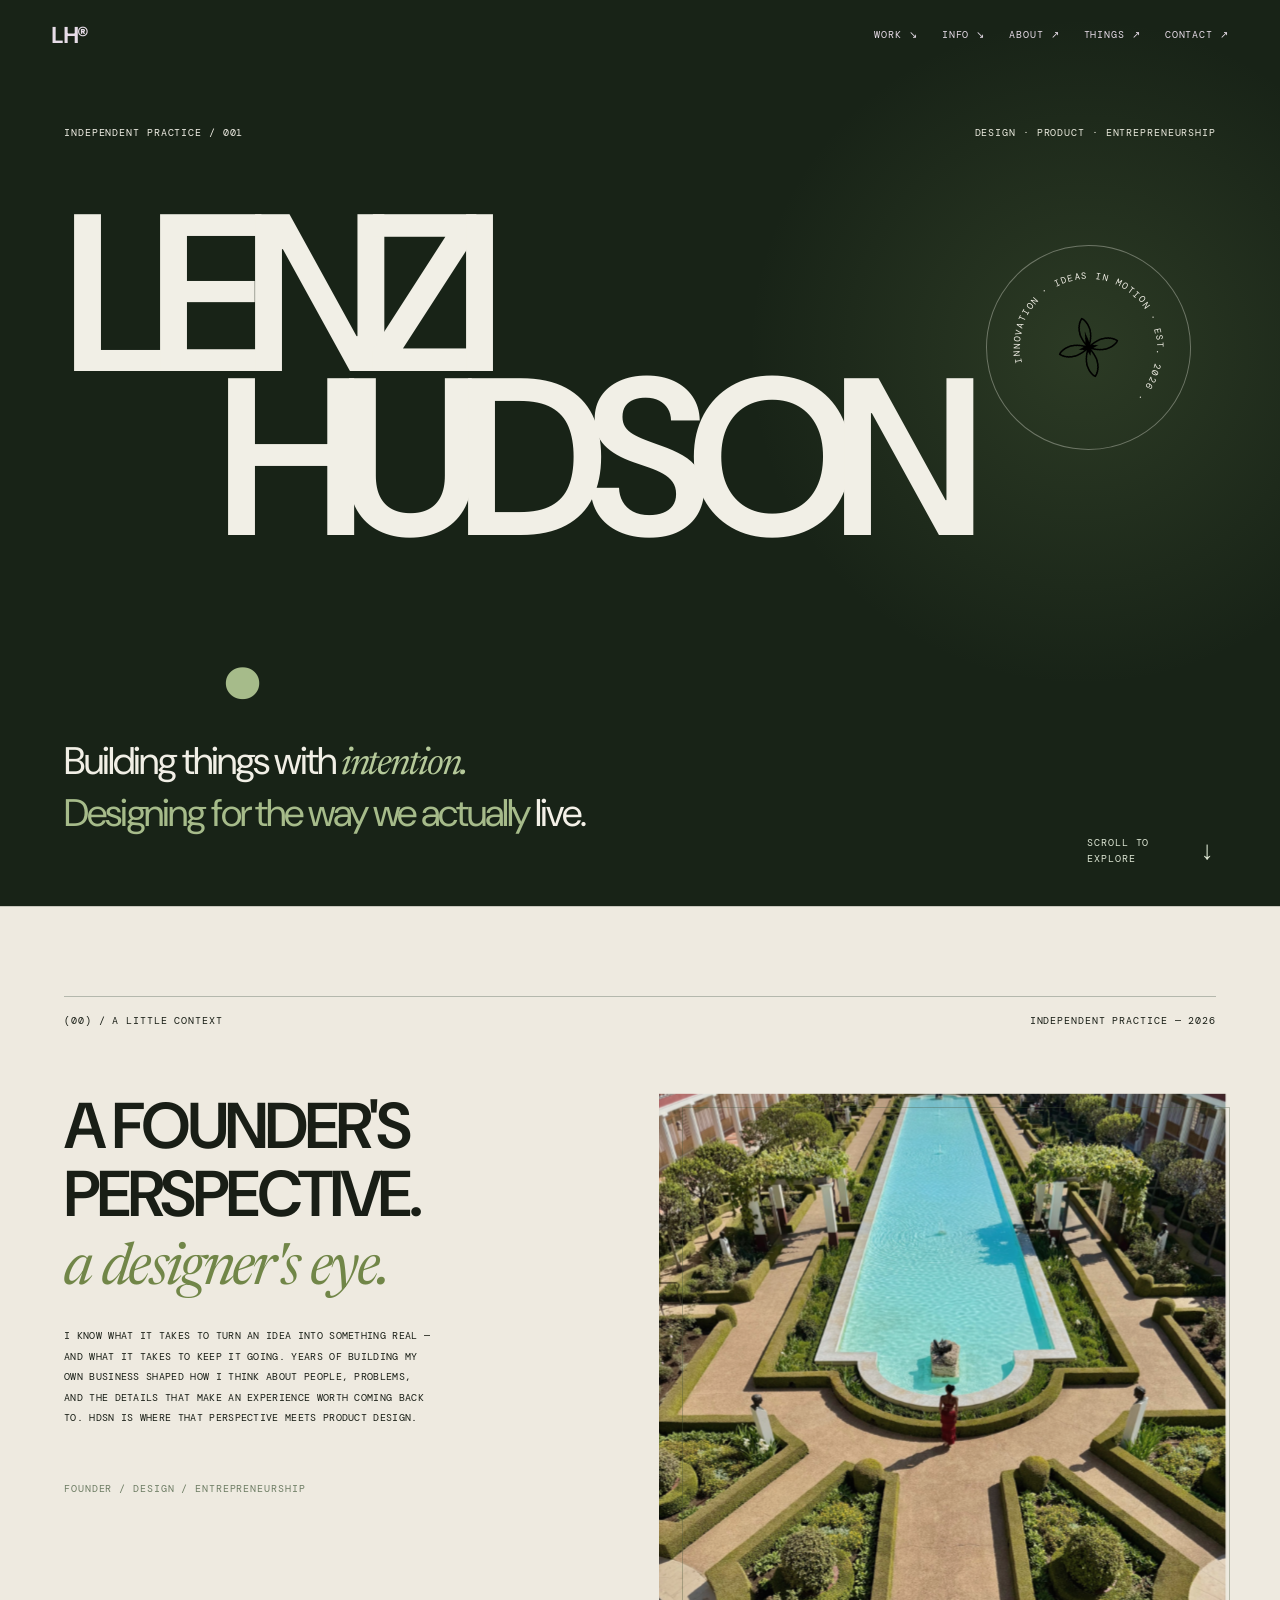
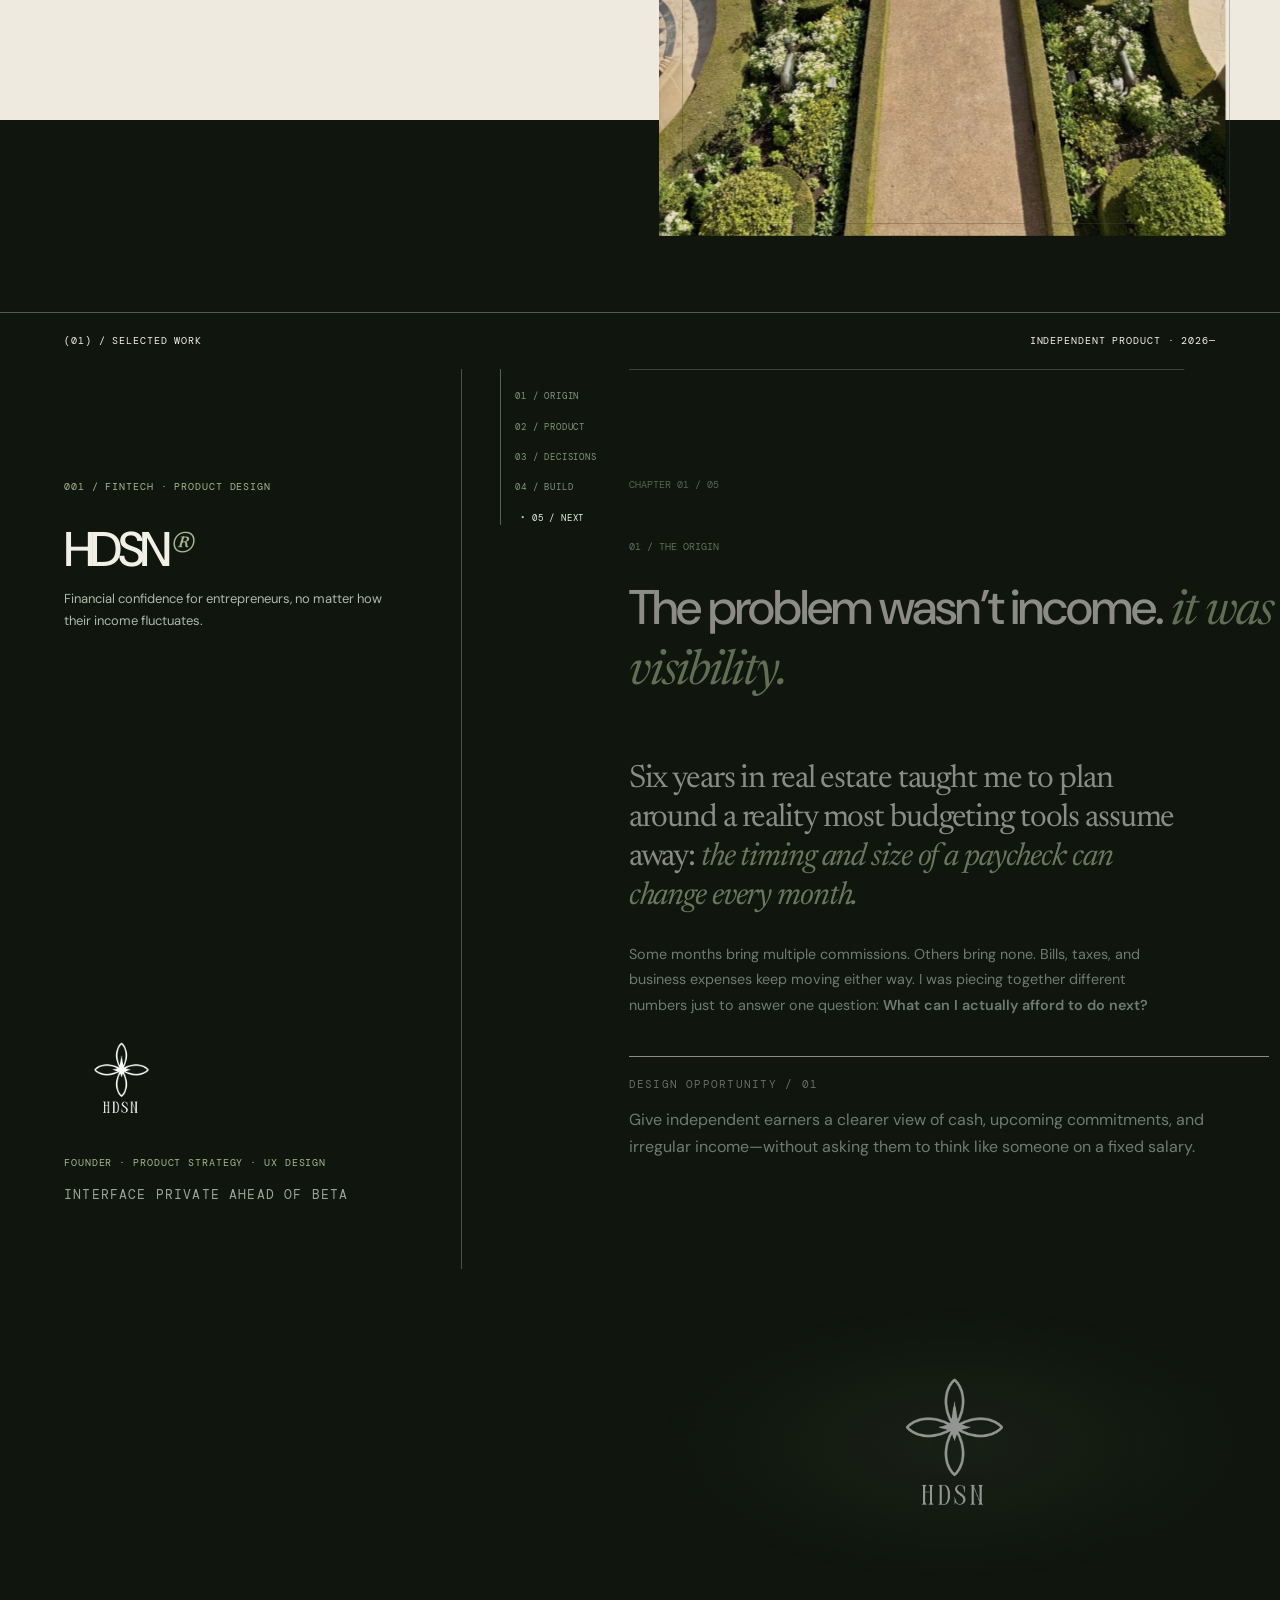
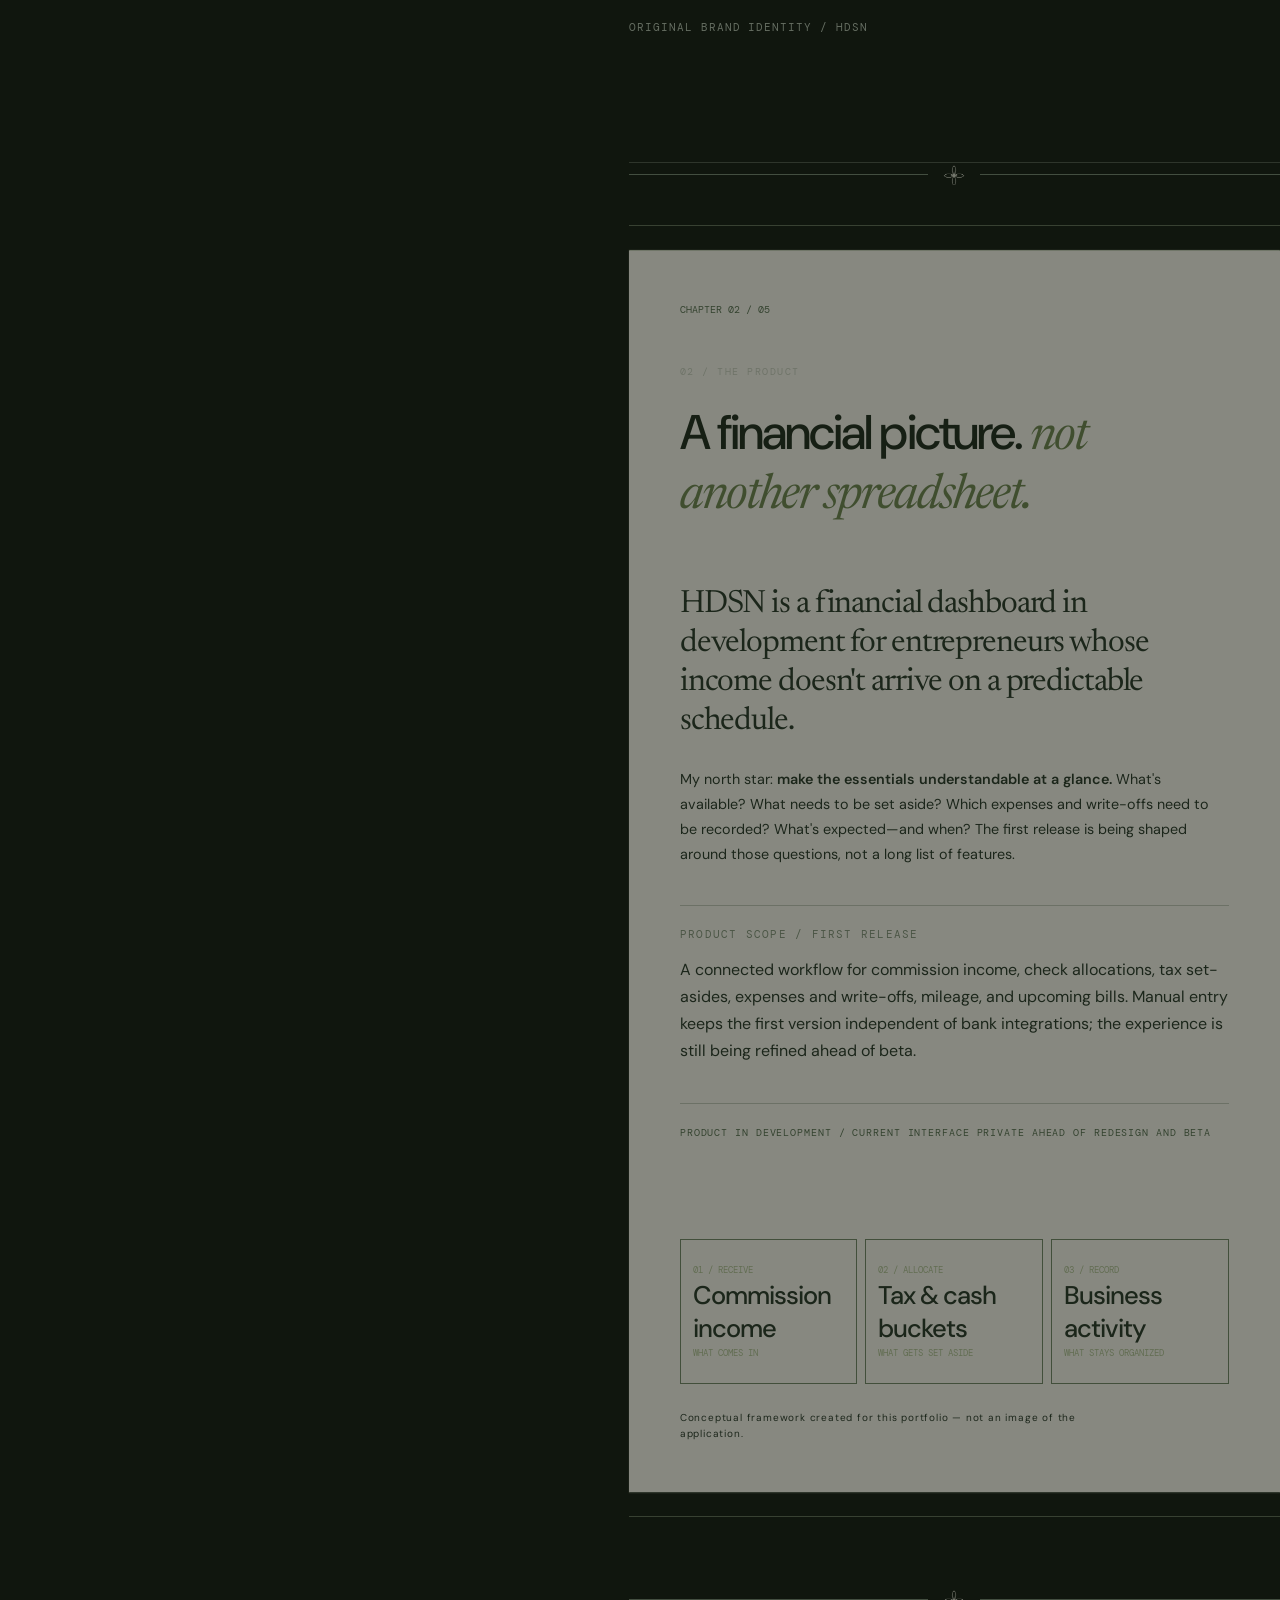
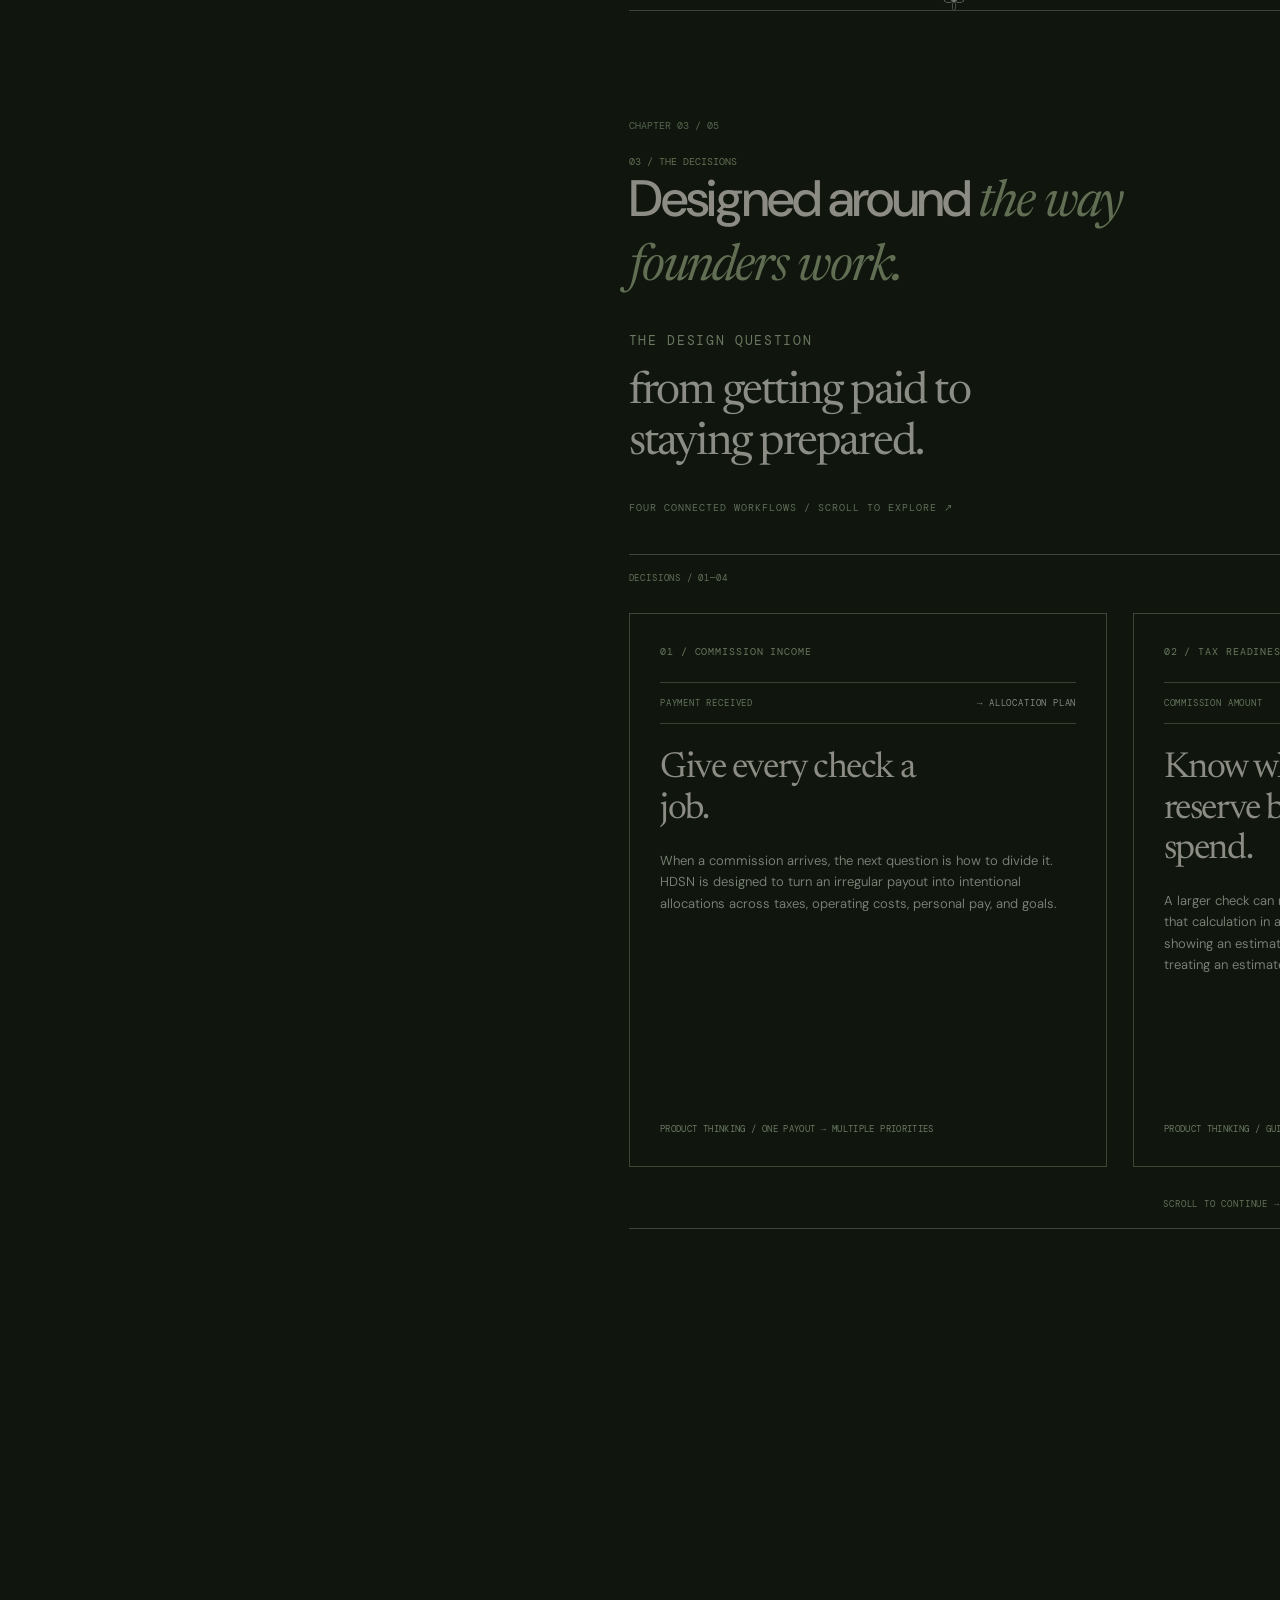
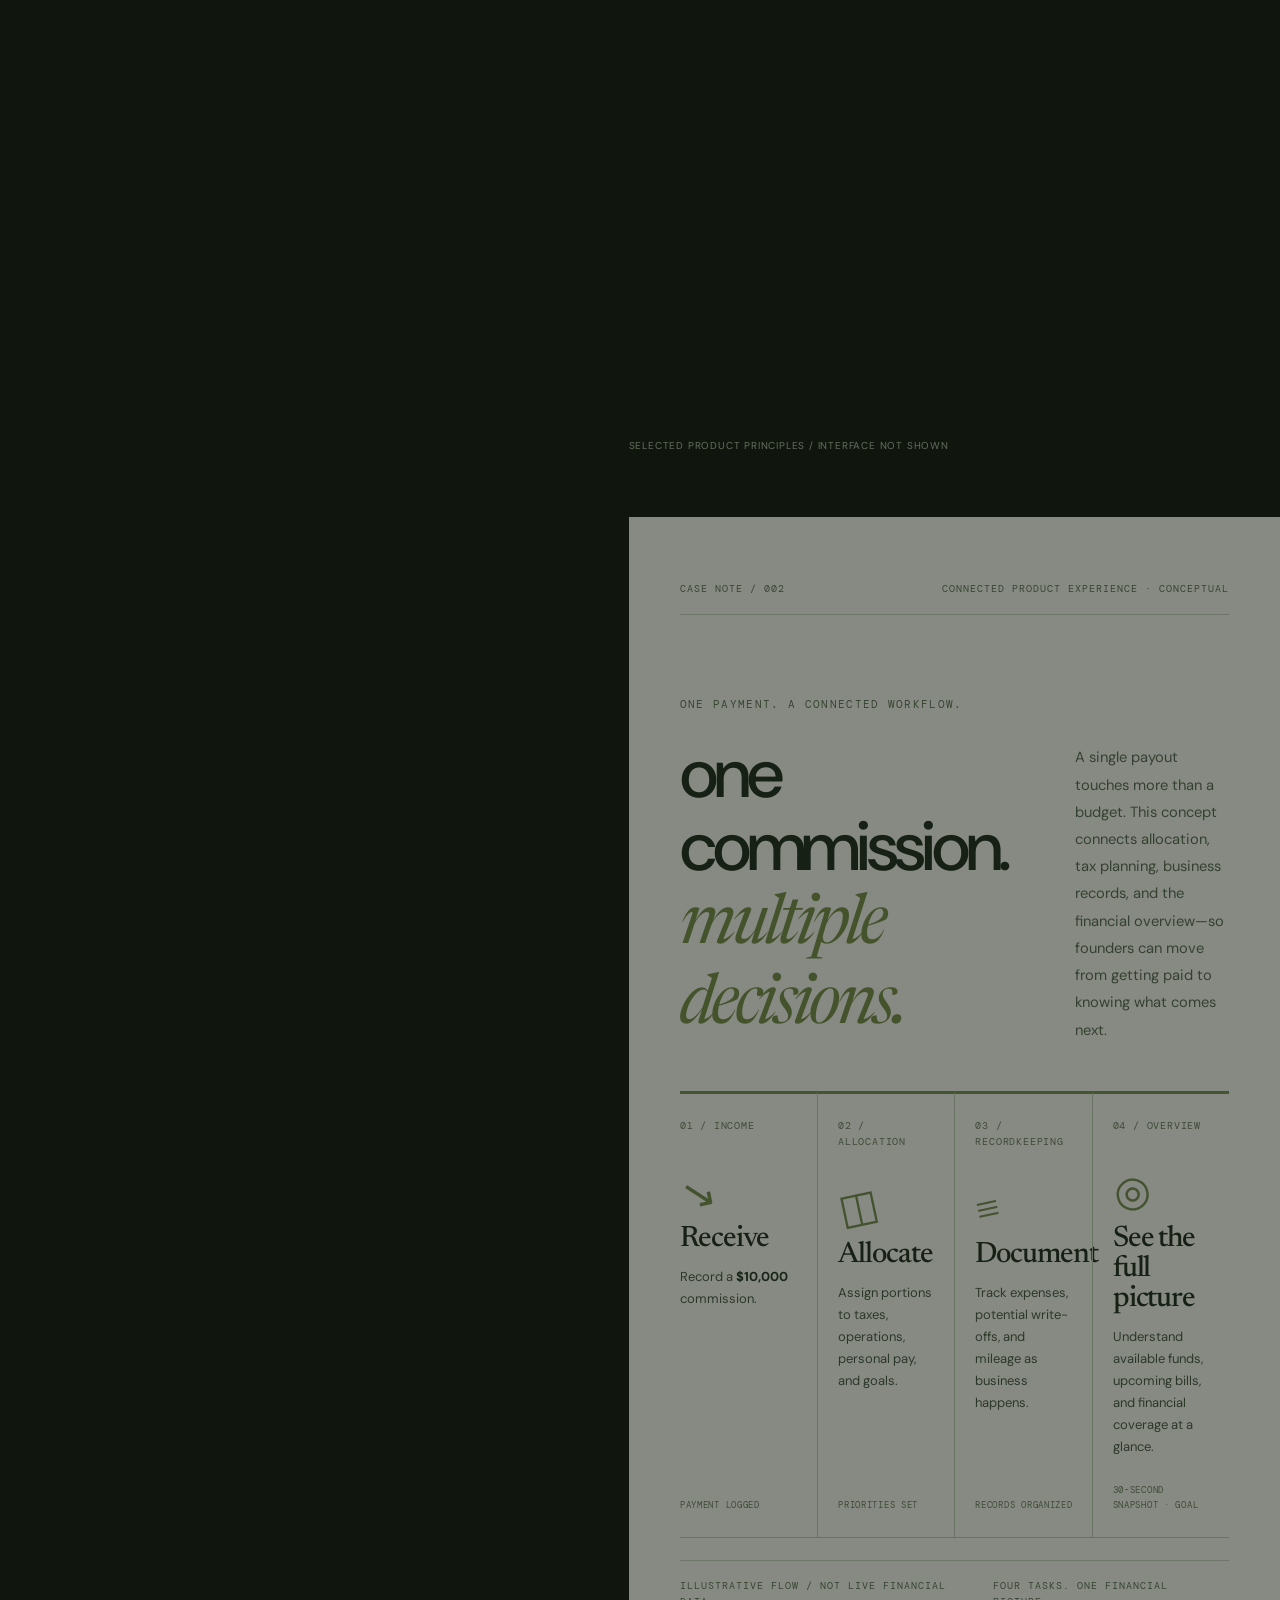
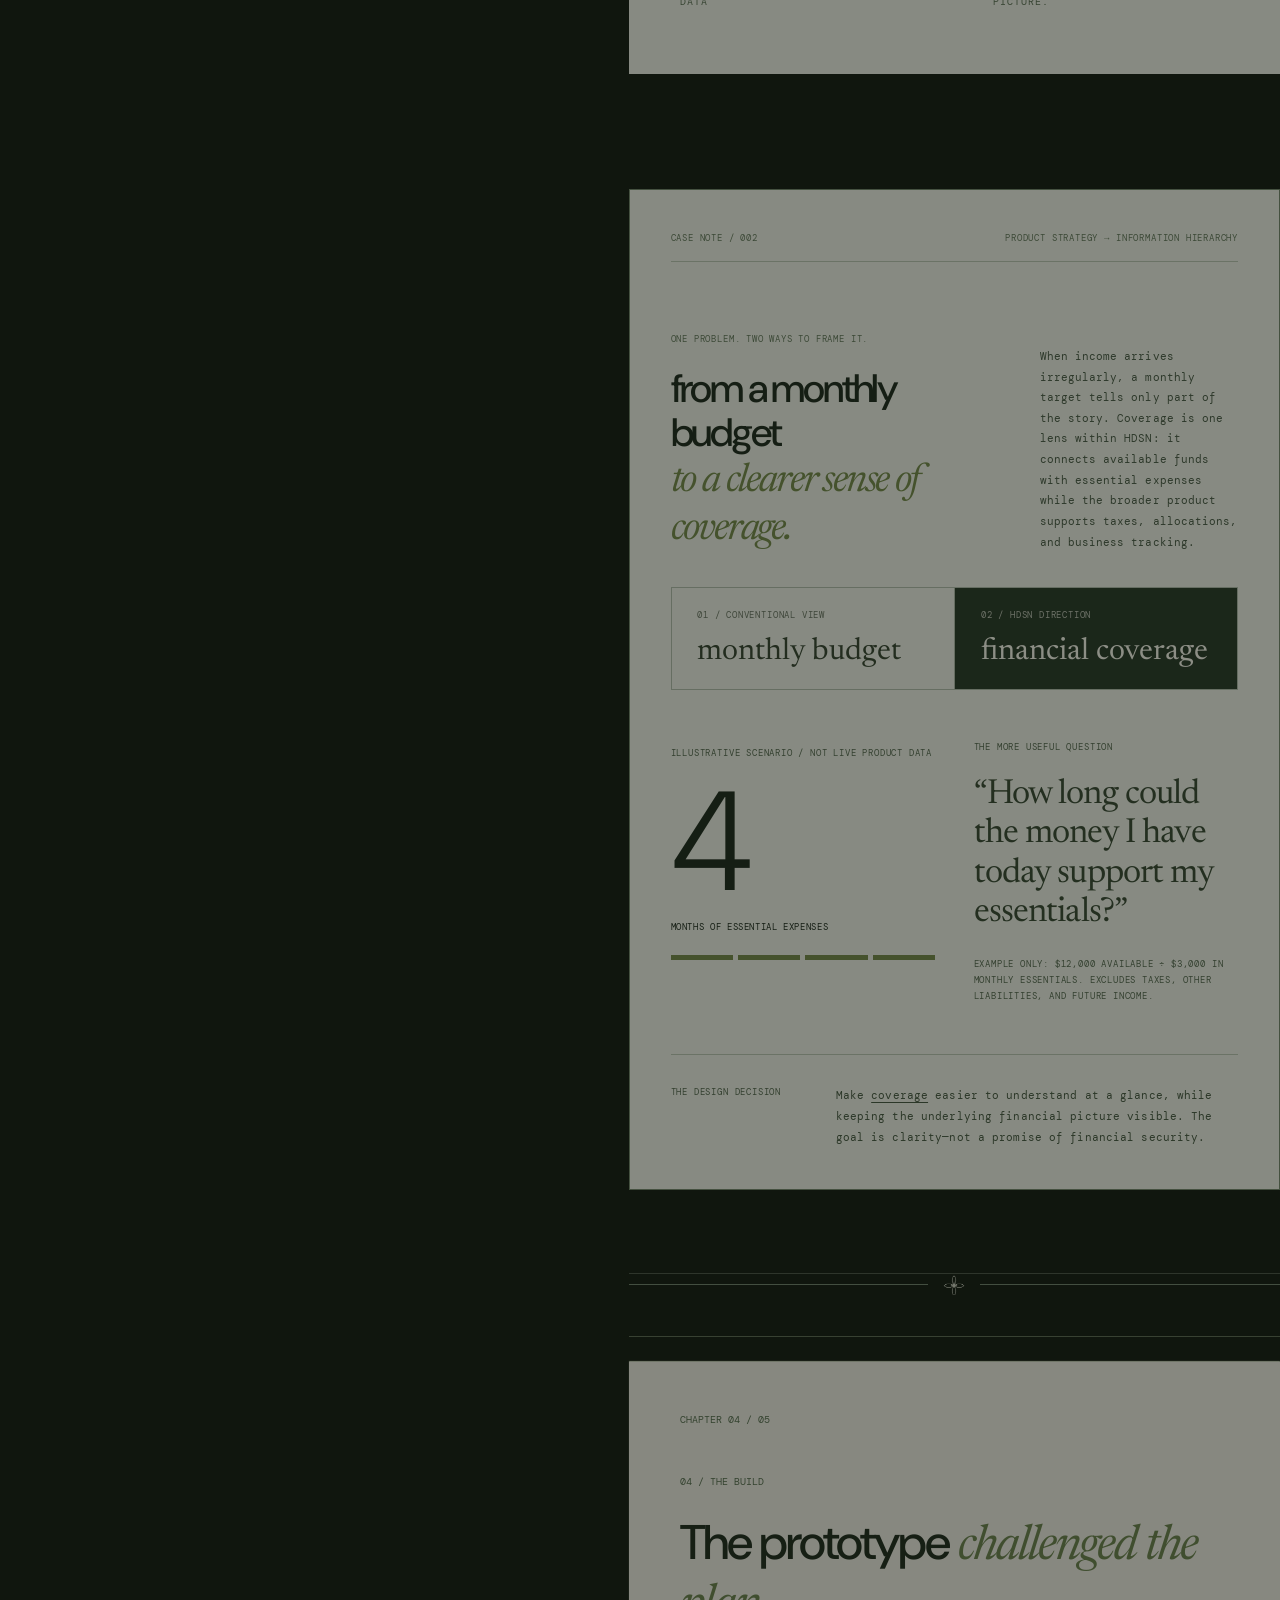
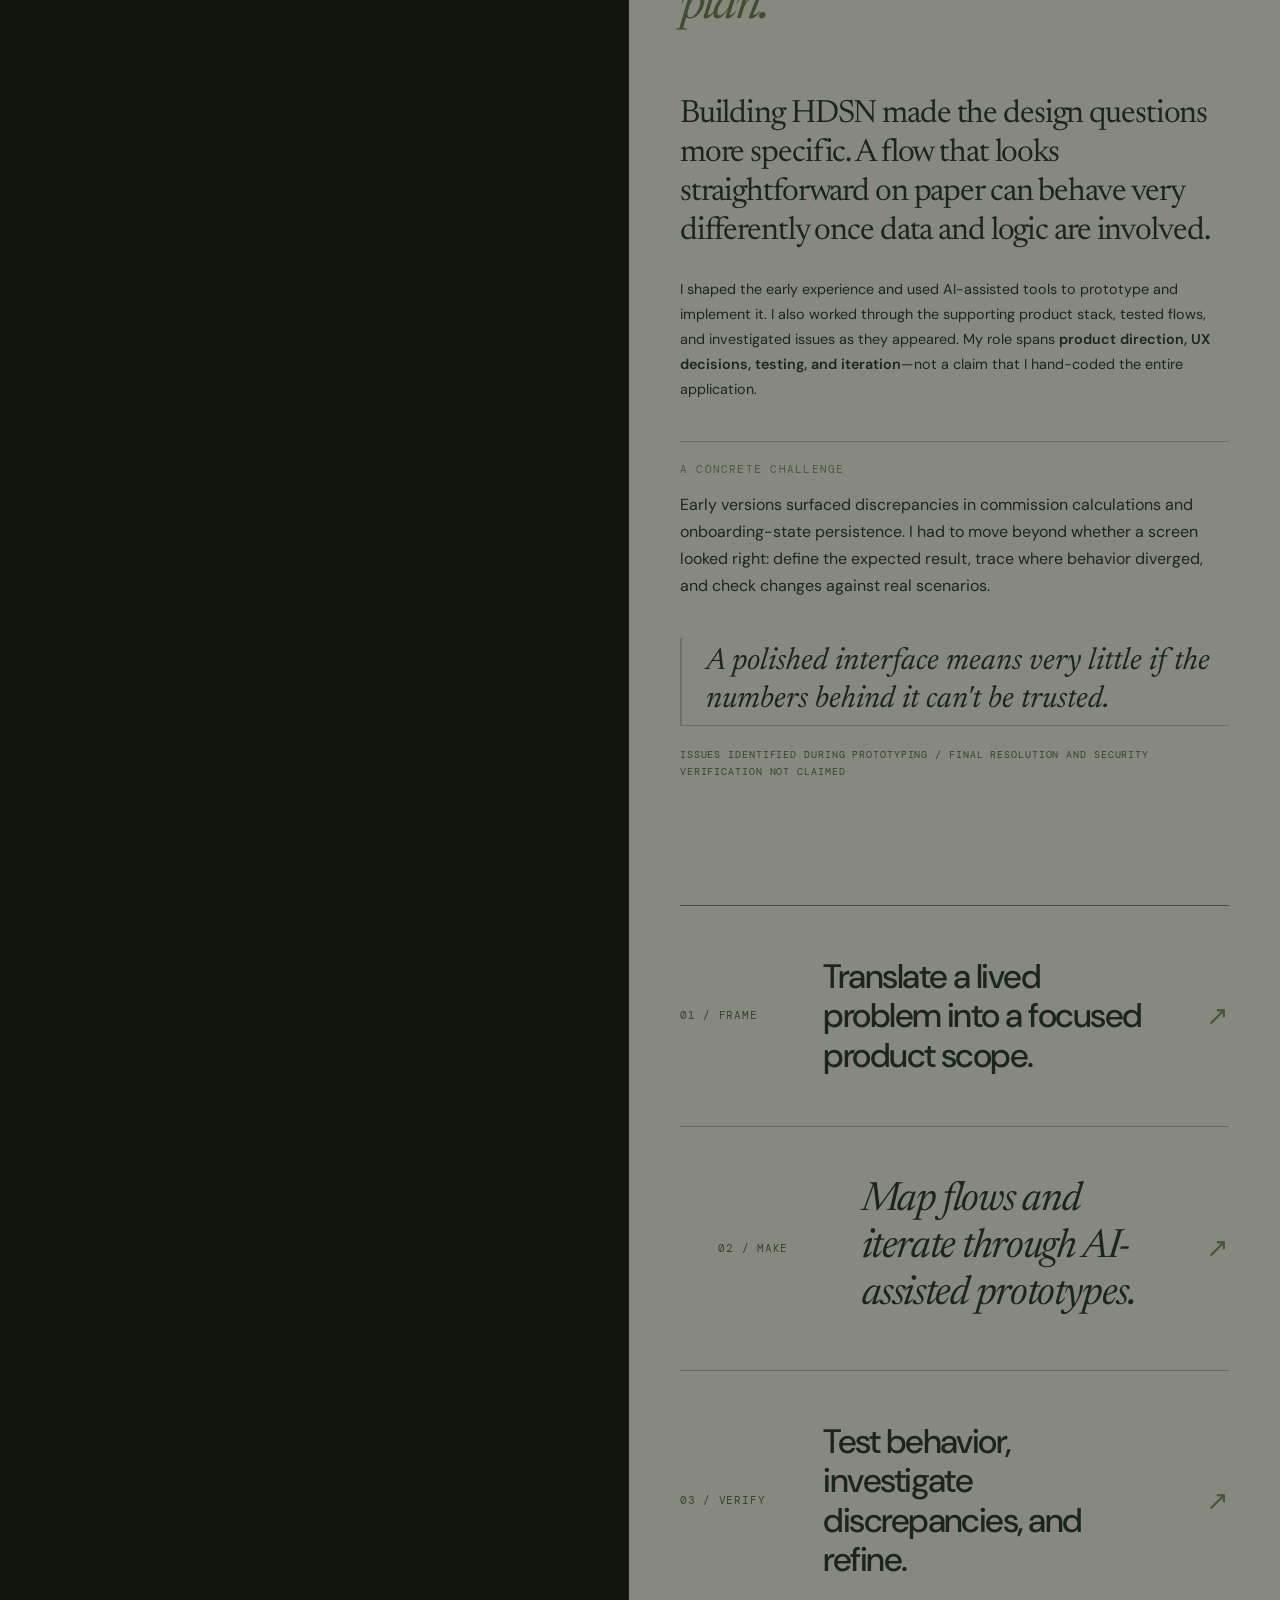
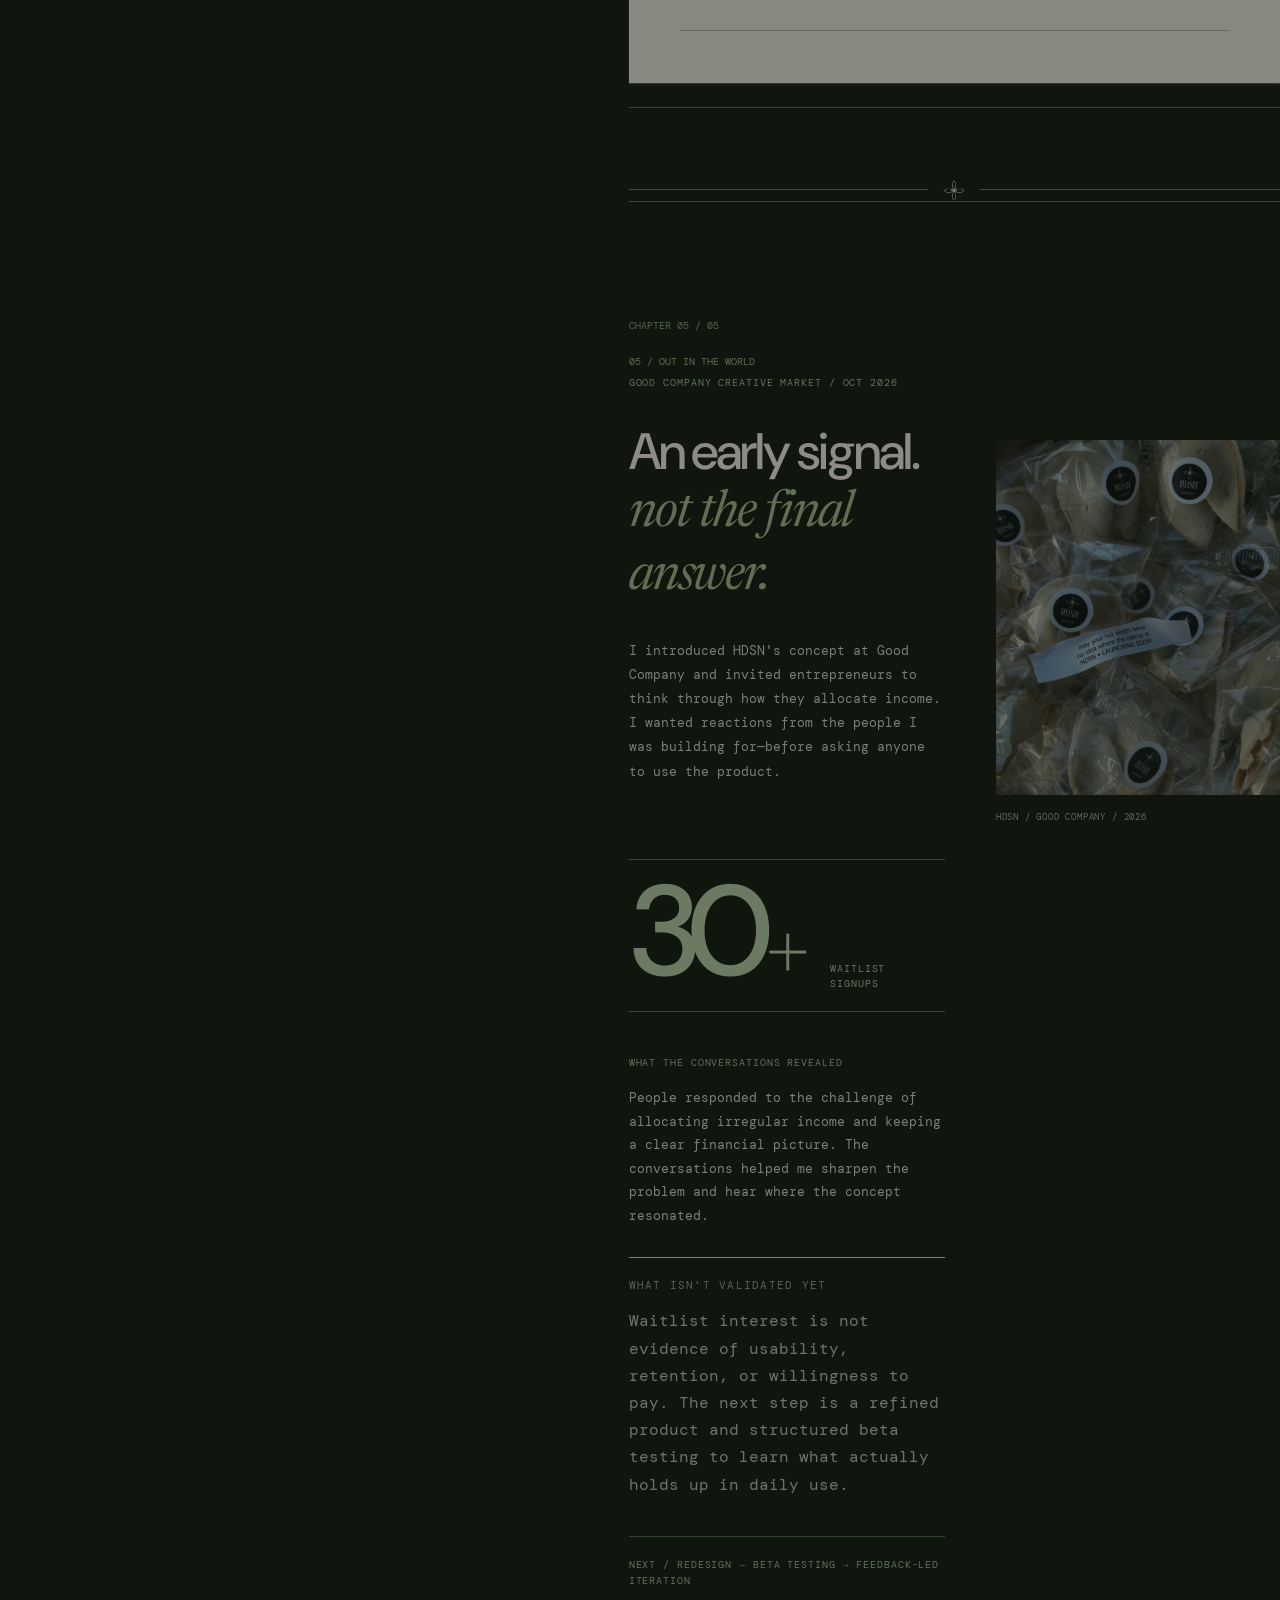
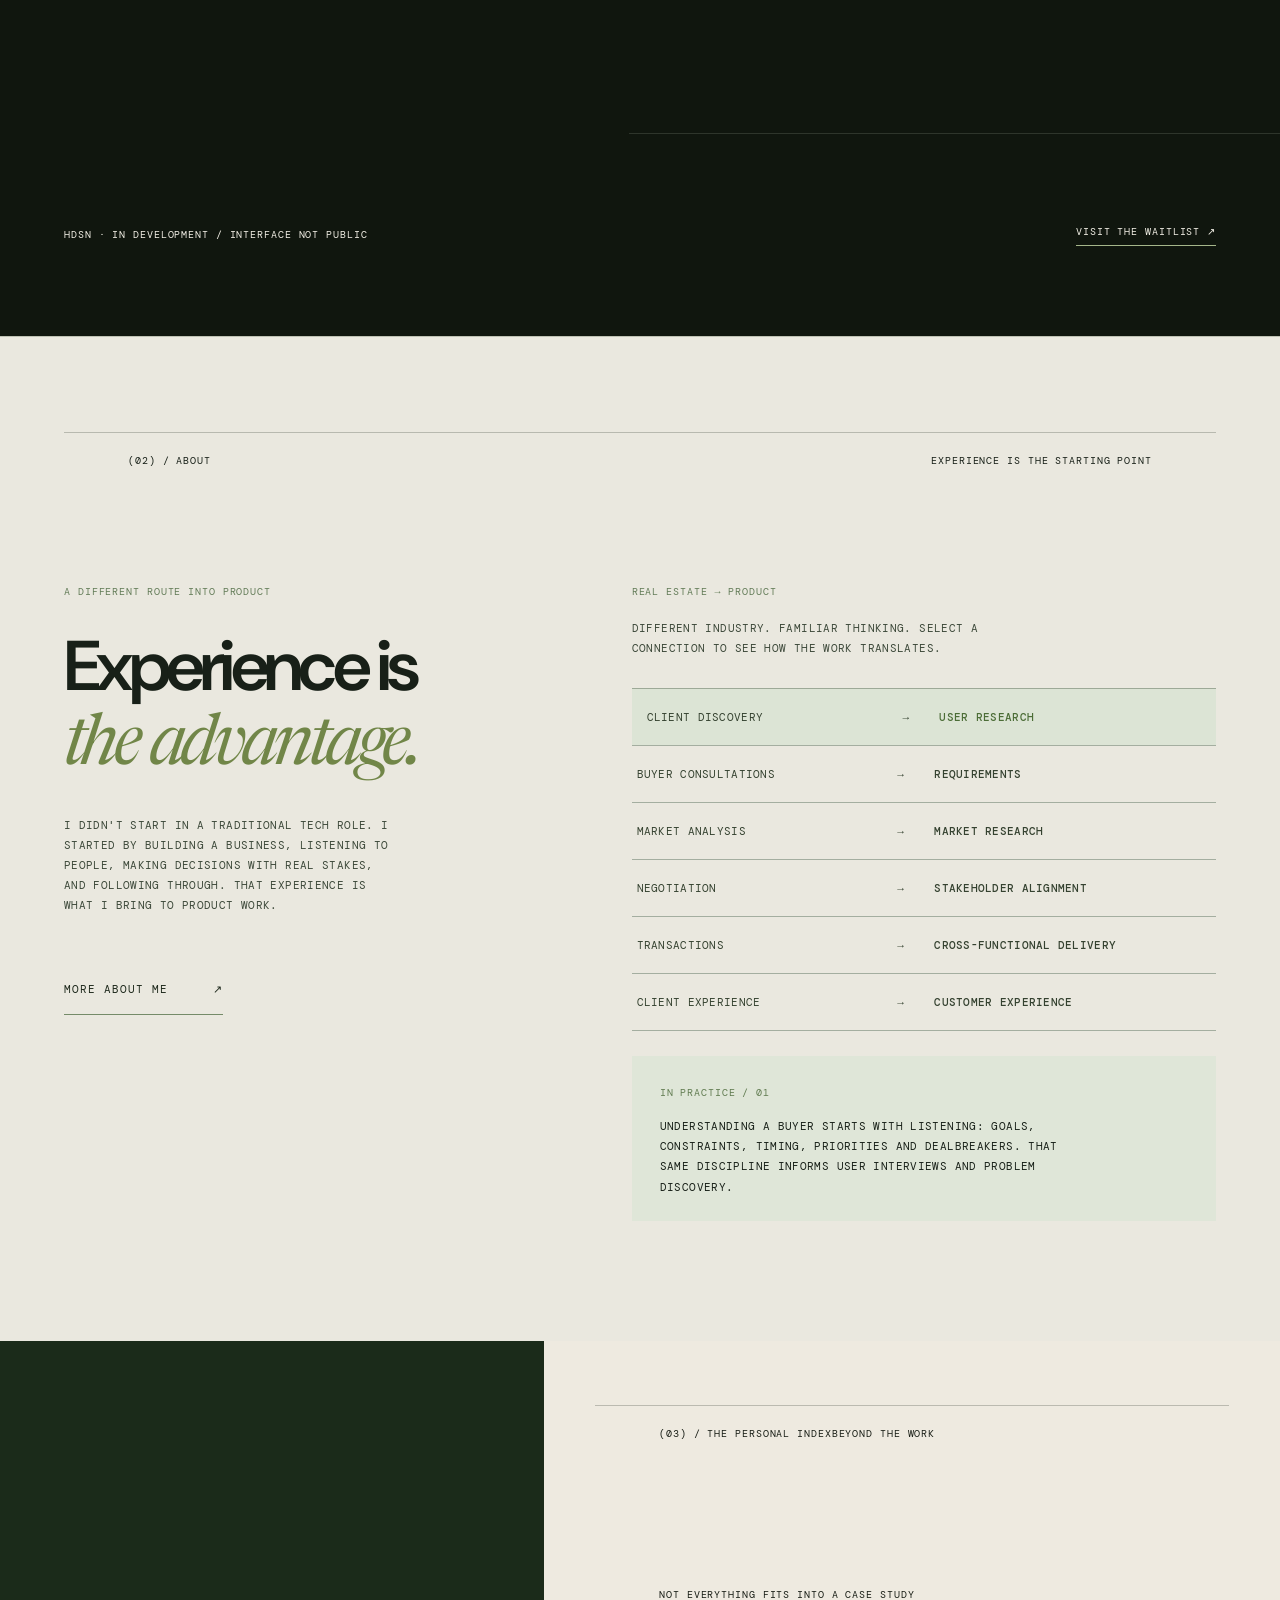
==== index.html @ 519a2700 "Initial portfolio launch" ====
<!DOCTYPE html>

<html lang="en"><head><meta charset="utf-8"/><meta content="width=device-width, initial-scale=1" name="viewport"/><meta content="Lenzi Hudson — founder, product thinker, and multidisciplinary creative. Selected work: HDSN." name="description"/><title>Lenzi Hudson® — Independent Practice</title><link href="https://fonts.googleapis.com" rel="preconnect"/><link crossorigin="" href="https://fonts.gstatic.com" rel="preconnect"/><link href="https://fonts.googleapis.com/css2?family=DM+Mono:wght@400;500&amp;family=DM+Sans:wght@400;500;600;700&amp;family=Newsreader:opsz,wght,ital@6..72,400,0;6..72,400,1;6..72,500,0&amp;display=swap" rel="stylesheet"/><style>
:root{--bg:#eeeae0;--fg:#191e16;--green:#718648;--dark:#10160e;--line:rgba(27,34,22,.24);--muted:#666d60;--sans:'DM Sans',Arial,sans-serif;--serif:'Newsreader',Georgia,serif;--mono:'DM Mono',monospace}*{box-sizing:border-box}html{scroll-behavior:smooth}body{margin:0;background:var(--bg);color:var(--fg);font-family:var(--sans);overflow-x:hidden}a{color:inherit;text-decoration:none}button{font:inherit}::selection{background:var(--green);color:white}.mono{font-family:var(--mono);text-transform:uppercase;letter-spacing:.09em;font-size:10px;line-height:1.6}.top{position:fixed;top:0;left:0;right:0;z-index:80;padding:20px clamp(20px,4vw,70px);display:flex;align-items:center;justify-content:space-between;mix-blend-mode:difference;color:#fff}.brand{font-weight:700;letter-spacing:-.07em;font-size:23px}.top nav{display:flex;gap:24px}.top a:hover{opacity:.55}.progress{position:fixed;top:0;left:0;height:3px;width:0;background:var(--green);z-index:110}.hero{min-height:100svh;display:flex;flex-direction:column;justify-content:space-between;padding:125px clamp(20px,5vw,80px) 34px;position:relative;overflow:hidden}.hero:before{content:'';position:absolute;right:-12vw;top:0;width:55vw;height:55vw;border-radius:50%;background:radial-gradient(circle,rgba(113,134,72,.2),transparent 67%);pointer-events:none}.eyebrow{display:flex;justify-content:space-between;gap:20px}.hero-title{font-size:clamp(88px,17.5vw,310px);font-weight:600;line-height:.73;letter-spacing:-.105em;margin:8vh 0 0;position:relative;z-index:2}.hero-title span{display:block}.hero-title span:nth-child(2){margin-left:12vw}.hero-under{display:flex;justify-content:space-between;align-items:end;gap:20px}.hero-under .statement{font-size:clamp(20px,3vw,43px);letter-spacing:-.055em;max-width:500px;line-height:1.03}.hero-under .statement em{font-family:var(--serif);font-weight:400;color:var(--green)}.roundel{position:absolute;right:7%;top:27%;width:clamp(110px,16vw,230px);aspect-ratio:1;border:1px solid var(--line);border-radius:50%;display:grid;place-items:center;transform:rotate(-13deg)}.roundel .orbit{position:absolute;inset:10px;animation:spin 19s linear infinite}.roundel .orbit text{font-size:10px;letter-spacing:2px;fill:var(--fg);font-family:var(--mono)}.roundel img{width:39%;height:39%;object-fit:contain;filter:invert(1);mix-blend-mode:multiply}@keyframes spin{to{transform:rotate(360deg)}}.scroll{display:flex;align-items:center;gap:14px}.scroll:after{content:'↓';font-size:26px}.rule{border:0;border-top:1px solid var(--line);margin:0}.intro{padding:110px clamp(20px,5vw,80px) 120px;display:grid;grid-template-columns:1fr 2fr;gap:8vw}.intro h2{font-family:var(--serif);font-weight:400;font-size:clamp(40px,6vw,95px);line-height:1.01;letter-spacing:-.045em;margin:0}.intro h2 em{color:var(--green)}.intro p{font-size:clamp(17px,2vw,25px);line-height:1.5;max-width:690px}.section-label{display:flex;justify-content:space-between;align-items:center;padding:20px clamp(20px,5vw,80px);border-top:1px solid var(--line)}.case{background:var(--dark);color:#f2efe5}.case .section-label{border-color:#515b4b}.case-grid{display:grid;grid-template-columns:43% 57%;min-height:100vh}.case-sticky{position:sticky;top:0;height:100svh;padding:110px 5vw 50px;display:flex;flex-direction:column;justify-content:space-between;border-right:1px solid #4a5346}.case-sticky h2{font-size:clamp(64px,8vw,140px);font-weight:500;letter-spacing:-.095em;line-height:.82;margin:0}.case-sticky h2 em{font-family:var(--serif);font-weight:400;color:#a5b68a}.case-sticky .sub{max-width:330px;color:#aeb8a8;line-height:1.6}.case-sticky img{max-width:125px;max-height:135px;object-fit:contain;object-position:left}.chapter{min-height:87svh;padding:clamp(70px,9vw,145px) clamp(24px,6vw,95px);border-bottom:1px solid #485144;display:flex;flex-direction:column;justify-content:center;gap:26px}.chapter h3{font-size:clamp(38px,5vw,83px);line-height:.99;letter-spacing:-.065em;font-weight:500;margin:0}.chapter h3 em{font-family:var(--serif);font-weight:400;color:#a5b68a}.chapter p{max-width:550px;font-size:clamp(16px,1.5vw,20px);line-height:1.55;color:#c7cec3;margin:0}.chapter .tag{color:#a5b68a}.brand-art{display:grid;place-items:center;background:#060906;padding:50px 20px;min-height:350px;border:1px solid #3e473b}.brand-art img{width:min(58%,250px);height:auto}.caption{color:#aab4a5;font-size:11px;line-height:1.6}.diagram{display:grid;grid-template-columns:repeat(3,minmax(0,1fr));gap:8px;margin-top:10px}.diagram div{border:1px solid #6c8061;padding:24px 12px;min-height:145px;display:flex;flex-direction:column;justify-content:space-between}.diagram strong{font-size:clamp(16px,2vw,26px);font-weight:500;letter-spacing:-.04em}.diagram small{font-family:var(--mono);font-size:9px;color:#a5b68a;text-transform:uppercase}.diagram-note{font-size:12px!important}.process{display:flex;flex-direction:column;border-top:1px solid #65705e}.process div{display:grid;grid-template-columns:40px 1fr;gap:10px;padding:18px 0;border-bottom:1px solid #65705e;font-size:16px}.process span{color:#a5b68a}.photo{width:100%;height:auto;display:block;aspect-ratio:4/3;object-fit:cover}.photo-credit{font-family:var(--mono);font-size:10px;color:#aab4a5}.case-end{padding:90px 5vw;display:flex;align-items:center;justify-content:space-between;gap:20px}.case-end a{border-bottom:1px solid #a5b68a;padding-bottom:5px}.divider-mark{display:flex;align-items:center;justify-content:center;gap:24px;padding:85px 5vw}.divider-mark:before,.divider-mark:after{content:'';height:1px;background:var(--line);flex:1}.divider-mark img{width:53px;height:53px;object-fit:contain;filter:invert(1);mix-blend-mode:multiply}.film{height:85svh;min-height:520px;position:relative;background:#1d321b;color:white;display:flex;align-items:end;padding:clamp(20px,5vw,80px);overflow:hidden}.film video{position:absolute;inset:0;width:100%;height:100%;object-fit:cover;opacity:.8}.film:after{content:'';position:absolute;inset:0;background:linear-gradient(transparent 20%,rgba(0,0,0,.65))}.film-content{position:relative;z-index:1;width:100%;display:flex;justify-content:space-between;align-items:end;gap:30px}.film h2{font-size:clamp(54px,9vw,155px);line-height:.83;letter-spacing:-.09em;font-weight:500;margin:0}.film h2 em{font-family:var(--serif);font-weight:400}.film p{max-width:240px}.outside{padding-bottom:120px}.outside-head{padding:90px 5vw 55px}.outside-head h2{font-size:clamp(60px,10vw,165px);letter-spacing:-.09em;line-height:.85;font-weight:500;margin:20px 0}.outside-head h2 em{font-family:var(--serif);font-weight:400;color:var(--green)}.archive-row{display:grid;grid-template-columns:80px 1fr 1fr 40px;gap:24px;align-items:center;padding:34px 5vw;border-top:1px solid var(--line)}.archive-row:last-child{border-bottom:1px solid var(--line)}.archive-row h3{font-size:clamp(26px,4.5vw,67px);letter-spacing:-.065em;font-weight:500;margin:0}.archive-row p{color:var(--muted);font-size:13px}.archive-row .arrow{font-size:30px;text-align:right}.about{background:#dce4cf;padding:100px 5vw 120px}.about-grid{display:grid;grid-template-columns:1fr 1.4fr;gap:8vw}.about h2{font-size:clamp(60px,9vw,140px);line-height:.9;letter-spacing:-.08em;font-weight:500;margin:25px 0}.about h2 em{font-family:var(--serif);font-weight:400}.about p{font-size:clamp(17px,2vw,25px);line-height:1.45}.timeline{margin-top:55px}.timeline div{border-top:1px solid #a3b29b;padding:22px 0;display:grid;grid-template-columns:120px 1fr;gap:25px}.contact{background:var(--dark);color:#eeeae0;padding:100px 5vw 40px}.contact h2{font-size:clamp(75px,14vw,230px);letter-spacing:-.1em;line-height:.8;font-weight:500;margin:70px 0}.contact h2 em{font-family:var(--serif);font-weight:400;color:#a5b68a}.contact p{max-width:500px}.contact .foot{margin-top:120px;border-top:1px solid #4c5748;padding-top:25px;display:flex;justify-content:space-between;gap:20px}.reveal{opacity:0;transform:translateY(35px);transition:opacity .75s ease,transform .75s ease}.reveal.in{opacity:1;transform:none}.cursor{position:fixed;left:0;top:0;width:27px;height:27px;pointer-events:none;z-index:150;transform:translate(-50%,-50%);mix-blend-mode:difference;opacity:0}.cursor img{width:100%;height:100%;object-fit:contain;filter:grayscale(1) brightness(0) invert(1)}@media(pointer:fine){body,body a,body button{cursor:none}}@media(pointer:coarse){.cursor{display:none}}@media(max-width:850px){.top nav{gap:12px}.top nav a{font-size:9px}.hero-title{font-size:19vw}.hero-title span:nth-child(2){margin-left:4vw}.roundel{top:24%;right:8%;width:110px}.intro{grid-template-columns:1fr;padding-top:80px}.case-grid{display:block}.case-sticky{height:auto;position:relative;border-right:0;border-bottom:1px solid #485144;gap:30px;padding:80px 6vw 50px}.case-sticky h2{font-size:clamp(75px,15vw,125px)}.chapter{min-height:auto;padding:90px 6vw}.film{height:70svh}.film-content{display:block}.archive-row{grid-template-columns:40px 1fr 24px;gap:12px}.archive-row p{grid-column:2;grid-row:2}.archive-row .arrow{grid-column:3;grid-row:1}.about-grid{grid-template-columns:1fr}.hero-under .statement{font-size:24px}}@media(max-width:520px){.hero{padding-top:105px}.eyebrow span:last-child{display:none}.hero-title{font-size:19.5vw}.hero-under{align-items:end}.hero-under .statement{font-size:20px}.roundel{top:24%;right:10%;width:95px}.diagram{grid-template-columns:1fr}.diagram div{min-height:100px}.film h2{font-size:17vw}.archive-row h3{font-size:35px}.top nav a:nth-child(2){display:none}}@media(prefers-reduced-motion:reduce){html{scroll-behavior:auto}.reveal{opacity:1;transform:none;transition:none}.roundel .orbit{animation:none}}

:root{--bg:#eeeae0;--fg:#191e16;--green:#718648;--dark:#10160e}
.hero{background:#182317;color:#f1efe6}
.hero:before{background:radial-gradient(circle,rgba(124,153,91,.20),transparent 67%)}
.hero .roundel{border-color:rgba(241,239,230,.35)}
.hero .roundel .orbit text{fill:#f1efe6}
.hero .roundel img{filter:none;mix-blend-mode:normal}
.hero .hero-title span:nth-child(2) span{color:#a6bb8a!important}
.hero .statement em{color:#b5c99a}
.hero .scroll{color:#dbe4d2}
.brand-art-refined{background:radial-gradient(ellipse at center,rgba(147,169,118,.13),transparent 66%);border:0;min-height:300px;padding:38px}
.brand-art-refined img{width:min(56%,205px);filter:none}
.case-sticky img{max-width:115px}
.event-photo{margin:14px 0 0 0;max-width:510px;align-self:center;width:87%;position:relative}
.event-photo:before{content:'';position:absolute;inset:-13px 13px 13px -13px;border:1px solid #65705e;pointer-events:none}
.event-photo .photo{aspect-ratio:4/5;object-fit:cover;object-position:50% 54%;max-height:480px}
.event-photo figcaption{font-size:9px;color:#aab4a5;margin-top:12px}
.photo-credit{display:none}
.film{height:70svh;min-height:420px;max-height:780px;padding:0;background:#142216;align-items:center}
.film video{opacity:.9;filter:saturate(.8) contrast(1.04)}
.film:after{background:linear-gradient(90deg,rgba(10,21,12,.50),rgba(10,21,12,.05) 70%)}
.film-content{padding:0 clamp(24px,6vw,100px);align-items:end}
.film h2{font-family:var(--sans);font-size:clamp(56px,8.5vw,142px);max-width:950px;line-height:.88}
.film h2 em{display:block;font-size:.72em}
.film p{font-size:10px;white-space:nowrap}
.divider-mark-refined{padding:55px 5vw;gap:26px}
.divider-mark-refined img{width:36px;height:36px;filter:invert(1);mix-blend-mode:multiply}
.case+.divider-mark{background:#eeeae0}
.outside{background:#eeeae0}
.outside-head h2{font-size:clamp(65px,10vw,150px)}
.archive-row{transition:background .4s,padding .4s}
.archive-row:hover{background:#e4e8da;padding-left:6vw}
.archive-row h3{font-family:var(--serif);font-weight:400;letter-spacing:-.045em}
.archive-row p{max-width:280px}
.timeline>div{transition:transform .65s,opacity .65s}
@media(max-width:850px){.film-content{align-items:start;flex-direction:column}.film p{margin-top:20px}.event-photo{width:92%}}
@media(prefers-reduced-motion:reduce){.archive-row,.timeline>div{transition:none}}

/* V4 / editorial flow, intentionally leaving approved homepage unchanged */
html{scroll-behavior:smooth}
.case-grid{grid-template-columns:minmax(0, .78fr) 90px minmax(0, 1.1fr);gap:clamp(20px,3vw,60px)}
.case-rail{position:sticky;top:24vh;align-self:start;display:flex;flex-direction:column;gap:16px;padding-top:20px;border-left:1px solid #54664c;padding-left:14px;z-index:2}
.case-rail a{color:#82957c;text-decoration:none;font-size:9px;letter-spacing:.09em;white-space:nowrap;transition:color .35s,transform .35s}
.case-rail a:hover,.case-rail a.active{color:#e7f0dd;transform:translateX(5px)}
.case-rail a.active:before{content:'• ';color:#b9d68c}
.case-chapters{min-width:0}
.case-chapters .chapter{scroll-margin-top:12vh;min-height:88vh;padding:12vh 0 14vh;position:relative}
.chapter-index{display:block;color:#8ea783;font-size:10px;letter-spacing:.14em;margin-bottom:20px}
.case-chapters .chapter h3{font-size:clamp(38px,4.3vw,76px);line-height:1.06;letter-spacing:-.055em}
.case-chapters .chapter>p{max-width:57ch}
.chapter-rule{display:flex;align-items:center;gap:15px;opacity:.45}
.chapter-rule:before,.chapter-rule:after{content:'';height:1px;background:#84937e;flex:1}
.chapter-rule img{width:22px;height:22px;object-fit:contain;filter:none}
.event-photo-v4{max-width:375px;width:74%;margin:40px 4% 24px auto;transform:rotate(1.3deg)}
.event-photo-v4 .photo{max-height:420px;aspect-ratio:3/4}
.event-photo-v4:before{inset:-10px 10px 10px -10px}
.film{height:82svh;min-height:500px;overflow:hidden}
.film video{transform:scale(1.14);transition:transform 1.3s ease-out}
.film.in-view video{transform:scale(1.01)}
.film-content{position:relative;z-index:2;justify-content:space-between;width:100%;align-items:flex-end}
.film h2{font-size:clamp(46px,8.5vw,128px);letter-spacing:-.06em;max-width:80%}
.film p{padding-bottom:12px}
.outside{padding-top:110px}
.archive-details{display:block;padding:0;border-top:1px solid #aab3a5}
.archive-details:last-of-type{border-bottom:1px solid #aab3a5}
.archive-details summary{list-style:none;display:grid;grid-template-columns:70px minmax(0,1fr) minmax(140px,.45fr) 30px;gap:20px;align-items:center;padding:29px 5vw;cursor:pointer}
.archive-details summary::-webkit-details-marker{display:none}
.archive-details summary:focus-visible{outline:2px solid #718648;outline-offset:-2px}
.archive-details summary h3{font-size:clamp(36px,5vw,74px);margin:0;line-height:1.05}
.archive-details summary p{margin:0;font-size:13px}
.archive-details summary .arrow{font-size:25px;transition:transform .3s}
.archive-details[open] summary .arrow{transform:rotate(45deg)}
.archive-details .archive-inside{padding:5px 7vw 36px 12vw;max-width:760px}
.archive-inside strong{font-family:var(--serif);font-size:clamp(24px,3vw,38px);font-weight:400}
.archive-inside p{margin:12px 0 0;max-width:56ch;line-height:1.6}
.timeline-v4>div{transform:translateX(24px);opacity:.4}
.timeline-v4>div.in{transform:translateX(0);opacity:1}
@media(max-width:1100px){.case-grid{grid-template-columns:minmax(0,.75fr) minmax(0,1.2fr)}.case-rail{display:none}}
@media(max-width:700px){.case-grid{display:block}.case-sticky{position:relative;top:auto;min-height:0;padding-bottom:30px}.case-chapters .chapter{min-height:auto;padding:70px 0}.event-photo-v4{width:82%;margin-right:7%}.archive-details summary{grid-template-columns:32px 1fr 26px;gap:10px}.archive-details summary p{display:none}.archive-details .archive-inside{padding:0 8vw 30px 12vw}.film{height:68svh;min-height:430px}.film h2{font-size:clamp(52px,13vw,90px)}}
@media(prefers-reduced-motion:reduce){html{scroll-behavior:auto}.film video,.timeline-v4>div{transition:none;transform:none;opacity:1}}

/* Revision 5: continuous horizontal editorial decisions and integrated event spread */
#hdsn-chapter-3{min-height:unset;display:block;padding-bottom:7vh}
#hdsn-chapter-3 h3{max-width:800px;font-size:clamp(45px,5.8vw,96px);line-height:1.02}
#hdsn-chapter-3>p:not(.diagram-note){max-width:640px;margin:25px 0 32px}
.decision-stage{position:relative;margin-top:32px;overflow:hidden;border-top:1px solid #607058;border-bottom:1px solid #607058}
.decision-stage-head,.decision-stage-foot{display:flex;align-items:center;justify-content:space-between;padding:16px 0;color:#a9bc97}
.decision-stage-foot{justify-content:flex-end}
.decision-track{display:flex;gap:18px;overflow-x:auto;scroll-snap-type:x mandatory;scrollbar-width:thin;scrollbar-color:#8c9f7e transparent;overscroll-behavior-x:contain;padding:20px 0 28px}
.decision-card{flex:0 0 min(82%,440px);scroll-snap-align:start;min-height:355px;background:#233020;border:1px solid #617158;padding:clamp(25px,3vw,42px);display:flex;flex-direction:column;align-items:start;transition:background .35s}
.decision-card:hover{background:#2b3a27}
.decision-card .mono{color:#b2c69e;font-size:10px}
.decision-card h4{font-family:var(--serif);font-size:clamp(38px,4vw,63px);font-weight:400;letter-spacing:-.045em;line-height:1.02;margin:48px 0 28px;max-width:380px}
.decision-card p{font-size:clamp(14px,1.3vw,17px);line-height:1.55;color:#c4cfc0;margin-top:auto}
#hdsn-chapter-3 .diagram-note{font-size:10px!important;color:#a8b8a1;margin-top:24px}
#hdsn-chapter-5{min-height:unset;padding-top:10vh;padding-bottom:12vh;display:block}
#hdsn-chapter-5 h3{font-size:clamp(48px,5.5vw,88px);max-width:720px;line-height:1.03;margin:28px 0 35px}
.good-company-layout{display:grid;grid-template-columns:minmax(0,1fr) minmax(0,.9fr);gap:clamp(25px,4vw,65px);align-items:center}
.good-company-copy{display:flex;flex-direction:column;gap:35px}
.good-company-copy p{font-size:clamp(17px,1.55vw,21px);max-width:46ch;line-height:1.55}
.good-company-copy p:last-child{font-size:clamp(14px,1.2vw,17px);color:#a9b6a3;border-top:1px solid #5a6b55;padding-top:22px}
.good-company-layout .event-photo-v4{width:100%;max-width:390px;margin:0 0 0 auto;transform:rotate(.5deg)}
.good-company-layout .event-photo-v4 .photo{max-height:390px;aspect-ratio:1/1;object-position:center}
.good-company-layout .event-photo-v4 figcaption{margin-top:17px}
@media(min-width:1101px){#hdsn-chapter-3 .decision-track{margin-right:-1vw}}
@media(max-width:700px){#hdsn-chapter-3,#hdsn-chapter-5{padding:70px 0}#hdsn-chapter-3 h3,#hdsn-chapter-5 h3{font-size:clamp(44px,11vw,72px)}.decision-card{flex-basis:85%;min-height:320px}.decision-card h4{font-size:43px}.good-company-layout{display:flex;flex-direction:column;align-items:stretch}.good-company-layout .event-photo-v4{max-width:340px;width:85%;margin:8px auto 0}.good-company-copy{gap:24px}}

/* REVISION 6: refined editorial hierarchy, approved homepage left untouched */
.intro h2{font-size:clamp(48px,6.3vw,108px)!important;line-height:1.04!important;letter-spacing:-.055em!important;max-width:1100px}
.intro p{font-size:clamp(15px,1.3vw,20px)!important;line-height:1.75!important;max-width:720px!important;font-weight:350}
.case-chapters .chapter h3{font-size:clamp(35px,3.8vw,60px)!important;line-height:1.12!important;letter-spacing:-.04em!important;max-width:710px}
#hdsn-chapter-3 h3,#hdsn-chapter-5 h3{font-size:clamp(36px,4vw,64px)!important;max-width:700px!important}
.case-chapters .chapter h3 em{font-family:var(--serif);font-weight:400;color:#a4b98c;text-transform:lowercase}
.case-chapters .chapter>p:not(.diagram-note),.good-company-copy p{font-size:clamp(14px,1.12vw,17px)!important;line-height:1.75!important;letter-spacing:.002em;font-weight:350;max-width:58ch}
.case-chapters .chapter>p.diagram-note{font-size:10px!important;letter-spacing:.08em}
.case-chapters .chapter .tag,.chapter-index{font-size:10px;letter-spacing:.15em}
.case-sticky h2{font-size:clamp(34px,3.8vw,60px)!important}
.case-sticky p{font-size:clamp(13px,1vw,16px)!important;line-height:1.7!important}
.decision-card{min-height:290px;padding:30px;flex-basis:min(78%,360px);background:transparent;border:1px solid #617158}
.decision-card h4{font-size:clamp(30px,2.7vw,42px)!important;line-height:1.12!important;margin:35px 0 24px;letter-spacing:-.04em}
.decision-card p{font-size:13px!important;line-height:1.65!important;font-weight:350}
.decision-stage-head,.decision-stage-foot{font-size:9px}
.good-company-layout{grid-template-columns:minmax(0,1fr) minmax(0,.72fr);gap:clamp(25px,4vw,65px)}
.good-company-copy p:last-child{font-size:13px!important;line-height:1.7!important}
.good-company-layout .event-photo-v4{max-width:310px;width:100%;transform:none;opacity:.76;filter:saturate(.72) contrast(.9);transition:opacity .6s,filter .6s}
.good-company-layout .event-photo-v4:hover{opacity:.95;filter:saturate(.9) contrast(.96)}
.good-company-layout .event-photo-v4:before{display:none!important}
.good-company-layout .event-photo-v4 .photo{aspect-ratio:4/5;max-height:370px;display:block}
.good-company-layout .event-photo-v4 figcaption{font-size:8px;letter-spacing:.12em;color:#a1ad9b}
.symbol-divider{background:var(--bg);display:flex;align-items:center;justify-content:center;gap:clamp(15px,2.5vw,40px);padding:38px clamp(20px,5vw,75px)!important;min-height:105px}
.symbol-divider:before,.symbol-divider:after{content:'';height:1px;flex:1;background:rgba(48,62,41,.35)}
.symbol-divider img{width:34px!important;height:34px!important;object-fit:contain;filter:none!important;mix-blend-mode:normal!important;opacity:.92}
.case .symbol-divider,.case+.symbol-divider{background:#10190f}
.case+.symbol-divider:before,.case+.symbol-divider:after{background:rgba(218,229,205,.32)}
.case+.symbol-divider img{content:url('assets/hdsn-symbol-light.png')}
.chapter-rule img{content:url('assets/hdsn-symbol-light.png');width:22px;height:22px}
.things-scene{display:grid;grid-template-columns:minmax(0,.85fr) minmax(0,1.15fr);background:#eeeae0;min-height:78vh;align-items:stretch}
.things-scene .film-aside{height:auto;min-height:690px;max-height:none;position:relative;display:block;padding:0;overflow:hidden;background:#1b2b1a}
.things-scene .film-aside video{position:absolute;inset:0;width:100%;height:100%;object-fit:cover;object-position:center;transform:none!important;opacity:.92;filter:saturate(.83) contrast(.97)}
.things-scene .film-aside:after{content:'';position:absolute;inset:0;background:linear-gradient(to top,rgba(10,20,10,.53),transparent 42%);pointer-events:none}
.things-scene .film-aside .film-content{position:absolute;bottom:0;left:0;right:0;top:auto;z-index:2;display:block;padding:25px 30px}
.things-scene .film-aside .film-content p{color:#eeeae0;font-size:9px;letter-spacing:.16em;margin:0}
.things-scene .outside-aside{padding:clamp(45px,5vw,80px) clamp(28px,4vw,70px)!important;min-width:0}
.things-scene .outside-head{margin:35px 0 40px!important}
.things-scene .outside-head h2{font-family:var(--sans);font-size:clamp(42px,4vw,76px)!important;letter-spacing:-.055em;line-height:1.05}
.things-scene .outside-head h2 em{font-family:var(--serif);font-weight:400;color:#718648;text-transform:lowercase}
.things-scene .outside-head p{font-size:13px!important;line-height:1.65;max-width:40ch}
.things-scene .archive-details summary{grid-template-columns:28px 1fr 24px;gap:12px;padding:20px 0}
.things-scene .archive-details summary h3{font-family:var(--sans);font-size:clamp(22px,2.15vw,34px)!important;font-weight:450;letter-spacing:-.035em}
.things-scene .archive-details summary p{display:none}
.things-scene .archive-details .archive-inside{padding:0 15px 22px 40px}
.things-scene .archive-inside strong{font-size:22px}
.things-scene .archive-inside p{font-size:13px;line-height:1.65}
.about h2,.contact h2{font-size:clamp(40px,5.5vw,82px)!important;line-height:1.05!important}
.about p,.contact p{font-size:clamp(14px,1.15vw,17px)!important;line-height:1.75!important}
@media(max-width:900px){.things-scene{grid-template-columns:1fr 1.1fr}.things-scene .film-aside{min-height:650px}.things-scene .outside-aside{padding:45px 26px!important}}
@media(max-width:650px){.things-scene{display:flex;flex-direction:column}.things-scene .film-aside{height:380px;min-height:380px}.things-scene .film-aside video{object-position:center 45%}.things-scene .outside-aside{padding:42px 25px 65px!important}.intro h2{font-size:clamp(40px,9vw,64px)!important}.case-chapters .chapter h3,#hdsn-chapter-3 h3,#hdsn-chapter-5 h3{font-size:clamp(36px,9vw,52px)!important}.good-company-layout .event-photo-v4{max-width:280px;width:78%;margin:15px auto}.decision-card{flex-basis:85%;min-height:280px}}

/* V7: editorial intro and contact, approved hero and case study preserved */
.intro{display:block;padding:clamp(65px,7vw,110px) clamp(20px,5vw,80px) clamp(80px,9vw,140px);background:#eeeae0}
.intro-top{display:flex;justify-content:space-between;gap:20px;border-top:1px solid #b4b8ad;padding-top:16px;margin-bottom:clamp(36px,5vw,75px)}
.intro-editorial{display:grid;grid-template-columns:minmax(0,1.1fr) minmax(0,.9fr);gap:clamp(25px,5vw,90px);align-items:center}
.intro-copy{display:flex;flex-direction:column;align-items:flex-start}
.intro h2{font-family:var(--sans);font-size:clamp(33px,4.5vw,72px);font-weight:600;line-height:.98;letter-spacing:-.075em;margin:0;max-width:850px}
.intro h2 span{display:block;white-space:nowrap}
.intro h2 em{display:block;font-family:var(--serif);font-weight:400;font-size:.87em;line-height:1.08;letter-spacing:-.045em;color:#718648;text-transform:lowercase;margin-top:14px;white-space:nowrap}
.intro p{font-family:var(--sans);font-size:clamp(14px,1.18vw,17px);font-weight:400;line-height:1.75;letter-spacing:-.005em;max-width:47ch;margin:38px 0 0}
.intro-note{margin-top:52px;color:#6e7d64}
.intro-portrait{margin:0;position:relative;justify-self:end;width:min(100%,480px)}
.intro-portrait:after{content:'';position:absolute;inset:10px -10px -10px 10px;border:1px solid rgba(69,82,58,.32);pointer-events:none}
.intro-portrait img{width:100%;height:clamp(390px,48vw,650px);display:block;object-fit:cover;object-position:center 48%;filter:saturate(.78) contrast(.95)}
.intro-portrait figcaption{font-size:9px;color:#63715a;margin-top:22px}
.contact{background:#111a11;color:#eeeae0;padding:clamp(55px,6vw,100px) clamp(20px,5vw,80px) 34px;min-height:88svh}
.contact-top{display:flex;justify-content:space-between;border-bottom:1px solid #56614f;padding-bottom:16px}
.contact-editorial{display:grid;grid-template-columns:minmax(0,1.2fr) minmax(250px,.7fr);gap:clamp(35px,7vw,120px);align-items:center;padding:clamp(70px,8vw,130px) 0 85px}
.contact-message>.mono{color:#a2b692}
.contact h2{font-family:var(--sans);font-size:clamp(56px,8.3vw,130px);font-weight:700;line-height:.9;letter-spacing:-.085em;margin:28px 0 28px}
.contact h2 em{font-family:var(--serif);font-size:.95em;letter-spacing:-.05em;color:#a5b68a}
.contact-message p{font-size:clamp(14px,1.15vw,17px);line-height:1.75;color:#c1cdbd;max-width:38ch}
.contact-side{display:grid;gap:40px;justify-items:center}
.social-index{width:100%;max-width:290px;color:#a9b7a2}
.social-index>span{display:block;margin-bottom:15px}
.social-index>div{border-top:1px solid #52624d;padding:13px 0;display:flex;justify-content:space-between;gap:10px;color:#f0f0e8}
.social-pending{color:#8e9d87;font-size:8px}
.now-playing{width:100%;max-width:290px}
.now-playing>.mono{color:#b1c3a6;margin-bottom:16px}
.record-art{aspect-ratio:1/1;max-width:210px;margin:auto;border:1px solid #687761;background:repeating-radial-gradient(circle at 50% 50%,#273728 0px,#273728 3px,#152115 4px,#152115 6px);display:grid;place-items:center;box-shadow:inset 0 0 50px #050a05}
.record-art img{display:block;width:100%;height:100%;object-fit:cover}.record-center{display:grid;place-items:center;border-radius:50%;width:58px;height:58px;background:#899e75;color:#111a11;font-family:var(--serif);font-size:22px}
.record-meta{margin-top:18px;display:flex;flex-direction:column;gap:5px}
.record-meta span{font-family:var(--serif);font-size:21px}
.record-meta small{font-family:var(--mono);font-size:9px;letter-spacing:.08em;color:#9aa991}
.contact .foot{margin-top:0}
@media(max-width:900px){.intro-editorial{grid-template-columns:1fr 1fr;gap:30px}.intro h2{font-size:clamp(30px,4.3vw,54px)}.intro h2 em{white-space:normal}.contact-editorial{gap:35px}}
@media(max-width:700px){.intro-editorial{display:flex;flex-direction:column;align-items:stretch}.intro h2{font-size:clamp(36px,8vw,58px)}.intro h2 span{white-space:normal}.intro-portrait{width:80%;margin:30px 0 0 auto}.intro-portrait img{height:440px}.intro-note{margin-top:25px}.contact-editorial{grid-template-columns:1fr}.contact-side{display:grid;grid-template-columns:1fr 1fr;align-items:start;gap:22px}.contact h2{font-size:clamp(64px,12vw,95px)}.record-art{max-width:150px}}
@media(max-width:450px){.intro-portrait{width:90%}.contact-side{grid-template-columns:1fr}.contact-side>*{justify-self:start}}

/* Revision 8: concise brand-mark case notes, expressive image overlap, centered social links */
.intro{position:relative;z-index:2;padding-bottom:0;overflow:visible}
.intro-editorial{align-items:start}
.intro h2{font-size:clamp(29px,3.7vw,58px);letter-spacing:-.065em;line-height:1.05}
.intro h2 em{font-size:.83em;margin-top:12px}
.intro p{font-size:clamp(14px,1.1vw,16px);line-height:1.85;max-width:47ch;margin-top:34px}
.intro-portrait{width:min(112%,610px);max-width:none;justify-self:end;transform:translateY(90px);margin-bottom:-90px;z-index:4}
.intro-portrait img{height:clamp(500px,56vw,750px);object-position:center 45%;filter:saturate(.84) contrast(.98)}
.intro-portrait:after{inset:14px -14px -14px 14px}
.case{position:relative;z-index:1;padding-top:clamp(120px,15vw,220px)}
.hdsn-points{padding:0;margin:24px 0 36px;list-style:none;display:flex;flex-direction:column;gap:17px;max-width:640px}
.hdsn-points li{position:relative;padding-left:30px;font-size:clamp(14px,1.14vw,17px);line-height:1.75;font-weight:400;letter-spacing:0;color:#cbd4c7}
.hdsn-points li:before{content:'';position:absolute;left:0;top:.42em;width:15px;height:15px;background:url('assets/hdsn-symbol-light.png') center/contain no-repeat;opacity:.78}
#hdsn-chapter-3 .hdsn-points{margin-bottom:28px}
#hdsn-chapter-5 .hdsn-points{margin:0;gap:20px}
.good-company-copy{justify-content:center}
.good-company-copy .hdsn-points li:last-child{border-top:1px solid #566651;padding-top:22px}
.good-company-copy .hdsn-points li:last-child:before{top:calc(22px + .42em)}
.contact-editorial{grid-template-columns:minmax(0,1.15fr) minmax(190px,.6fr) minmax(190px,.65fr);gap:clamp(20px,3.5vw,70px);align-items:center}
.contact-editorial>.social-index{width:100%;max-width:300px;align-self:center;justify-self:center}
.contact-editorial>.contact-side{display:block;justify-self:center;width:100%;max-width:290px}
.contact .social-index>div{gap:8px}
@media(max-width:1050px){.contact-editorial{grid-template-columns:1fr 1fr}.contact-message{grid-column:1/-1}.contact-editorial>.social-index{justify-self:start}.contact-editorial>.contact-side{justify-self:end}}
@media(max-width:700px){.intro{padding-bottom:0}.intro h2{font-size:clamp(33px,7.3vw,52px)}.intro-portrait{width:92%;margin:15px 0 -70px auto;transform:translateY(70px)}.intro-portrait img{height:clamp(440px,110vw,620px)}.case{padding-top:145px}.hdsn-points li{font-size:14px;line-height:1.7}.contact-editorial{grid-template-columns:1fr}.contact-message{grid-column:auto}.contact-editorial>.social-index,.contact-editorial>.contact-side{justify-self:start}.contact-editorial>.contact-side{max-width:260px}}
@media(prefers-reduced-motion:reduce){.intro-portrait{transition:none}}

/* V9 — editorial rhythm: varied layouts, less repetition, intentional hierarchy */
.hero .statement{max-width:650px}
.intro .intro-copy p{font-size:clamp(14px,1.12vw,17px);line-height:1.8;max-width:49ch}
.intro-portrait figcaption{display:none}
.case-chapters .chapter .editorial-copy{max-width:640px;margin:34px 0 40px}
.case-chapters .chapter .editorial-copy p,.good-company-story p{font-family:var(--sans);font-size:clamp(14px,1.12vw,17px);font-weight:400;line-height:1.75;color:#c2cdbf;letter-spacing:0;margin:0 0 22px}
.case-chapters .chapter .editorial-copy .lead,.good-company-story .lead{font-family:var(--serif);font-size:clamp(24px,2.5vw,39px);line-height:1.22;letter-spacing:-.035em;color:#f0f0e7;margin:0 0 26px;font-weight:400}
.editorial-copy .lead em{color:#b3c89c;font-weight:400}
.editorial-footnote{font-family:var(--mono)!important;font-size:10px!important;letter-spacing:.09em!important;color:#93a88d!important;border-top:1px solid #4b5f49;padding-top:20px}
#hdsn-chapter-1 .brand-art{margin-top:28px}
.decision-intro{max-width:660px;margin:34px 0 38px}
.decision-eyebrow{font-size:clamp(10px,1vw,13px);color:#b6c9a5;letter-spacing:.13em;margin-bottom:15px}
.decision-intro>p{font-family:var(--serif);font-size:clamp(26px,3.5vw,51px);line-height:1.15;letter-spacing:-.04em;color:#f0f0e8;margin:0 0 25px;max-width:16ch;text-transform:lowercase}
.decision-instruction{font-size:10px;color:#9eb395;letter-spacing:.1em}
#hdsn-chapter-3 h3{margin-bottom:0}
.build-pullquote{border-left:2px solid #a9c19a;margin:36px 0 0;padding:5px 0 5px 24px;font-family:var(--serif);font-size:clamp(22px,2.4vw,36px);font-style:italic;font-weight:400;line-height:1.25;color:#d6e1d0}
.good-company-story{max-width:520px}
.good-company-stats{display:flex;align-items:end;gap:18px;border-block:1px solid #546851;margin:28px 0;padding:18px 0 16px}
.good-company-stats strong{font-family:var(--serif);font-size:clamp(65px,7vw,110px);font-weight:400;letter-spacing:-.08em;line-height:.85;color:#b6c79f}
.good-company-stats span{max-width:135px;font-size:10px;line-height:1.6;color:#afc0a5;padding-bottom:5px}
.good-company-story .good-company-next{border-top:1px solid #52644f;padding-top:19px;font-size:clamp(13px,1vw,15px);color:#aebbaa}
.good-company-next .mono{display:block;font-size:10px;color:#b6cba7;margin-bottom:10px}
#hdsn-chapter-5 .good-company-layout{align-items:center}
#hdsn-chapter-5 .good-company-layout .event-photo-v4{opacity:.77;filter:saturate(.7);transition:opacity .4s,filter .4s}
#hdsn-chapter-5 .good-company-layout .event-photo-v4:hover{opacity:.95;filter:saturate(.9)}
@media(max-width:700px){.case-chapters .chapter .editorial-copy{margin:25px 0 35px}.decision-intro>p{max-width:19ch}.good-company-stats strong{font-size:80px}}

/* V10: a more authored visual rhythm */
.hero .statement{max-width:510px}
.intro-copy p{font-family:var(--mono);font-size:clamp(12px,1.02vw,15px);line-height:1.8;letter-spacing:-.025em;max-width:54ch}
.about{background:#eae8df;color:#182018;padding:95px clamp(24px,5vw,90px) 120px}
.about-v10-grid{display:grid;grid-template-columns:minmax(0,.9fr) minmax(0,1.1fr);gap:clamp(45px,7vw,120px);padding-top:clamp(65px,7vw,115px)}
.about-v10-left{position:sticky;top:18vh;align-self:start}
.about-v10-left h2{font-family:var(--sans);font-size:clamp(45px,5vw,78px);font-weight:600;line-height:.98;letter-spacing:-.065em;margin:30px 0}
.about-v10-left h2 em{font-family:var(--serif);font-weight:400;color:#718648}
.about-v10-left>p,.map-intro{font-family:var(--mono);font-size:clamp(12px,1vw,15px);line-height:1.8;max-width:48ch;color:#3d493a}
.kicker{font-size:10px;letter-spacing:.09em;color:#637c58}
.about-link{display:inline-flex;gap:45px;justify-content:space-between;align-items:center;border-bottom:1px solid #758b69;text-decoration:none;color:#1d281b;padding:15px 0;margin-top:40px;font-size:11px;transition:gap .25s}
.about-link:hover{gap:65px}
.map-intro{margin:18px 0 30px}
.skill-map{border-top:1px solid #9da997}
.skill-pair{width:100%;background:none;border:0;border-bottom:1px solid #a4aea0;padding:21px 5px;display:grid;grid-template-columns:minmax(0,1fr) 28px minmax(0,1.1fr);gap:9px;text-align:left;align-items:center;cursor:pointer;color:#354230;font-family:var(--mono);font-size:clamp(9px,.86vw,12px);letter-spacing:.025em;transition:background .3s,padding .3s}
.skill-pair strong{font-weight:500;font-size:inherit}.skill-pair.active,.skill-pair:hover{background:#dce4d5;padding-left:15px}
.skill-pair.active strong{color:#4c6d37}.skill-detail{background:#dfe6d8;padding:24px 28px;margin-top:25px;min-height:148px}
.skill-detail .mono{font-size:10px;color:#617c51}.skill-detail p{font-family:var(--mono);font-size:clamp(12px,.95vw,14px);line-height:1.75;margin:15px 0 0;max-width:58ch}
#hdsn-chapter-5{padding-top:13vh;padding-bottom:16vh}
.gc-editorial{display:grid;grid-template-columns:minmax(0,1fr) minmax(0,.9fr);gap:0 clamp(25px,4vw,75px);align-items:start}
.gc-head{grid-column:1;grid-row:1}.gc-head>.mono{font-size:10px;color:#a8c09b}.gc-head h3{font-family:var(--sans);font-size:clamp(42px,4.8vw,78px)!important;line-height:.96;letter-spacing:-.065em;margin:32px 0!important}
.gc-head h3 em{font-family:var(--serif);color:#b2c99d;font-weight:400}.gc-head p{font-family:var(--mono);font-size:clamp(12px,1.05vw,15px);line-height:1.8;color:#d0d9cb;max-width:42ch}
.gc-visual{grid-column:2;grid-row:1 / span 2;padding-top:70px}.gc-visual figure{margin:0}.gc-visual img{display:block;width:100%;aspect-ratio:4/5;object-fit:cover;filter:saturate(.68) contrast(.91);opacity:.82}.gc-visual figcaption{margin-top:15px;font-size:9px;color:#9fae9b}
.gc-bottom{grid-column:1;grid-row:2;display:flex;flex-direction:column;gap:38px;margin-top:75px}.gc-number{display:flex;align-items:end;gap:28px;border-block:1px solid #5b7054;padding:20px 0}
.gc-number>span{font-family:var(--sans);font-size:clamp(85px,10vw,145px);line-height:.82;font-weight:500;letter-spacing:-.095em;color:#b9cda9}.gc-plus{font-family:var(--serif);font-size:.7em;font-weight:400}.gc-number small{color:#b5c8a7;max-width:105px;line-height:1.5;font-size:10px}
.gc-reflection>.mono{font-size:10px;color:#a6be9a}.gc-reflection p{font-family:var(--mono);font-size:clamp(12px,1.02vw,15px);line-height:1.8;color:#d1dcd0;max-width:45ch;margin:15px 0 30px}.gc-next{font-size:10px;border-top:1px solid #51664d;padding-top:20px;color:#9fb394}
@media(max-width:850px){.about-v10-grid{grid-template-columns:1fr}.about-v10-left{position:static}.gc-editorial{gap:25px}.gc-head h3{font-size:clamp(40px,7vw,66px)!important}}
@media(max-width:650px){.about{padding:70px 24px}.gc-editorial{display:flex;flex-direction:column}.gc-visual{width:85%;align-self:end;padding-top:5px}.gc-visual img{aspect-ratio:4/4}.gc-bottom{margin-top:12px}.gc-head h3{font-size:52px!important}.skill-pair{font-size:10px}}

/* V11 — fine monospaced uppercase typography; restrained introduction */
.about-v10-left>p,.about-v10-right .map-intro,.about-v10-right .skill-detail p{font-family:var(--mono)!important;font-size:clamp(10px,.83vw,12px)!important;line-height:1.9!important;letter-spacing:.035em!important;text-transform:uppercase!important;font-weight:400!important;max-width:60ch!important}
.about-v10-left>p{max-width:48ch!important}
.intro h2{font-size:clamp(26px,3.05vw,46px)!important;line-height:1.07!important;letter-spacing:-.055em!important}
.intro h2 em{font-size:.83em!important;margin-top:10px!important}
.intro p{font-family:var(--mono)!important;font-size:clamp(10px,.82vw,12px)!important;line-height:1.95!important;letter-spacing:.03em!important;text-transform:uppercase!important;max-width:62ch!important;margin-top:25px!important;font-weight:400!important}
.intro-top,.intro-note{font-size:10px!important}
@media(max-width:700px){.intro h2{font-size:clamp(28px,6.5vw,39px)!important}.intro p,.about-v10-left>p,.about-v10-right .map-intro,.about-v10-right .skill-detail p{font-size:11px!important}}

/* V12: deliberately restrained editorial rhythm; no double dividers */
.intro h2{font-size:clamp(34px,3.85vw,58px)!important;line-height:1.045!important}
.intro h2 em{font-size:.82em!important}
@media(max-width:700px){.intro h2{font-size:clamp(34px,7.4vw,46px)!important}}
/* The side navigation stays in the dark case-study field. Only selected chapters change material. */
.case-chapters .chapter-paper{background:#eae8df;color:#1b2619;border-radius:1px;padding:clamp(30px,4vw,66px)!important;margin:65px 0 95px;min-height:unset!important;box-shadow:0 0 0 1px rgba(232,232,215,.08);scroll-margin-top:9vh}
.chapter-paper h3,.chapter-paper h3 em{color:#1c281b!important}
.chapter-paper h3 em{color:#687f4c!important}
.chapter-paper .chapter-index,.chapter-paper .tag,.chapter-paper .mono{color:#536a4c!important}
.chapter-paper p,.chapter-paper .lead,.chapter-paper li,.chapter-paper blockquote,.chapter-paper strong{color:#263526!important}
.chapter-paper .editorial-copy{color:#263526}
.chapter-paper .editorial-copy *{border-color:rgba(58,80,51,.28)}
.chapter-paper:before{content:'';position:absolute;left:0;right:0;top:-25px;height:1px;background:rgba(180,197,165,.45)}
.chapter-paper:after{content:'';position:absolute;left:0;right:0;bottom:-25px;height:1px;background:rgba(180,197,165,.45)}
/* Sections meet with clean hairlines, rather than repeated branded logo blocks */
.intro{border-top:1px solid #c7c6bc}
.about{border-top:1px solid rgba(86,103,78,.3)}
.contact{border-top:1px solid rgba(190,203,180,.25)}
@media(max-width:700px){.case-chapters .chapter-paper{padding:30px 22px!important;margin:32px -10px 60px}.chapter-paper h3{font-size:clamp(35px,9vw,54px)!important}}

/* v14: deliberate scroll direction and timing, without altering the approved hero */
.intro h2{font-size:clamp(38px,5.05vw,79px)!important}
.intro h2 em{font-size:.9em!important}
.archive-details summary h3{text-transform:uppercase;font-family:var(--mono)!important;font-size:clamp(19px,2vw,30px)!important;font-weight:400!important;letter-spacing:.015em!important;line-height:1.3!important}
.archive-details summary{min-height:105px}
.gc-count{font-variant-numeric:tabular-nums;display:inline-block;min-width:1.3ch}
/* The reveal system follows scroll, while remaining readable without JavaScript */
@media(prefers-reduced-motion:no-preference){
 .motion-ready .motion-enter{opacity:0;transform:translate3d(0,34px,0);transition:opacity .9s cubic-bezier(.2,.7,.2,1),transform 1s cubic-bezier(.2,.7,.2,1)}
 .motion-ready .motion-enter.is-visible{opacity:1;transform:translate3d(0,0,0)}
 .motion-ready .motion-chapter{opacity:.55;transition:opacity .7s ease}
 .motion-ready .motion-chapter.is-visible{opacity:1}
 .motion-ready .motion-media{transition:opacity 1s ease,filter 1s ease}
 .motion-ready .motion-media:not(.is-visible){filter:grayscale(.24)}
 .motion-ready .motion-media.is-visible{filter:grayscale(0)}
 .motion-ready .intro-portrait img{transform:translate3d(0,var(--portrait-shift,0px),0);will-change:transform}
 .motion-ready .film-aside video{transform:scale(1.05) translate3d(0,var(--film-shift,0px),0);will-change:transform}
 .motion-ready .chapter-progress{transform:scaleX(var(--chapter-progress,0));transition:transform .12s linear}
}
.chapter-progress{height:1px;background:#9dad91;transform-origin:left center;width:100%;opacity:.55;position:absolute;left:0;top:0}
@media(max-width:700px){.intro h2{font-size:clamp(39px,8.8vw,61px)!important}.archive-details summary{min-height:85px}}
@media(prefers-reduced-motion:reduce){.motion-enter,.motion-chapter,.motion-media{opacity:1!important;transform:none!important;filter:none!important}.chapter-progress{display:none}}

/* V15 / cinematic scroll direction */
.hero .hero-under{width:100%;max-width:none}
.hero .statement{width:100%;max-width:none}
.hero .hero-first{display:block}
.hero .hero-second{display:block;white-space:nowrap;font-family:inherit;font-size:inherit;font-weight:inherit;letter-spacing:inherit;line-height:inherit;margin-top:.22em}
.hero .hero-green{color:#a6bb8a}
.hero .hero-white{color:#f3f0e7}
.decision-scroll-scene{position:relative;min-width:0}
.decision-scroll-scene .decision-stage{will-change:auto}
@media(min-width:1101px) and (prefers-reduced-motion:no-preference){
 .decision-scroll-scene.is-pinned{height:340vh}
 .decision-scroll-scene.is-pinned .decision-stage{position:sticky;top:12vh;height:75vh;display:flex;flex-direction:column;overflow:hidden;margin-top:0}
 .decision-scroll-scene.is-pinned .decision-track{overflow:visible;flex:1;scroll-snap-type:none;scrollbar-width:none;align-items:stretch;gap:clamp(20px,2vw,36px);padding:12px 0 22px;will-change:transform}
 .decision-scroll-scene.is-pinned .decision-card{flex:0 0 min(72%,510px);min-height:0}
 .decision-scroll-scene.is-pinned .decision-card h4{margin-top:clamp(35px,6vh,85px)}
 .decision-scroll-scene.is-pinned .decision-stage-foot{padding-top:8px}
}
.editorial-transition{height:75svh;min-height:480px;background:#1c281c;color:#e9e9dc;position:relative;overflow:hidden;display:flex;flex-direction:column;justify-content:center;align-items:center;padding:7vw;isolation:isolate}
.editorial-transition:before{content:'';position:absolute;width:75vw;height:75vw;max-width:850px;max-height:850px;border:1px solid rgba(171,195,155,.14);border-radius:50%;z-index:-1;transform:scale(.8);transition:transform 1.2s cubic-bezier(.2,.7,.2,1)}
.editorial-transition.is-in:before{transform:scale(1.12)}
.transition-index{position:absolute;top:6vw;left:6vw;color:#a1b398;font-size:10px}
.transition-type{font-family:var(--sans);font-size:clamp(44px,8vw,128px);font-weight:600;letter-spacing:-.075em;line-height:.96;text-align:center;max-width:1100px;transform:translateY(8vh);opacity:.35;transition:transform 1.1s cubic-bezier(.2,.7,.2,1),opacity 1s}
.editorial-transition.is-in .transition-type{transform:translateY(0);opacity:1}
.transition-type em{font-family:var(--serif);color:#a5b88f;font-weight:400}
.transition-rule{position:absolute;bottom:8vw;width:0;height:1px;background:#a5b88f;transition:width 1.5s .25s}
.editorial-transition.is-in .transition-rule{width:55%}
.kinetic-title{transform-origin:left bottom}
.motion-ready .kinetic-title{transition:opacity .8s ease,transform 1.1s cubic-bezier(.16,1,.3,1);opacity:.28;transform:translateY(28px)}
.motion-ready .kinetic-title.kinetic-in{opacity:1;transform:translateY(0)}
.motion-ready .kinetic-meta{transition:opacity .6s,letter-spacing .8s;opacity:.3;letter-spacing:.22em}
.motion-ready .kinetic-meta.kinetic-in{opacity:1;letter-spacing:normal}
.intro-portrait img{will-change:transform}
@media(max-width:800px){.hero .hero-second{font-size:clamp(12px,3.2vw,25px)}.editorial-transition{height:55svh;min-height:340px}.transition-type{font-size:clamp(44px,10vw,85px)}}
@media(max-width:450px){.hero .hero-second{font-size:clamp(10px,3.1vw,15px)}}
@media(prefers-reduced-motion:reduce){.editorial-transition:before,.transition-type,.transition-rule,.kinetic-title,.kinetic-meta{transition:none!important;opacity:1!important;transform:none!important}.transition-rule{width:55%}}


/* Master / coverage product decision editorial study */
.coverage-study{margin:clamp(75px,9vw,150px) 0 20px;border:1px solid #72846b;background:#eaece2;color:#1b271b;padding:clamp(22px,3.2vw,44px);overflow:hidden}
.coverage-study-top{display:flex;justify-content:space-between;gap:20px;color:#61755a;border-bottom:1px solid #b7c1b0;padding-bottom:15px;font-size:9px}
.coverage-study-intro{display:grid;grid-template-columns:1.25fr .75fr;gap:clamp(18px,3vw,55px);align-items:end;padding:clamp(30px,5vw,65px) 0 35px}
.coverage-kicker{color:#61755a;font-size:9px}
.coverage-study-intro h4{font-family:var(--sans);font-weight:500;font-size:clamp(25px,3.1vw,47px);line-height:1.12;letter-spacing:-.055em;margin:20px 0 0;text-transform:lowercase}
.coverage-study-intro h4 em{font-family:var(--serif);font-weight:400;color:#718648}
.coverage-study-intro p{font-family:var(--mono);font-size:clamp(10px,.85vw,12px);line-height:1.9;letter-spacing:.005em;max-width:46ch;margin:0}
.coverage-switch{display:grid;grid-template-columns:1fr 1fr;border:1px solid #aeb9a8}
.coverage-option{cursor:pointer;display:flex;flex-direction:column;align-items:start;gap:12px;background:transparent;color:#34422f;padding:20px clamp(14px,2vw,28px);border:0;text-align:left;transition:background .25s,color .25s}
.coverage-option+ .coverage-option{border-left:1px solid #aeb9a8}
.coverage-option.is-selected{background:#253725;color:#f3f2e8}
.coverage-option .mono{font-size:9px;opacity:.72}
.coverage-option strong{font-family:var(--serif);font-weight:400;font-size:clamp(21px,2.4vw,36px);line-height:1.1}
.coverage-option:focus-visible{outline:2px solid #718648;outline-offset:-4px}
.coverage-demo{display:grid;grid-template-columns:1fr 1fr;gap:clamp(20px,3vw,55px);border-bottom:1px solid #b7c1b0;padding:clamp(25px,4vw,50px) 0}
.coverage-demo-label{font-size:9px;color:#6c7966}
.coverage-demo-number{min-height:130px;display:flex;flex-direction:column;align-items:start;margin-top:18px}
.coverage-demo-number>span{font-family:var(--sans);font-weight:300;font-size:clamp(85px,11vw,150px);line-height:.9;letter-spacing:-.095em;font-variant-numeric:tabular-nums}
.coverage-demo-number>span[hidden],.coverage-demo-number>small[hidden]{display:none}
.coverage-demo-number>small{font-family:var(--mono);font-size:9px;letter-spacing:.07em;margin-top:16px}
.coverage-bars{display:flex;gap:5px;margin-top:22px;max-width:300px}
.coverage-bars i{height:5px;flex:1;background:#718648}
.coverage-bars.is-budget i{background:#b7c1b0}
.coverage-demo-right{display:flex;flex-direction:column;justify-content:center}
.coverage-demo-right>.mono{font-size:9px;color:#61755a}
.coverage-demo-right>p{font-family:var(--serif);font-size:clamp(23px,2.7vw,42px);line-height:1.14;letter-spacing:-.025em;margin:22px 0}
.coverage-assumptions{font-size:9px;line-height:1.8;color:#748070}
.coverage-takeaway{display:grid;grid-template-columns:145px 1fr;gap:20px;align-items:start;padding-top:30px}
.coverage-takeaway .mono{font-size:9px;color:#61755a}
.coverage-takeaway p{font-family:var(--mono);font-size:clamp(10px,.88vw,12px);line-height:1.85;letter-spacing:.01em;margin:0;max-width:75ch}
.coverage-takeaway em{font-style:normal;text-decoration:underline;text-underline-offset:3px}
@media(max-width:760px){.coverage-study-intro,.coverage-demo{grid-template-columns:1fr}.coverage-study-top span:last-child{display:none}.coverage-study-intro{gap:22px}.coverage-demo-number{min-height:auto}.coverage-takeaway{grid-template-columns:1fr;gap:10px}.coverage-option{padding:14px}.coverage-option strong{font-size:21px}}
@media(prefers-reduced-motion:reduce){.coverage-option{transition:none}}

/* Master refinement: legibility and wider HDSN product story */
.coverage-study-intro p{color:#465743!important}
.coverage-demo-right>p{color:#354631!important}
.coverage-assumptions{color:#52644c!important}
.coverage-takeaway p{color:#42543e!important}
.coverage-demo-label,.coverage-demo-right>.mono,.coverage-takeaway .mono{color:#52654d!important}
.decision-card{position:relative;min-height:390px!important;overflow:hidden}
.decision-card h4{font-size:clamp(29px,2.8vw,43px)!important;margin:25px 0 20px!important;max-width:13ch}
.decision-card p{margin-top:0!important;font-size:clamp(12px,1.02vw,15px)!important;line-height:1.65!important;color:#d4ddce!important}
.decision-mini{width:100%;display:flex;justify-content:space-between;flex-wrap:wrap;gap:8px;border-block:1px solid #566b4e;padding:13px 0;margin-top:22px;font-size:9px!important;color:#a8bf9b!important}
.decision-mini strong{font-size:9px;font-weight:400;color:#e0e9d8}
.decision-detail{font-size:9px!important;line-height:1.6;letter-spacing:.04em;margin-top:auto;padding-top:25px;color:#b5c8a6!important}
@media(max-width:700px){.decision-card{min-height:420px!important}.decision-card h4{font-size:33px!important}}

/* Mobile-only final review fixes — desktop layout intentionally untouched. */
@media(max-width:760px){
  .case-grid{min-width:0!important}
  .case-chapters{min-width:0!important;width:100%!important;padding-left:clamp(18px,5vw,28px)!important;padding-right:clamp(18px,5vw,28px)!important;box-sizing:border-box!important}
  .case-chapters .chapter{padding-left:0!important;padding-right:0!important;min-width:0!important}
  .case-chapters .chapter-paper{margin-left:0!important;margin-right:0!important;padding:clamp(20px,5vw,30px)!important}
  .case-chapters .chapter h3,.case-chapters .chapter p,.case-chapters .chapter .editorial-copy,.gc-head,.gc-reflection{overflow-wrap:break-word}
  .decision-scroll-scene{max-width:100%;min-width:0}
  .decision-stage{max-width:100%;min-width:0}
  .decision-track{max-width:100%;min-width:0}
  .case-end{padding-left:clamp(18px,5vw,28px)!important;padding-right:clamp(18px,5vw,28px)!important}
  .commission-journey .journey-glyph{display:block;position:relative;align-self:flex-start;margin:20px 0 14px!important;transform:none!important;font-size:36px;line-height:1.1;flex-shrink:0}
  .commission-journey .journey-step h5{position:relative;z-index:1;margin-top:0!important;clear:both}
  .commission-journey .journey-step{gap:0;min-width:0}
  .top{padding-left:clamp(15px,4vw,24px);padding-right:clamp(15px,4vw,24px)}
}
@media(max-width:420px){
  .commission-journey .journey-glyph{margin:15px 0 14px!important}
  .commission-journey .journey-step{padding:22px 0!important}
}
</style><style>
/* V21: case study editorial clarity */
.case-insight{margin:clamp(1.4rem,3vw,2.7rem) 0;padding:1.2rem 0 0;border-top:1px solid currentColor;max-width:760px}
.case-insight>.mono{display:block;font-size:.7rem;letter-spacing:.11em;opacity:.72;margin-bottom:.75rem}
.case-insight p{font-size:clamp(.9rem,1.25vw,1.1rem)!important;line-height:1.7!important;max-width:690px;margin:0!important;font-weight:400}
.case-insight-dark{margin-top:1.5rem;opacity:.88}
#hdsn-chapter-1 .origin-copy strong,#hdsn-chapter-2 .product-copy strong,#hdsn-chapter-4 .build-copy strong{font-weight:600}
#hdsn-chapter-4 .build-pullquote{max-width:680px}
#hdsn-chapter-5 .gc-head h3{max-width:1000px}
@media(max-width:700px){.case-insight{margin:1.3rem 0}.case-insight p{font-size:.92rem!important}}

/* Signature commission journey */
.commission-journey{background:#e9ebe2;color:#1c2b1d;padding:clamp(28px,5vw,76px) clamp(20px,4vw,56px);margin:clamp(34px,5vw,70px) 0 0;overflow:hidden}
.journey-eyebrow,.journey-footer{display:flex;justify-content:space-between;gap:16px;font-size:10px;letter-spacing:.1em;color:#596d52;border-bottom:1px solid #bcc7b5;padding-bottom:17px}
.journey-heading{display:grid;grid-template-columns:1.4fr .6fr;gap:35px;align-items:end;padding:clamp(48px,6vw,90px) 0 48px}
.journey-heading .mono{font-size:11px;letter-spacing:.12em;color:#596d52}
.journey-heading h4{font-size:clamp(38px,5.4vw,76px);line-height:1.05;letter-spacing:-.06em;font-weight:500;margin:24px 0 0}
.journey-heading h4 em{font-family:Newsreader,Georgia,serif;font-weight:400;color:#718748;letter-spacing:-.06em}
.journey-heading p{font-size:clamp(13px,1.15vw,16px);line-height:1.85;color:#53664f;max-width:350px;margin:0}
.journey-track{display:grid;grid-template-columns:repeat(4,minmax(0,1fr));position:relative;border-top:1px solid #b5c0ae;border-bottom:1px solid #b5c0ae}
.journey-progress{position:absolute;top:-2px;left:0;right:0;height:3px;overflow:hidden;pointer-events:none}.journey-progress span{display:block;background:#728b4d;height:100%;width:0;transition:width 1.9s cubic-bezier(.2,.75,.2,1)}
.commission-journey.is-visible .journey-progress span{width:100%}
.journey-step{min-height:290px;padding:25px 18px 25px 0;display:flex;flex-direction:column;position:relative;opacity:.2;transform:translateY(22px);transition:opacity .7s ease,transform .7s ease}
.journey-step+.journey-step{border-left:1px solid #b5c0ae;padding-left:20px}
.commission-journey.is-visible .journey-step{opacity:1;transform:none}
.commission-journey.is-visible .journey-step:nth-of-type(2){transition-delay:.22s}.commission-journey.is-visible .journey-step:nth-of-type(3){transition-delay:.44s}.commission-journey.is-visible .journey-step:nth-of-type(4){transition-delay:.66s}
.journey-number,.journey-meta{font-size:10px;letter-spacing:.08em;color:#64775b}
.journey-glyph{font-family:Georgia,serif;font-size:42px;line-height:1;color:#70864d;margin:30px 0 18px;transform:rotate(-12deg);transition:transform .55s ease}
.journey-step:hover .journey-glyph{transform:rotate(0) translateY(-5px)}
.journey-step h5{font-size:clamp(20px,2.3vw,30px);font-family:Newsreader,Georgia,serif;letter-spacing:-.035em;font-weight:500;margin:0 0 12px}
.journey-step p{font-size:13px;line-height:1.7;color:#435640;margin:0 0 25px;max-width:230px}.journey-step p strong{color:#203322}
.journey-meta{margin-top:auto;font-size:9px}
.journey-footer{border-bottom:0;border-top:1px solid #bcc7b5;padding:17px 0 0;margin-top:22px}
@media(max-width:760px){.journey-heading{grid-template-columns:1fr;padding:42px 0 30px;gap:20px}.journey-track{grid-template-columns:repeat(2,minmax(0,1fr))}.journey-step{min-height:245px}.journey-step:nth-of-type(3){border-left:0;padding-left:0;border-top:1px solid #b5c0ae}.journey-step:nth-of-type(4){border-top:1px solid #b5c0ae}.journey-eyebrow,.journey-footer{font-size:9px;flex-wrap:wrap}}
@media(max-width:420px){.journey-track{grid-template-columns:1fr}.journey-step,.journey-step+.journey-step{border-left:0;border-top:1px solid #b5c0ae;padding:20px 0;min-height:210px}.journey-glyph{margin:15px 0}.journey-heading h4{font-size:39px}}
@media(prefers-reduced-motion:reduce){.journey-step{opacity:1;transform:none;transition:none}.journey-progress span{width:100%;transition:none}.journey-glyph{transition:none}}

/* A quiet, typographic process index. No scroll-driven transforms. */
.process-gravity-scene{height:auto;min-height:0;margin-top:36px;padding:0}
.process-gravity{position:static;top:auto;border-top:1px solid #75806d;overflow:visible}
.process-gravity>div{display:grid;grid-template-columns:minmax(105px,19%) minmax(0,1fr) 28px;gap:clamp(18px,3vw,48px);align-items:center;padding:clamp(29px,4vw,52px) 0;border-top:0;border-bottom:1px solid #a7afa1;opacity:1!important;transform:none!important;filter:none!important;will-change:auto}
.process-gravity>div:last-child{border-bottom:1px solid #a7afa1}
.process-gravity span{font-size:11px;line-height:1.6;color:#526a4c;letter-spacing:.07em}
.process-gravity strong{font-size:clamp(23px,2.65vw,41px);line-height:1.16;letter-spacing:-.045em;font-weight:500;max-width:710px;color:#253426}
.process-gravity>div:after{content:'↗';font-family:var(--serif);font-size:27px;font-weight:400;color:#758a60;justify-self:end}
.process-gravity>div:nth-child(2) strong{font-family:var(--serif);font-weight:400;font-style:italic;font-size:clamp(27px,3.15vw,48px);letter-spacing:-.035em}
.process-gravity>div:nth-child(2){padding-left:clamp(0px,3vw,42px)}
.process-gravity>div:nth-child(3) strong{max-width:610px}
@media(max-width:850px){.process-gravity-scene{margin-top:25px}.process-gravity>div{grid-template-columns:85px minmax(0,1fr) 15px;gap:12px;padding:26px 0}.process-gravity>div:nth-child(2){padding-left:0}.process-gravity strong{font-size:clamp(20px,4vw,29px)}.process-gravity>div:nth-child(2) strong{font-size:clamp(24px,4.5vw,34px)}.process-gravity>div:after{font-size:19px}}
@media(max-width:480px){.process-gravity>div{grid-template-columns:1fr 18px;gap:10px}.process-gravity span{grid-column:1/-1}.process-gravity strong{grid-column:1}.process-gravity>div:after{grid-column:2;grid-row:2}}
</style><link rel="stylesheet" href="assets/contact-dialog.css"/><style>
/* The personal index — visual treatment inspired by an editorial product archive */
.personal-collection{background:#eae6db;color:#1b281e;padding:clamp(64px,8vw,115px) clamp(20px,5vw,90px);position:relative}
.collection-top{display:flex;justify-content:space-between;gap:18px;border-top:1px solid #b8b5a8;padding-top:18px;font-size:10px;letter-spacing:.12em}
.collection-heading{display:flex;justify-content:space-between;align-items:end;gap:30px;margin:35px 0 42px}
.collection-heading h2{font-size:clamp(42px,6vw,90px);font-weight:500;line-height:.98;letter-spacing:-.065em;max-width:750px}
.collection-heading h2 em{font-family:Newsreader,Georgia,serif;font-weight:400;color:#718648}
.collection-heading p{max-width:280px;font-size:14px;line-height:1.65;color:#5d645a}
.collection-tabs{display:flex;gap:8px;border-bottom:1px solid #b8b5a8;padding-bottom:18px}
.collection-tab,.collection-filter{border:1px solid #8d9789;border-radius:40px;background:transparent;color:#354535;padding:12px 20px;font:500 11px 'DM Mono',monospace;letter-spacing:.11em;cursor:pointer;transition:background .2s,color .2s}
.collection-tab span{margin-left:12px;opacity:.55}
.collection-tab.is-active,.collection-filter.is-active{background:#1d3425;color:#f4f1e9;border-color:#1d3425}
.collection-tab:hover,.collection-filter:hover{border-color:#1d3425}
.collection-filters{display:flex;flex-wrap:wrap;gap:8px;margin:20px 0 28px;min-height:38px}
.collection-filter{font-size:9px;padding:9px 14px}
.collection-grid{display:grid;grid-template-columns:repeat(3,minmax(0,1fr));gap:22px}
.index-card{min-width:0;display:flex;flex-direction:column;gap:0}
.index-card[hidden]{display:none!important}
.index-card-visual{height:clamp(230px,27vw,380px);background:#a84628;color:#f4ede2;position:relative;display:flex;justify-content:center;align-items:center;padding:30px;text-align:center;overflow:hidden}
.index-card:nth-child(3n+2) .index-card-visual{background:#2c4534}
.index-card:nth-child(3n+3) .index-card-visual{background:#8b7658}
.index-card[data-type=books] .index-card-visual{background:#243a2b}
.index-card[data-type=books]:nth-child(even) .index-card-visual{background:#a84628}
.index-card-visual:after{content:'';position:absolute;inset:14px;border:1px solid rgba(255,255,255,.17);pointer-events:none}
.index-card-number{position:absolute;left:30px;top:27px;font:10px 'DM Mono',monospace;letter-spacing:.13em}
.index-card-word{font-family:Newsreader,Georgia,serif;font-style:italic;font-size:clamp(29px,3vw,50px);line-height:1.04;letter-spacing:-.035em;max-width:250px;transition:transform .35s}
.index-card:hover .index-card-word{transform:scale(1.055)}
.index-card-ornament{position:absolute;right:30px;bottom:22px;font-size:20px}
.index-card-details{display:flex;justify-content:space-between;align-items:start;gap:14px;padding:18px 0 16px}
.index-card-details h3{font:500 clamp(17px,1.6vw,23px) 'DM Sans',sans-serif;letter-spacing:-.035em;line-height:1.22}
.index-card-details p{font:11px 'DM Mono',monospace;letter-spacing:.035em;line-height:1.5;color:#6d736a;margin-top:7px}
.index-card-details a{font:10px 'DM Mono',monospace;letter-spacing:.08em;white-space:nowrap;border-bottom:1px solid currentColor;padding:4px 0;text-decoration:none;color:#203b28}
.index-card-details a:hover{color:#718648}
.index-card-bottom{display:flex;justify-content:space-between;gap:10px;border-top:1px solid #b8b5a8;padding-top:13px;font:9px 'DM Mono',monospace;letter-spacing:.11em;color:#6b7468}
.collection-footnote{margin-top:35px;color:#6b7468;font-size:9px;letter-spacing:.09em}
.index-jump{display:inline-block;margin-top:12px;border-bottom:1px solid currentColor;padding-bottom:5px;font:10px 'DM Mono',monospace;letter-spacing:.1em}
@media(max-width:900px){.collection-grid{grid-template-columns:repeat(2,minmax(0,1fr))}.collection-heading{display:block}.collection-heading p{margin-top:20px}.index-card-visual{height:310px}}
@media(max-width:560px){.personal-collection{padding:65px 18px}.collection-top{font-size:8px}.collection-grid{grid-template-columns:1fr;gap:32px}.index-card-visual{height:340px}.collection-heading h2{font-size:clamp(43px,12vw,70px)}.collection-tab{padding:11px 15px}}
</style><style>
/* V8: quiet ivory, moss and black product presentation */
.index-card-visual,.index-card:nth-child(3n+2) .index-card-visual,.index-card:nth-child(3n+3) .index-card-visual,.index-card[data-type=books] .index-card-visual,.index-card[data-type=books]:nth-child(even) .index-card-visual{background:#f6f5ef;color:#1c3021;border:1px solid #d9d9cc}
.index-card-visual img{width:100%;height:100%;object-fit:contain;display:block;mix-blend-mode:multiply;padding:28px}
.index-card-visual:after{display:none}
.index-card-visual.image-pending{background:#e8ebe3;color:#6a786a}
.index-card-visual.image-pending .mono{font-size:10px;letter-spacing:.1em}
.index-card[data-type=books] .index-card-visual{background:#20372a;color:#e9ede3;border:0}
.index-card[data-type=books]:nth-child(even) .index-card-visual{background:#354b38;color:#f0f1e8}
.compounding-gallery{padding:clamp(64px,8vw,110px) clamp(20px,5vw,90px);background:#17291c;color:#f0f0e8}
.compounding-head{display:flex;justify-content:space-between;gap:20px;align-items:end;margin-bottom:35px}
.compounding-head h2{font-size:clamp(42px,6vw,86px);letter-spacing:-.06em;line-height:1}
.compounding-head h2 em{font-family:Newsreader,Georgia,serif;font-weight:400;color:#b4c49e}
.compounding-head p{max-width:280px;line-height:1.6;font-size:13px;color:#bac6b5}
.compounding-videos{display:grid;grid-template-columns:repeat(3,minmax(0,1fr));gap:20px}
.compounding-video video{display:block;width:100%;aspect-ratio:9/16;object-fit:cover;background:#08120b}
.compounding-video .mono{display:block;margin-top:15px;font-size:10px;letter-spacing:.12em;color:#c2d0b9}
@media(max-width:700px){.compounding-head{display:block}.compounding-head p{margin-top:20px}.compounding-videos{grid-template-columns:1fr;max-width:450px;margin:auto}.compounding-video{margin-bottom:20px}}
</style><style>
/* Local product PNGs; restrained editorial styling */
.index-card-visual,.index-card:nth-child(3n+2) .index-card-visual,.index-card:nth-child(3n+3) .index-card-visual{background:#f0eee6!important;border:1px solid #dadbd1!important}
.index-card-visual img{width:100%;height:100%;object-fit:contain;padding:18px;mix-blend-mode:normal}
</style><style id="mobile-logo-touch-style">@media (pointer:coarse){.mobile-logo-touch{position:fixed;left:0;top:0;width:28px;height:28px;z-index:99998;pointer-events:none;opacity:0;transform:translate(-50%,-50%) scale(.65);transition:opacity .16s ease,transform .35s ease;mix-blend-mode:difference}.mobile-logo-touch.is-visible{opacity:.9;transform:translate(-50%,-50%) scale(1)}.mobile-logo-touch img{display:block;width:100%;height:100%;object-fit:contain;filter:grayscale(1) brightness(0) invert(1)}}@media(prefers-reduced-motion:reduce){.mobile-logo-touch{transition:none!important}}</style></head><body><div class="progress" id="progress"></div><div aria-hidden="true" class="cursor" id="cursor"><img alt="" src="assets/hdsn-mark.png"/></div><header class="top"><a aria-label="Lenzi Hudson home" class="brand" href="#top">LH®</a><nav aria-label="Main navigation" class="mono"><a href="#work">Work ↘</a><a href="#about">Info ↘</a><a href="about.html">About ↗</a><a href="things.html">Things ↗</a><a class="contact-trigger" href="mailto:hdsnfounder@gmail.com" aria-haspopup="dialog">Contact ↗</a></nav></header><main><section class="hero" id="top"><div class="eyebrow mono"><span>INDEPENDENT PRACTICE / 001</span><span>DESIGN · PRODUCT · ENTREPRENEURSHIP</span></div><div aria-hidden="true" class="roundel"><svg class="orbit" viewbox="0 0 200 200"><defs><path d="M100,100 m-75,0 a75,75 0 1,1 150,0 a75,75 0 1,1 -150,0" id="circle"></path></defs><text><textpath href="#circle">INNOVATION · IDEAS IN MOTION · EST. 2026 · </textpath></text></svg><img alt="" src="assets/hdsn-mark.png"/></div><h1 class="hero-title"><span>LENZI</span><span>HUDSON<span style="color:var(--green)">.</span></span></h1><div class="hero-under"><p class="statement"><span class="hero-first">Building things with <em>intention.</em></span><span class="hero-second"><span class="hero-green">Designing for the way we actually</span> <span class="hero-white">live.</span></span></p><a class="scroll mono" href="#work">Scroll to explore</a></div></section><section class="intro"><div class="intro-top mono motion-enter"><span>(00) / A LITTLE CONTEXT</span><span>INDEPENDENT PRACTICE — 2026</span></div>
<div class="intro-editorial">
<div class="intro-copy">
<h2 class="reveal motion-enter kinetic-title"><span>A FOUNDER'S</span><span>PERSPECTIVE.</span><em>a designer's eye.</em></h2>
<p class="reveal motion-enter">I know what it takes to turn an idea into something real — and what it takes to keep it going. Years of building my own business shaped how I think about people, problems, and the details that make an experience worth coming back to. HDSN is where that perspective meets product design.</p>
<span class="mono intro-note">FOUNDER / DESIGN / ENTREPRENEURSHIP</span>
</div>
<figure class="intro-portrait reveal motion-media"><img alt="Lenzi standing in a red dress beside a long turquoise reflecting pool in a formal garden" loading="lazy" src="assets/lenzi-garden.jpg"/></figure>
</div></section><section class="case" id="work"><div class="section-label mono"><span>(01) / SELECTED WORK</span><span>INDEPENDENT PRODUCT · 2026—</span></div><div class="case-grid"><aside class="case-sticky motion-enter"><div><div class="mono" style="color:#a5b68a;margin-bottom:35px">001 / FINTECH · PRODUCT DESIGN</div><h2>HDSN<em>®</em></h2><p class="sub">Financial confidence for entrepreneurs, no matter how their income fluctuates.</p></div><div><img alt="HDSN brand logo" src="assets/hdsn-logo-transparent.png"/><div class="mono" style="margin-top:22px;color:#a5b68a">FOUNDER · PRODUCT STRATEGY · UX DESIGN</div><p class="mono" style="color:#9aa795">INTERFACE PRIVATE AHEAD OF BETA</p></div></aside><nav aria-label="HDSN case study chapters" class="case-rail mono"><a data-chapter="1" href="#hdsn-chapter-1">01 / Origin</a><a data-chapter="2" href="#hdsn-chapter-2">02 / Product</a><a data-chapter="3" href="#hdsn-chapter-3">03 / Decisions</a><a data-chapter="4" href="#hdsn-chapter-4">04 / Build</a><a data-chapter="5" href="#hdsn-chapter-5">05 / Next</a></nav><div class="case-chapters"><article class="chapter motion-chapter" data-index="1" id="hdsn-chapter-1"><div aria-hidden="true" class="chapter-progress"></div><span class="chapter-index mono kinetic-meta">CHAPTER 01 / 05</span><div class="mono tag kinetic-meta">01 / THE ORIGIN</div><h3 class="kinetic-title">The problem wasn’t income. <em>It was visibility.</em></h3><div class="editorial-copy origin-copy"><p class="lead">Six years in real estate taught me to plan around a reality most budgeting tools assume away: <em>the timing and size of a paycheck can change every month.</em></p><p>Some months bring multiple commissions. Others bring none. Bills, taxes, and business expenses keep moving either way. I was piecing together different numbers just to answer one question: <strong>What can I actually afford to do next?</strong></p><div class="case-insight"><span class="mono">DESIGN OPPORTUNITY / 01</span><p>Give independent earners a clearer view of cash, upcoming commitments, and irregular income—without asking them to think like someone on a fixed salary.</p></div></div><div class="brand-art reveal brand-art-refined"><img alt="HDSN white emblem and wordmark on transparent background" src="assets/hdsn-logo-transparent.png"/></div><div class="caption mono">ORIGINAL BRAND IDENTITY / HDSN</div></article><div aria-hidden="true" class="chapter-rule"><img alt="" src="assets/hdsn-mark.png"/></div><article class="chapter chapter-paper motion-chapter" data-index="2" id="hdsn-chapter-2"><div aria-hidden="true" class="chapter-progress"></div><span class="chapter-index mono kinetic-meta">CHAPTER 02 / 05</span><div class="mono tag kinetic-meta">02 / THE PRODUCT</div><h3 class="kinetic-title">A financial picture. <em>Not another spreadsheet.</em></h3><div class="editorial-copy product-copy"><p class="lead">HDSN is a financial dashboard in development for entrepreneurs whose income doesn't arrive on a predictable schedule.</p><p>My north star: <strong>make the essentials understandable at a glance.</strong> What's available? What needs to be set aside? Which expenses and write-offs need to be recorded? What's expected—and when? The first release is being shaped around those questions, not a long list of features.</p><div class="case-insight"><span class="mono">PRODUCT SCOPE / FIRST RELEASE</span><p>A connected workflow for commission income, check allocations, tax set-asides, expenses and write-offs, mileage, and upcoming bills. Manual entry keeps the first version independent of bank integrations; the experience is still being refined ahead of beta.</p></div><p class="mono editorial-footnote">PRODUCT IN DEVELOPMENT / CURRENT INTERFACE PRIVATE AHEAD OF REDESIGN AND BETA</p></div><div aria-label="Three financial visibility concepts" class="diagram reveal"><div><small>01 / RECEIVE</small><strong>Commission income</strong><small>What comes in</small></div><div><small>02 / ALLOCATE</small><strong>Tax &amp; cash buckets</strong><small>What gets set aside</small></div><div><small>03 / RECORD</small><strong>Business activity</strong><small>What stays organized</small></div></div><p class="diagram-note">Conceptual framework created for this portfolio — not an image of the application.</p></article><div aria-hidden="true" class="chapter-rule"><img alt="" src="assets/hdsn-mark.png"/></div><article class="chapter motion-chapter" data-index="3" id="hdsn-chapter-3"><div aria-hidden="true" class="chapter-progress"></div><span class="chapter-index mono kinetic-meta">CHAPTER 03 / 05</span><div class="mono tag kinetic-meta">03 / THE DECISIONS</div><h3 class="kinetic-title">Designed around <em>the way founders work.</em></h3><div class="decision-intro"><div class="mono decision-eyebrow">THE DESIGN QUESTION</div><p>from getting paid to staying prepared.</p><span class="mono decision-instruction">FOUR CONNECTED WORKFLOWS / SCROLL TO EXPLORE ↗</span></div><div aria-label="Scroll through four HDSN product decisions" class="decision-scroll-scene"><div aria-label="Product decisions, scroll horizontally to explore" class="decision-stage"><div class="decision-stage-head mono">DECISIONS / 01—04</div><div class="decision-track">
<article class="decision-card"><span class="mono">01 / COMMISSION INCOME</span><div class="decision-mini mono"><span>PAYMENT RECEIVED</span><strong>→ ALLOCATION PLAN</strong></div><h4>Give every check a job.</h4><p>When a commission arrives, the next question is how to divide it. HDSN is designed to turn an irregular payout into intentional allocations across taxes, operating costs, personal pay, and goals.</p><div class="decision-detail mono">PRODUCT THINKING / ONE PAYOUT → MULTIPLE PRIORITIES</div></article>
<article class="decision-card"><span class="mono">02 / TAX READINESS</span><div class="decision-mini mono"><span>COMMISSION AMOUNT</span><strong>× USER-SET TAX RATE</strong></div><h4>Know what to reserve before you spend.</h4><p>A larger check can mean a larger tax obligation. Rather than burying that calculation in a separate spreadsheet, the product explores showing an estimated reserve alongside each payout—without treating an estimate as tax advice.</p><div class="decision-detail mono">PRODUCT THINKING / GUIDANCE WITHOUT FALSE PRECISION</div></article>
<article class="decision-card"><span class="mono">03 / BUSINESS RECORDS</span><div class="decision-mini mono"><span>EXPENSES + WRITE-OFFS</span><strong>+ MILEAGE LOGS</strong></div><h4>Stay ready before tax season.</h4><p>Tracking business expenses, potential deductions, and mileage throughout the year can reduce the scramble later. The design challenge is making recordkeeping simple enough to keep up with—not just comprehensive on paper.</p><div class="decision-detail mono">PRODUCT THINKING / LESS FRICTION, BETTER RECORDS</div></article>
<article class="decision-card"><span class="mono">04 / FINANCIAL VISIBILITY</span><div class="decision-mini mono"><span>BILLS + AVAILABLE FUNDS</span><strong>→ CLEARER NEXT STEPS</strong></div><h4>Know where you stand in 30 seconds.</h4><p>Upcoming bills, expected income, and available funds belong in the same conversation. The snapshot is meant to bring these moving pieces together, with coverage as one useful perspective—not the entire product.</p><div class="decision-detail mono">PRODUCT THINKING / CONTEXT OVER ISOLATED TOTALS</div></article></div><div class="decision-stage-foot mono">SCROLL TO CONTINUE  →</div></div></div><p class="diagram-note">SELECTED PRODUCT PRINCIPLES / INTERFACE NOT SHOWN</p><section class="commission-journey" aria-labelledby="journey-title">
<div class="journey-eyebrow mono"><span>CASE NOTE / 002</span><span>CONNECTED PRODUCT EXPERIENCE · CONCEPTUAL</span></div>
<div class="journey-heading"><div><span class="mono">ONE PAYMENT. A CONNECTED WORKFLOW.</span><h4 id="journey-title">one commission.<br/><em>multiple decisions.</em></h4></div><p>A single payout touches more than a budget. This concept connects allocation, tax planning, business records, and the financial overview—so founders can move from getting paid to knowing what comes next.</p></div>
<div class="journey-track" aria-label="Four stages of a conceptual commission workflow">
<div class="journey-progress" aria-hidden="true"><span></span></div>
<article class="journey-step"><span class="journey-number mono">01 / INCOME</span><div class="journey-glyph" aria-hidden="true">↘</div><h5>Receive</h5><p>Record a <strong>$10,000</strong> commission.</p><span class="journey-meta mono">PAYMENT LOGGED</span></article>
<article class="journey-step"><span class="journey-number mono">02 / ALLOCATION</span><div class="journey-glyph" aria-hidden="true">◫</div><h5>Allocate</h5><p>Assign portions to taxes, operations, personal pay, and goals.</p><span class="journey-meta mono">PRIORITIES SET</span></article>
<article class="journey-step"><span class="journey-number mono">03 / RECORDKEEPING</span><div class="journey-glyph" aria-hidden="true">≡</div><h5>Document</h5><p>Track expenses, potential write-offs, and mileage as business happens.</p><span class="journey-meta mono">RECORDS ORGANIZED</span></article>
<article class="journey-step"><span class="journey-number mono">04 / OVERVIEW</span><div class="journey-glyph" aria-hidden="true">◎</div><h5>See the full picture</h5><p>Understand available funds, upcoming bills, and financial coverage at a glance.</p><span class="journey-meta mono">30-SECOND SNAPSHOT · GOAL</span></article>
</div>
<div class="journey-footer mono"><span>ILLUSTRATIVE FLOW / NOT LIVE FINANCIAL DATA</span><span>FOUR TASKS. ONE FINANCIAL PICTURE.</span></div>
</section><section aria-labelledby="coverage-study-title" class="coverage-study">
<div class="coverage-study-top mono"><span>CASE NOTE / 002</span><span>PRODUCT STRATEGY → INFORMATION HIERARCHY</span></div>
<div class="coverage-study-intro"><div><span class="mono coverage-kicker">ONE PROBLEM. TWO WAYS TO FRAME IT.</span><h4 id="coverage-study-title">from a monthly budget<br/><em>to a clearer sense of coverage.</em></h4></div><p>When income arrives irregularly, a monthly target tells only part of the story. Coverage is one lens within HDSN: it connects available funds with essential expenses while the broader product supports taxes, allocations, and business tracking.</p></div>
<div aria-label="Compare financial planning perspectives" class="coverage-switch" role="group"><button aria-pressed="false" class="coverage-option" data-view="budget" type="button"><span class="mono">01 / CONVENTIONAL VIEW</span><strong>monthly budget</strong></button><button aria-pressed="true" class="coverage-option is-selected" data-view="coverage" type="button"><span class="mono">02 / HDSN DIRECTION</span><strong>financial coverage</strong></button></div>
<div aria-live="polite" class="coverage-demo"><div class="coverage-demo-left"><span class="mono coverage-demo-label">ILLUSTRATIVE SCENARIO / NOT LIVE PRODUCT DATA</span><div class="coverage-demo-number"><span data-budget-number="" hidden="">—</span><span data-coverage-number="">4</span><small data-budget-unit="" hidden="">INCOME THIS MONTH: VARIABLE</small><small data-coverage-unit="">MONTHS OF ESSENTIAL EXPENSES</small></div><div aria-hidden="true" class="coverage-bars"><i></i><i></i><i></i><i></i></div></div><div class="coverage-demo-right"><span class="mono" data-demo-heading="">THE MORE USEFUL QUESTION</span><p data-demo-question="">“How long could the money I have today support my essentials?”</p><div class="coverage-assumptions mono">EXAMPLE ONLY: $12,000 AVAILABLE ÷ $3,000 IN MONTHLY ESSENTIALS. EXCLUDES TAXES, OTHER LIABILITIES, AND FUTURE INCOME.</div></div></div>
<div class="coverage-takeaway"><span class="mono">THE DESIGN DECISION</span><p>Make <em>coverage</em> easier to understand at a glance, while keeping the underlying financial picture visible. The goal is clarity—not a promise of financial security.</p></div>
</section></article><div aria-hidden="true" class="chapter-rule"><img alt="" src="assets/hdsn-mark.png"/></div><article class="chapter chapter-paper motion-chapter" data-index="4" id="hdsn-chapter-4"><div aria-hidden="true" class="chapter-progress"></div><span class="chapter-index mono kinetic-meta">CHAPTER 04 / 05</span><div class="mono tag kinetic-meta">04 / THE BUILD</div><h3 class="kinetic-title">The prototype <em>challenged the plan.</em></h3><div class="editorial-copy build-copy"><p class="lead">Building HDSN made the design questions more specific. A flow that looks straightforward on paper can behave very differently once data and logic are involved.</p><p>I shaped the early experience and used AI-assisted tools to prototype and implement it. I also worked through the supporting product stack, tested flows, and investigated issues as they appeared. My role spans <strong>product direction, UX decisions, testing, and iteration</strong>—not a claim that I hand-coded the entire application.</p><div class="case-insight"><span class="mono">A CONCRETE CHALLENGE</span><p>Early versions surfaced discrepancies in commission calculations and onboarding-state persistence. I had to move beyond whether a screen looked right: define the expected result, trace where behavior diverged, and check changes against real scenarios.</p></div><blockquote class="build-pullquote">A polished interface means very little if the numbers behind it can't be trusted.</blockquote><p class="mono editorial-footnote">ISSUES IDENTIFIED DURING PROTOTYPING / FINAL RESOLUTION AND SECURITY VERIFICATION NOT CLAIMED</p></div><div class="process-gravity-scene"><div class="process process-gravity" aria-label="HDSN product development process"><div><span class="mono">01 / FRAME</span><strong>Translate a lived problem into a focused product scope.</strong></div><div><span class="mono">02 / MAKE</span><strong>Map flows and iterate through AI-assisted prototypes.</strong></div><div><span class="mono">03 / VERIFY</span><strong>Test behavior, investigate discrepancies, and refine.</strong></div></div></div></article><div aria-hidden="true" class="chapter-rule"><img alt="" src="assets/hdsn-mark.png"/></div><article class="chapter motion-chapter" data-index="5" id="hdsn-chapter-5"><div aria-hidden="true" class="chapter-progress"></div><span class="chapter-index mono kinetic-meta">CHAPTER 05 / 05</span><div class="mono tag kinetic-meta">05 / OUT IN THE WORLD</div><div class="gc-editorial"><div class="gc-head"><span class="mono">GOOD COMPANY CREATIVE MARKET / OCT 2026</span><h3 class="kinetic-title">An early signal. <em>Not the final answer.</em></h3><p>I introduced HDSN's concept at Good Company and invited entrepreneurs to think through how they allocate income. I wanted reactions from the people I was building for—before asking anyone to use the product.</p></div><div class="gc-visual"><figure><img alt="HDSN-branded fortune cookies shared at the Good Company creative market" loading="lazy" src="assets/good-company.jpg"/><figcaption class="mono">HDSN / GOOD COMPANY / 2026</figcaption></figure></div><div class="gc-bottom motion-enter"><div class="gc-number"><span><span aria-label="More than 30 waitlist signups" class="gc-count" data-target="30">30</span><span aria-hidden="true" class="gc-plus">+</span></span><small class="mono">WAITLIST SIGNUPS</small></div><div class="gc-reflection"><span class="mono">WHAT THE CONVERSATIONS REVEALED</span><p>People responded to the challenge of allocating irregular income and keeping a clear financial picture. The conversations helped me sharpen the problem and hear where the concept resonated.</p><div class="case-insight case-insight-dark"><span class="mono">WHAT ISN'T VALIDATED YET</span><p>Waitlist interest is not evidence of usability, retention, or willingness to pay. The next step is a refined product and structured beta testing to learn what actually holds up in daily use.</p></div><div class="gc-next mono">NEXT / REDESIGN → BETA TESTING → FEEDBACK-LED ITERATION</div></div></div></div></article></div></div><div class="case-end"><span class="mono">HDSN · IN DEVELOPMENT / INTERFACE NOT PUBLIC</span><a class="mono" href="https://hdsnfounder.github.io/hdsn-waitlist/" rel="noopener noreferrer" target="_blank">VISIT THE WAITLIST ↗</a></div></section><section class="about" id="about"><div class="section-label mono"><span>(02) / ABOUT</span><span>EXPERIENCE IS THE STARTING POINT</span></div><div class="about-v10-grid"><div class="about-v10-left"><span class="mono kicker">A DIFFERENT ROUTE INTO PRODUCT</span><h2 class="motion-enter kinetic-title">Experience is<br/><em>the advantage.</em></h2><p>I didn't start in a traditional tech role. I started by building a business, listening to people, making decisions with real stakes, and following through. That experience is what I bring to product work.</p><a class="about-link mono" href="about.html">MORE ABOUT ME <span aria-hidden="true">↗</span></a></div><div class="about-v10-right motion-enter"><span class="mono kicker">REAL ESTATE → PRODUCT</span><p class="map-intro">Different industry. Familiar thinking. Select a connection to see how the work translates.</p><div aria-label="Transferable skills from real estate to product" class="skill-map" role="group"><button class="skill-pair active" data-detail="Understanding a buyer starts with listening: goals, constraints, timing, priorities and dealbreakers. That same discipline informs user interviews and problem discovery." type="button"><span>CLIENT DISCOVERY</span><span aria-hidden="true">→</span><strong>USER RESEARCH</strong></button><button class="skill-pair" data-detail="A buyer consultation turns a long wish list into clear criteria and a plan. Product requirements need that same balance of needs, constraints and trade-offs." type="button"><span>BUYER CONSULTATIONS</span><span aria-hidden="true">→</span><strong>REQUIREMENTS</strong></button><button class="skill-pair" data-detail="Comparative market analyses mean studying evidence, context and alternatives before recommending a direction. That's the foundation of informed product and market decisions." type="button"><span>MARKET ANALYSIS</span><span aria-hidden="true">→</span><strong>MARKET RESEARCH</strong></button><button class="skill-pair" data-detail="Negotiating offers means understanding different interests, communicating risk and finding a workable path forward. Product teams navigate competing stakeholder priorities too." type="button"><span>NEGOTIATION</span><span aria-hidden="true">→</span><strong>STAKEHOLDER ALIGNMENT</strong></button><button class="skill-pair" data-detail="Managing a transaction means coordinating agents, lenders, title teams, clients and deadlines without losing sight of the outcome. Execution depends on the same clarity and follow-through." type="button"><span>TRANSACTIONS</span><span aria-hidden="true">→</span><strong>CROSS-FUNCTIONAL DELIVERY</strong></button><button class="skill-pair" data-detail="Every client needs a different kind of guidance. Adapting the experience, setting expectations and following through taught me that usefulness is personal." type="button"><span>CLIENT EXPERIENCE</span><span aria-hidden="true">→</span><strong>CUSTOMER EXPERIENCE</strong></button></div><div aria-live="polite" class="skill-detail"><span class="mono">IN PRACTICE / 01</span><p>Understanding a buyer starts with listening: goals, constraints, timing, priorities and dealbreakers. That same discipline informs user interviews and problem discovery.</p></div></div></div></section><section aria-label="Other things and Hong Kong visual journal" class="things-scene"><section aria-label="Hong Kong visual journal" class="film film-aside motion-media"><video aria-hidden="true" autoplay="" loop="" muted="" playsinline="" preload="metadata"><source src="assets/hong-kong.mp4" type="video/mp4"/></video><div class="film-content"><p class="mono">HONG KONG / VISUAL JOURNAL</p></div></section><section class="outside outside-aside" id="things"><div class="section-label mono">(03) / THE PERSONAL INDEXBEYOND THE WORK</div><div class="outside-head motion-enter"><div class="mono">NOT EVERYTHING FITS INTO A CASE STUDY</div><h2 class="kinetic-title">other <em>things.</em></h2><p>A living index of the ideas, objects, books, and rituals that shape how I see the world.</p></div><details class="archive-row archive-details"><summary><span class="mono">01</span><h3>COMPOUNDING</h3><p>Money, ideas, financial literacy, and the power of time.</p><span class="arrow">+</span></summary><div class="archive-inside"><strong>An ongoing study of what grows over time.</strong><p>Financial literacy, allocation, entrepreneurial habits, and the ideas behind compounding abundance.</p><a class="index-jump" href="things.html#compounding">WATCH THREE VIDEOS ↗</a></div></details><details class="archive-row archive-details"><summary><span class="mono">02</span><h3>OBJECTS</h3><p>Good design in the things we live with.</p><span class="arrow">+</span></summary><div class="archive-inside"><strong>A collection of considered things.</strong><p>Furniture, everyday tools, and objects I admire.</p><a class="index-jump" href="things.html#objects">EXPLORE OBJECTS ↗</a></div></details><details class="archive-row archive-details"><summary><span class="mono">03</span><h3>BOOKS</h3><p>Ideas worth returning to.</p><span class="arrow">+</span></summary><div class="archive-inside"><strong>The margin notes.</strong><p>Reading across design, business, money, and the ideas that change how I think.</p><a class="index-jump" href="things.html#books">EXPLORE BOOKS ↗</a></div></details><details class="archive-row archive-details"><summary><span class="mono">04</span><h3>RECIPES</h3><p>Notes from the kitchen.</p><span class="arrow">+</span></summary><div class="archive-inside"><strong>Something good is always cooking.</strong><p>Recipes, experiments, and things worth making again. A personal collection in progress.</p></div></details></section></section><section class="contact" id="contact"><div class="contact-top mono"><span>(04) / SAY HELLO</span><span>LENZI HUDSON® / 2026</span></div>
<div class="contact-editorial">
<div class="social-index mono"><span>FIND ME ELSEWHERE</span><div><span>LINKEDIN</span><a href="https://www.linkedin.com/in/lenzi-hudson-b077a5157/" target="_blank" rel="noopener noreferrer">VISIT PROFILE ↗</a></div><div><span>INSTAGRAM / HDSN</span><a href="https://www.instagram.com/hdsn.app/" target="_blank" rel="noopener noreferrer">VISIT PAGE ↗</a></div></div><div class="contact-message motion-enter"><span class="mono">OPEN TO CONVERSATION</span><h2>COME<br/>SAY <em>hello.</em></h2><p>For thoughtful products, creative collaborations, and the ideas that haven't been built yet.</p></div>
<div class="contact-side motion-enter">
<div class="now-playing"><div class="mono">CURRENTLY ON REPEAT / 01</div><div class="record-art"><img src="assets/god-gave-me-style-album.jpg" alt="50 Cent, The Massacre album cover" loading="lazy" width="705" height="705"/></div><div class="record-meta"><span>GOD GAVE ME STYLE — 50 CENT</span><small><a href="https://www.youtube.com/watch?v=FgHrdRUwtfY" target="_blank" rel="noopener noreferrer">LISTEN ON YOUTUBE ↗</a></small></div></div>
</div>
</div>
<div class="foot mono"><span>LENZI HUDSON® © 2026</span><span>INDEPENDENT PRACTICE / DESIGNED WITH INTENTION</span><a href="#top">BACK TO TOP ↑</a></div></section></main><script>
const bar=document.getElementById('progress');let ticking=false;function onScroll(){if(!ticking){requestAnimationFrame(()=>{const h=document.documentElement;bar.style.width=(100*h.scrollTop/(h.scrollHeight-h.clientHeight))+'%';ticking=false});ticking=true}}addEventListener('scroll',onScroll,{passive:true});onScroll();const io=new IntersectionObserver(es=>es.forEach(e=>{if(e.isIntersecting){e.target.classList.add('in');io.unobserve(e.target)}}),{threshold:.1});document.querySelectorAll('.reveal').forEach(e=>io.observe(e));const cur=document.getElementById('cursor');if(matchMedia('(pointer:fine)').matches){document.addEventListener('pointermove',e=>{cur.style.left=e.clientX+'px';cur.style.top=e.clientY+'px';cur.style.opacity='1'},{passive:true});document.addEventListener('pointerleave',()=>cur.style.opacity='0')};if(matchMedia('(prefers-reduced-motion:reduce)').matches){document.querySelector('video')?.pause()}
</script><script>
(()=> {
 const chapters=[...document.querySelectorAll('.case-chapters .chapter')];
 const links=[...document.querySelectorAll('.case-rail a')];
 if('IntersectionObserver' in window){
   const watch=new IntersectionObserver(entries=>{
     entries.forEach(entry=>{
       if(!entry.isIntersecting)return;
       const id=entry.target.dataset.index;
       links.forEach(a=>{
         const active=a.dataset.chapter===id;
         a.classList.toggle('active',active);
         if(active)a.setAttribute('aria-current','location');else a.removeAttribute('aria-current');
       });
     });
   },{rootMargin:'-30% 0px -50% 0px',threshold:0});
   chapters.forEach(el=>watch.observe(el));
   const film=document.querySelector('.film');
   if(film)new IntersectionObserver(es=>es.forEach(e=>film.classList.toggle('in-view',e.isIntersecting)),{threshold:.2}).observe(film);
 }
})();
</script><script>
(()=>{const track=document.querySelector('.decision-track');if(!track)return;
track.addEventListener('wheel',e=>{if(Math.abs(e.deltaX)>Math.abs(e.deltaY))return;
if(e.shiftKey && track.scrollWidth>track.clientWidth){e.preventDefault();track.scrollLeft+=e.deltaY;}},{passive:false});
})();
</script><script>(()=>{const buttons=[...document.querySelectorAll('.skill-pair')];const box=document.querySelector('.skill-detail');if(!box)return;buttons.forEach((b,i)=>b.addEventListener('click',()=>{buttons.forEach(x=>x.classList.remove('active'));b.classList.add('active');box.querySelector('.mono').textContent='IN PRACTICE / '+String(i+1).padStart(2,'0');box.querySelector('p').textContent=b.dataset.detail;}));})();</script><script>(()=>{
 const reduce=window.matchMedia('(prefers-reduced-motion: reduce)').matches;
 const els=[...document.querySelectorAll('.motion-enter,.motion-chapter,.motion-media')];
 if(!reduce&&'IntersectionObserver' in window){
   document.documentElement.classList.add('motion-ready');
   const observer=new IntersectionObserver(entries=>{
     entries.forEach(e=>{
       if(e.isIntersecting){e.target.classList.add('is-visible');if(!e.target.classList.contains('motion-chapter'))observer.unobserve(e.target)}
       else if(e.target.classList.contains('motion-chapter'))e.target.classList.remove('is-visible');
     });
   },{threshold:.12,rootMargin:'0px 0px -7% 0px'});
   els.forEach(el=>observer.observe(el));
 }
 const num=document.querySelector('.gc-count');
 if(num&&'IntersectionObserver' in window&&!reduce){
   let played=false;
   const counterObserver=new IntersectionObserver(entries=>entries.forEach(e=>{
     if(!e.isIntersecting||played)return;
     played=true;counterObserver.disconnect();
     const target=Number(num.dataset.target)||30,start=performance.now(),duration=1400;
     const tick=now=>{const t=Math.min(1,(now-start)/duration);const eased=1-Math.pow(1-t,3);num.textContent=String(Math.round(eased*target));if(t<1)requestAnimationFrame(tick);else num.textContent=String(target)};
     requestAnimationFrame(tick);
   }),{threshold:.55});counterObserver.observe(num);
 }
 if(reduce)return;
 const portrait=document.querySelector('.intro-portrait');
 const film=document.querySelector('.film-aside');
 const chapters=[...document.querySelectorAll('.case-chapters .chapter')];
 let scheduled=false;
 function update(){scheduled=false;const vh=window.innerHeight||800;
   if(portrait){const r=portrait.getBoundingClientRect();if(r.bottom>0&&r.top<vh){const progress=(vh-r.top)/(vh+r.height);portrait.style.setProperty('--portrait-shift',((progress-.5)*-25).toFixed(1)+'px')}}
   if(film){const r=film.getBoundingClientRect();if(r.bottom>0&&r.top<vh){const progress=(vh-r.top)/(vh+r.height);film.style.setProperty('--film-shift',((progress-.5)*-18).toFixed(1)+'px')}}
   for(const ch of chapters){const r=ch.getBoundingClientRect();if(r.bottom>0&&r.top<vh){const progress=Math.min(1,Math.max(0,(vh*.68-r.top)/(r.height+vh*.2)));ch.style.setProperty('--chapter-progress',progress.toFixed(3))}}
 }
 function schedule(){if(!scheduled){scheduled=true;requestAnimationFrame(update)}}
 addEventListener('scroll',schedule,{passive:true});addEventListener('resize',schedule,{passive:true});schedule();
})();</script><script>
(()=>{
 const reduced=matchMedia('(prefers-reduced-motion: reduce)').matches;
 const scene=document.querySelector('.decision-scroll-scene');
 const track=scene?.querySelector('.decision-track');
 const portrait=document.querySelector('.intro-portrait img');
 const film=document.querySelector('.film video');
 const transition=document.querySelector('.editorial-transition');
 const desktop=matchMedia('(min-width: 1101px)');
 const revealEls=[...document.querySelectorAll('.kinetic-title,.kinetic-meta')];
 if('IntersectionObserver' in window){
  const io=new IntersectionObserver(entries=>entries.forEach(e=>{
    if(e.isIntersecting){e.target.classList.add('kinetic-in');io.unobserve(e.target)}
  }),{threshold:.13,rootMargin:'0px 0px -8% 0px'});
  revealEls.forEach(el=>io.observe(el));
  if(transition){new IntersectionObserver(entries=>entries.forEach(e=>transition.classList.toggle('is-in',e.isIntersecting)),{threshold:.25}).observe(transition)}
 }else{revealEls.forEach(el=>el.classList.add('kinetic-in'));transition?.classList.add('is-in')}
 let raf=0;
 function measure(){
  if(!scene||!track)return;
  const enabled=desktop.matches&&!reduced;
  scene.classList.toggle('is-pinned',enabled);
  if(!enabled){track.style.transform='';return}
  update();
 }
 function update(){
  raf=0;
  if(scene?.classList.contains('is-pinned')&&track){
    const rect=scene.getBoundingClientRect();
    const distance=Math.max(1,scene.offsetHeight-innerHeight);
    const progress=Math.min(1,Math.max(0,-rect.top/distance));
    const maxShift=Math.max(0,track.scrollWidth-track.clientWidth);
    track.style.transform='translate3d('+(-maxShift*progress)+'px,0,0)';
  }
  if(!reduced){
    if(portrait){const r=portrait.getBoundingClientRect();if(r.bottom>0&&r.top<innerHeight){const t=(r.top+r.height/2-innerHeight/2)/innerHeight;portrait.style.transform='translate3d(0,'+(-t*15)+'px,0) scale(1.035)'}}
    if(film){const r=film.getBoundingClientRect();if(r.bottom>0&&r.top<innerHeight){const t=(r.top+r.height/2-innerHeight/2)/innerHeight;film.style.transform='translate3d(0,'+(-t*12)+'px,0) scale(1.06)'}}
  }
 }
 function schedule(){if(!raf)raf=requestAnimationFrame(update)}
 addEventListener('scroll',schedule,{passive:true});addEventListener('resize',()=>{measure();schedule()},{passive:true});
 desktop.addEventListener?.('change',measure);
 measure();schedule();
})();
</script><script>(()=>{const line=document.querySelector('.hero-second');const first=document.querySelector('.hero-first');function fit(){if(!line||!first)return;line.style.fontSize='';const target=first.getBoundingClientRect().height;const base=parseFloat(getComputedStyle(first).fontSize);line.style.fontSize=base+'px';const avail=line.parentElement.getBoundingClientRect().width;if(line.scrollWidth>avail)line.style.fontSize=Math.max(11,base*avail/line.scrollWidth*.985)+'px'}window.addEventListener('resize',fit,{passive:true});document.fonts?.ready.then(fit);fit();})();</script><script>
(()=>{const root=document.querySelector('.coverage-study');if(!root)return;
const buttons=[...root.querySelectorAll('.coverage-option')],number=root.querySelector('.coverage-demo-number'),bars=root.querySelector('.coverage-bars');
const bnum=root.querySelector('[data-budget-number]'),cnum=root.querySelector('[data-coverage-number]'),bunit=root.querySelector('[data-budget-unit]'),cunit=root.querySelector('[data-coverage-unit]');
const heading=root.querySelector('[data-demo-heading]'),question=root.querySelector('[data-demo-question]');
buttons.forEach(button=>button.addEventListener('click',()=>{const budget=button.dataset.view==='budget';buttons.forEach(b=>{const active=b===button;b.classList.toggle('is-selected',active);b.setAttribute('aria-pressed',String(active));});bnum.hidden=!budget;cnum.hidden=budget;bunit.hidden=!budget;cunit.hidden=budget;bars.classList.toggle('is-budget',budget);heading.textContent=budget?'THE QUESTION IT LEAVES OPEN':'THE MORE USEFUL QUESTION';question.textContent=budget?'“What should I spend this month?” — but what happens when this month’s income is unpredictable?':'“How long could the money I have today support my essentials?”';}));
})();
</script><script>(()=>{const section=document.querySelector('.commission-journey');if(!section)return;if(matchMedia('(prefers-reduced-motion: reduce)').matches||!('IntersectionObserver' in window)){section.classList.add('is-visible');return;}const observer=new IntersectionObserver(entries=>{if(entries.some(e=>e.isIntersecting)){section.classList.add('is-visible');observer.disconnect();}},{threshold:.16});observer.observe(section);})();</script><div class="contact-overlay" id="contact-dialog" hidden><section class="contact-card" role="dialog" aria-modal="true" aria-labelledby="contact-dialog-title" aria-describedby="contact-dialog-desc"><button class="contact-close" type="button" aria-label="Close contact card">×</button><span class="contact-kicker">CONTACT / LENZI HUDSON</span><h2 id="contact-dialog-title">Have something in mind?<br><em>Let's talk.</em></h2><p id="contact-dialog-desc">FOR PRODUCT, DESIGN, COLLABORATIONS, OR A GOOD CONVERSATION — MY INBOX IS OPEN.</p><form class="contact-form" id="contact-form"><div class="contact-fields"><label>FIRST NAME<input name="firstName" autocomplete="given-name" required placeholder="First name"></label><label>LAST NAME<input name="lastName" autocomplete="family-name" required placeholder="Last name"></label></div><label>EMAIL ADDRESS<input type="email" name="email" autocomplete="email" required placeholder="you@example.com"></label><label>YOUR MESSAGE<textarea name="message" required rows="3" placeholder="Tell me a little about what you have in mind..."></textarea></label><button class="contact-submit" type="submit">SEND MESSAGE <span aria-hidden="true">↗</span></button><p class="contact-form-note">YOUR MESSAGE WILL BE SENT DIRECTLY.</p></form><div class="contact-meta"><span>OPEN TO CONNECTION</span><span>DENVER / EVERYWHERE</span></div></section></div><script src="assets/contact-dialog.js"></script><script>
(function(){
 const tabs=[...document.querySelectorAll('.collection-tab')],cards=[...document.querySelectorAll('.index-card')],filters=document.getElementById('collection-filters');
 if(!tabs.length)return;
 let type='objects',category='ALL';
 function render(){
  tabs.forEach(b=>{const active=b.dataset.show===type;b.classList.toggle('is-active',active);b.setAttribute('aria-pressed',String(active))});
  const categories=['ALL',...new Set(cards.filter(c=>c.dataset.type===type).map(c=>c.dataset.category))];
  filters.innerHTML=categories.map(c=>'<button type="button" class="collection-filter'+(category===c?' is-active':'')+'" data-category="'+c+'">'+c+'</button>').join('');
  cards.forEach(c=>{c.hidden=c.dataset.type!==type||(category!=='ALL'&&c.dataset.category!==category)});
 }
 tabs.forEach(b=>b.addEventListener('click',()=>{type=b.dataset.show;category='ALL';render()}));
 filters.addEventListener('click',e=>{const b=e.target.closest('button[data-category]');if(b){category=b.dataset.category;render()}});
 document.querySelectorAll('[data-collection-jump]').forEach(a=>a.addEventListener('click',()=>{type=a.dataset.collectionJump;category='ALL';render()}));
 render();
})();
</script><script id="mobile-logo-touch-script">(function(){if(!window.matchMedia||!matchMedia('(pointer:coarse)').matches)return;const logo=document.createElement('div');logo.className='mobile-logo-touch';logo.setAttribute('aria-hidden','true');const img=document.createElement('img');img.src='assets/hdsn-mark.png';img.alt='';logo.appendChild(img);document.body.appendChild(logo);let hide;document.addEventListener('pointerdown',function(e){if(e.pointerType!=='touch')return;clearTimeout(hide);logo.style.left=e.clientX+'px';logo.style.top=e.clientY+'px';logo.classList.remove('is-visible');void logo.offsetWidth;logo.classList.add('is-visible');hide=setTimeout(function(){logo.classList.remove('is-visible')},500)},{passive:true});document.addEventListener('pointercancel',function(){logo.classList.remove('is-visible')},{passive:true})})();</script></body></html>
---- assets/contact-dialog.css ----
/* Shared, accessible contact dialog */
.contact-trigger{cursor:pointer}.contact-overlay[hidden]{display:none!important}.contact-overlay{position:fixed;inset:0;z-index:1000;display:grid;place-items:center;padding:20px;background:rgba(9,17,12,.72);backdrop-filter:blur(10px);-webkit-backdrop-filter:blur(10px)}.contact-card{position:relative;background:#192a1d;color:#f1f0e7;width:min(100%,650px);padding:clamp(34px,6vw,68px);box-shadow:0 25px 90px #080e0b88;outline:1px solid #84947766}.contact-card .contact-kicker{font-family:'DM Mono',monospace;font-size:10px;letter-spacing:.13em;color:#b5c4a5}.contact-card h2{font-family:'DM Sans',sans-serif;font-weight:500;font-size:clamp(44px,6vw,77px);letter-spacing:-.075em;line-height:.98;margin:46px 0 20px}.contact-card h2 em{font-family:Newsreader,Georgia,serif;font-weight:400;color:#b3c79c}.contact-card p{font-family:'DM Mono',monospace;font-size:12px;line-height:1.9;color:#c9d1c5;max-width:45ch}.contact-card .contact-email{display:inline-block;font-family:'DM Sans',sans-serif;font-size:clamp(19px,3.2vw,31px);font-weight:500;letter-spacing:-.035em;color:#f1f0e7;text-decoration:none;border-bottom:1px solid #b3c79c;padding-bottom:9px;margin-top:36px;overflow-wrap:anywhere}.contact-card .contact-email:hover{color:#b3c79c}.contact-card .contact-meta{display:flex;justify-content:space-between;gap:12px;margin-top:55px;padding-top:18px;border-top:1px solid #6b7e65;font-family:'DM Mono',monospace;font-size:10px;letter-spacing:.07em;color:#b7c7ae}.contact-close{position:absolute;top:20px;right:22px;background:none;border:1px solid #8c9f84;color:#f1f0e7;border-radius:50%;height:38px;width:38px;font-size:22px;cursor:pointer;display:grid;place-items:center}.contact-close:hover{background:#314a35}.contact-card a:focus-visible,.contact-close:focus-visible,.contact-trigger:focus-visible{outline:2px solid #d2e2b6;outline-offset:4px}body.contact-open{overflow:hidden}@media(prefers-reduced-motion:no-preference){.contact-overlay:not([hidden]) .contact-card{animation:contact-enter .3s ease-out both}@keyframes contact-enter{from{opacity:0;transform:translateY(15px) scale(.985)}to{opacity:1;transform:none}}}

.contact-overlay,.contact-overlay *{cursor:auto!important}.contact-overlay button,.contact-overlay a{cursor:pointer!important}.contact-overlay input,.contact-overlay textarea{cursor:text!important}
.contact-overlay{overflow-y:auto;align-items:safe center}.contact-card{max-height:94dvh;overflow-y:auto;padding:clamp(26px,4vw,48px)}.contact-card h2{font-size:clamp(35px,4.5vw,58px);margin:25px 0 12px}.contact-form{display:grid;gap:18px;margin-top:25px}.contact-fields{display:grid;grid-template-columns:1fr 1fr;gap:16px}.contact-form label{display:flex;flex-direction:column;gap:8px;font-family:'DM Mono',monospace;font-size:10px;letter-spacing:.11em;color:#c3d0b9}.contact-form input,.contact-form textarea{width:100%;background:#233829;border:1px solid #63765e;color:#fff;font:400 15px 'DM Sans',sans-serif;border-radius:0;padding:13px 14px;outline:none;resize:vertical}.contact-form input::placeholder,.contact-form textarea::placeholder{color:#a7b7a3}.contact-form input:focus,.contact-form textarea:focus{border-color:#d2e2b6;box-shadow:0 0 0 1px #d2e2b6}.contact-submit{display:flex;align-items:center;justify-content:space-between;gap:12px;padding:15px 0;border:0;border-bottom:1px solid #b3c79c;background:transparent;color:#f1f0e7;font:500 13px 'DM Mono',monospace;letter-spacing:.08em;text-align:left;cursor:pointer}.contact-submit:hover{color:#b3c79c}.contact-card .contact-form-note{font-size:9px;line-height:1.6;margin:0;color:#aebda9}.contact-card .contact-meta{margin-top:26px}@media(max-width:520px){.contact-fields{grid-template-columns:1fr;gap:18px}.contact-card{padding:28px 23px}.contact-form{gap:14px}}
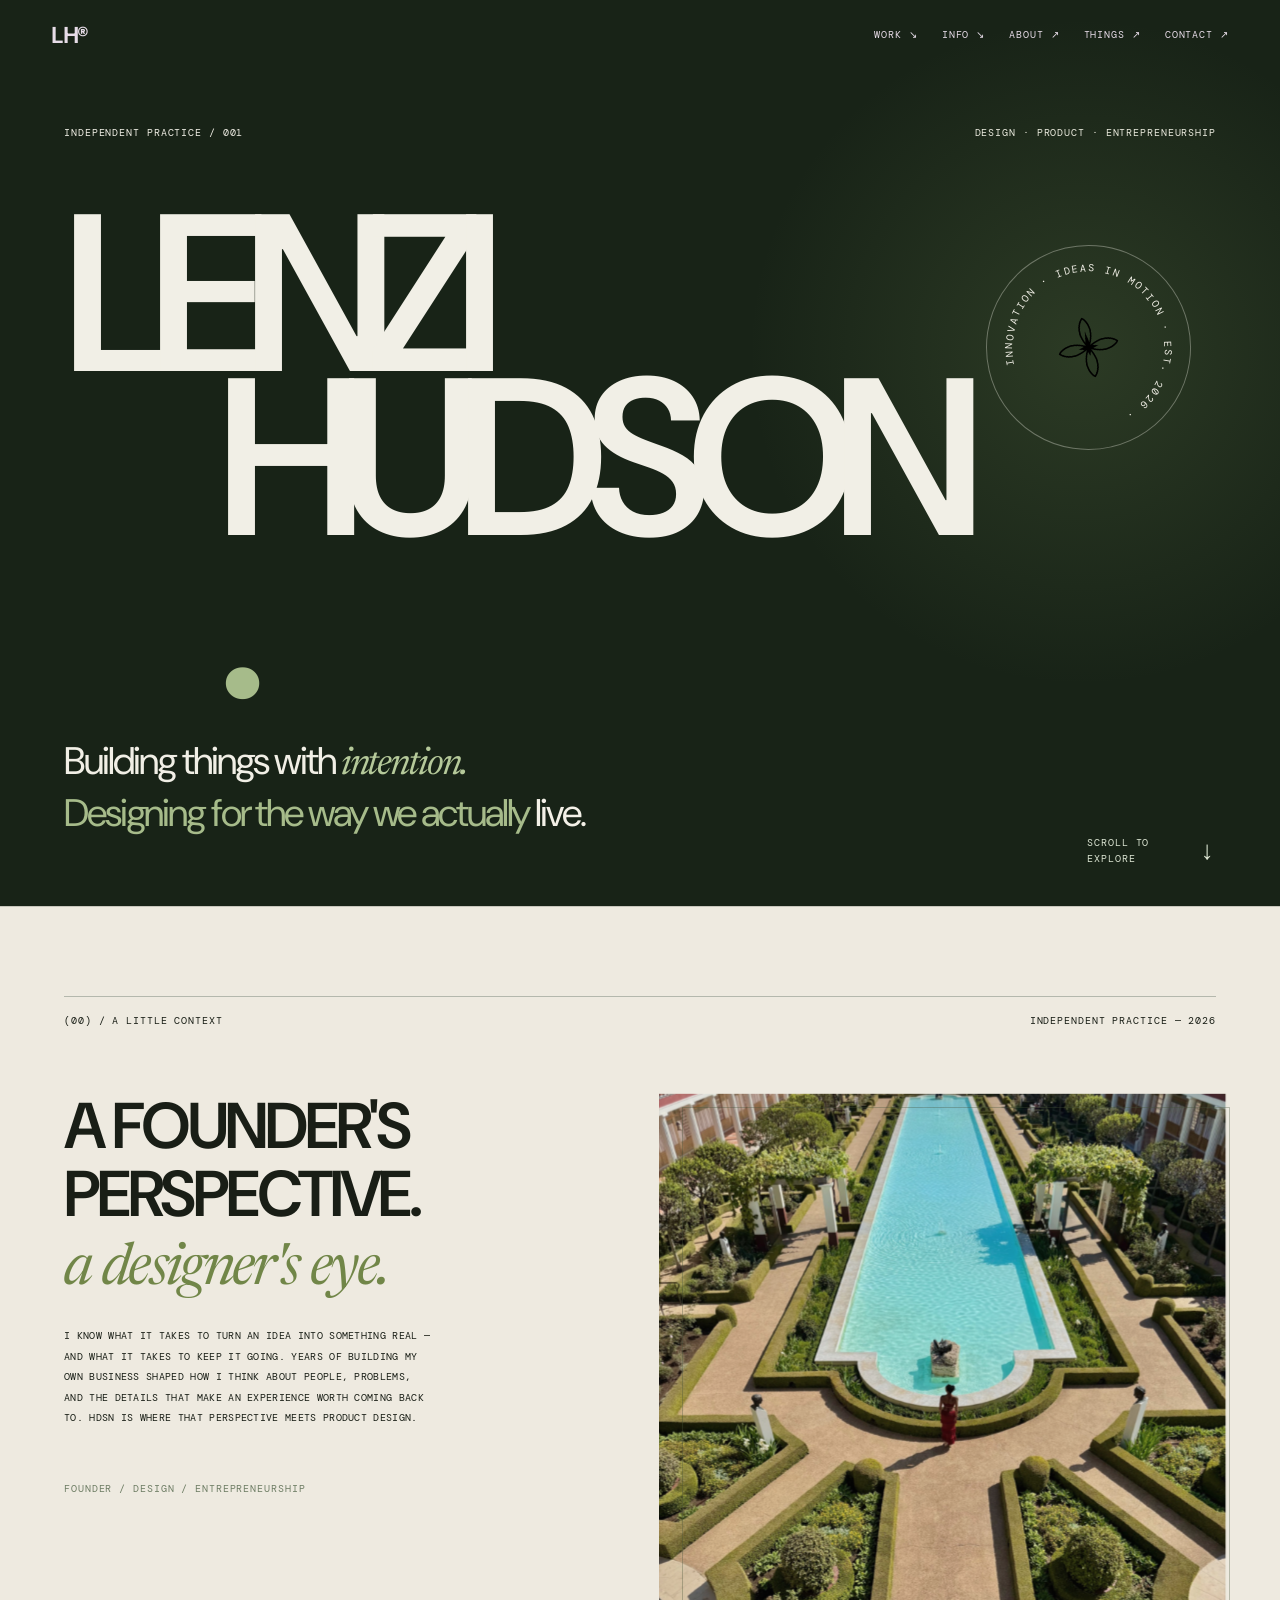
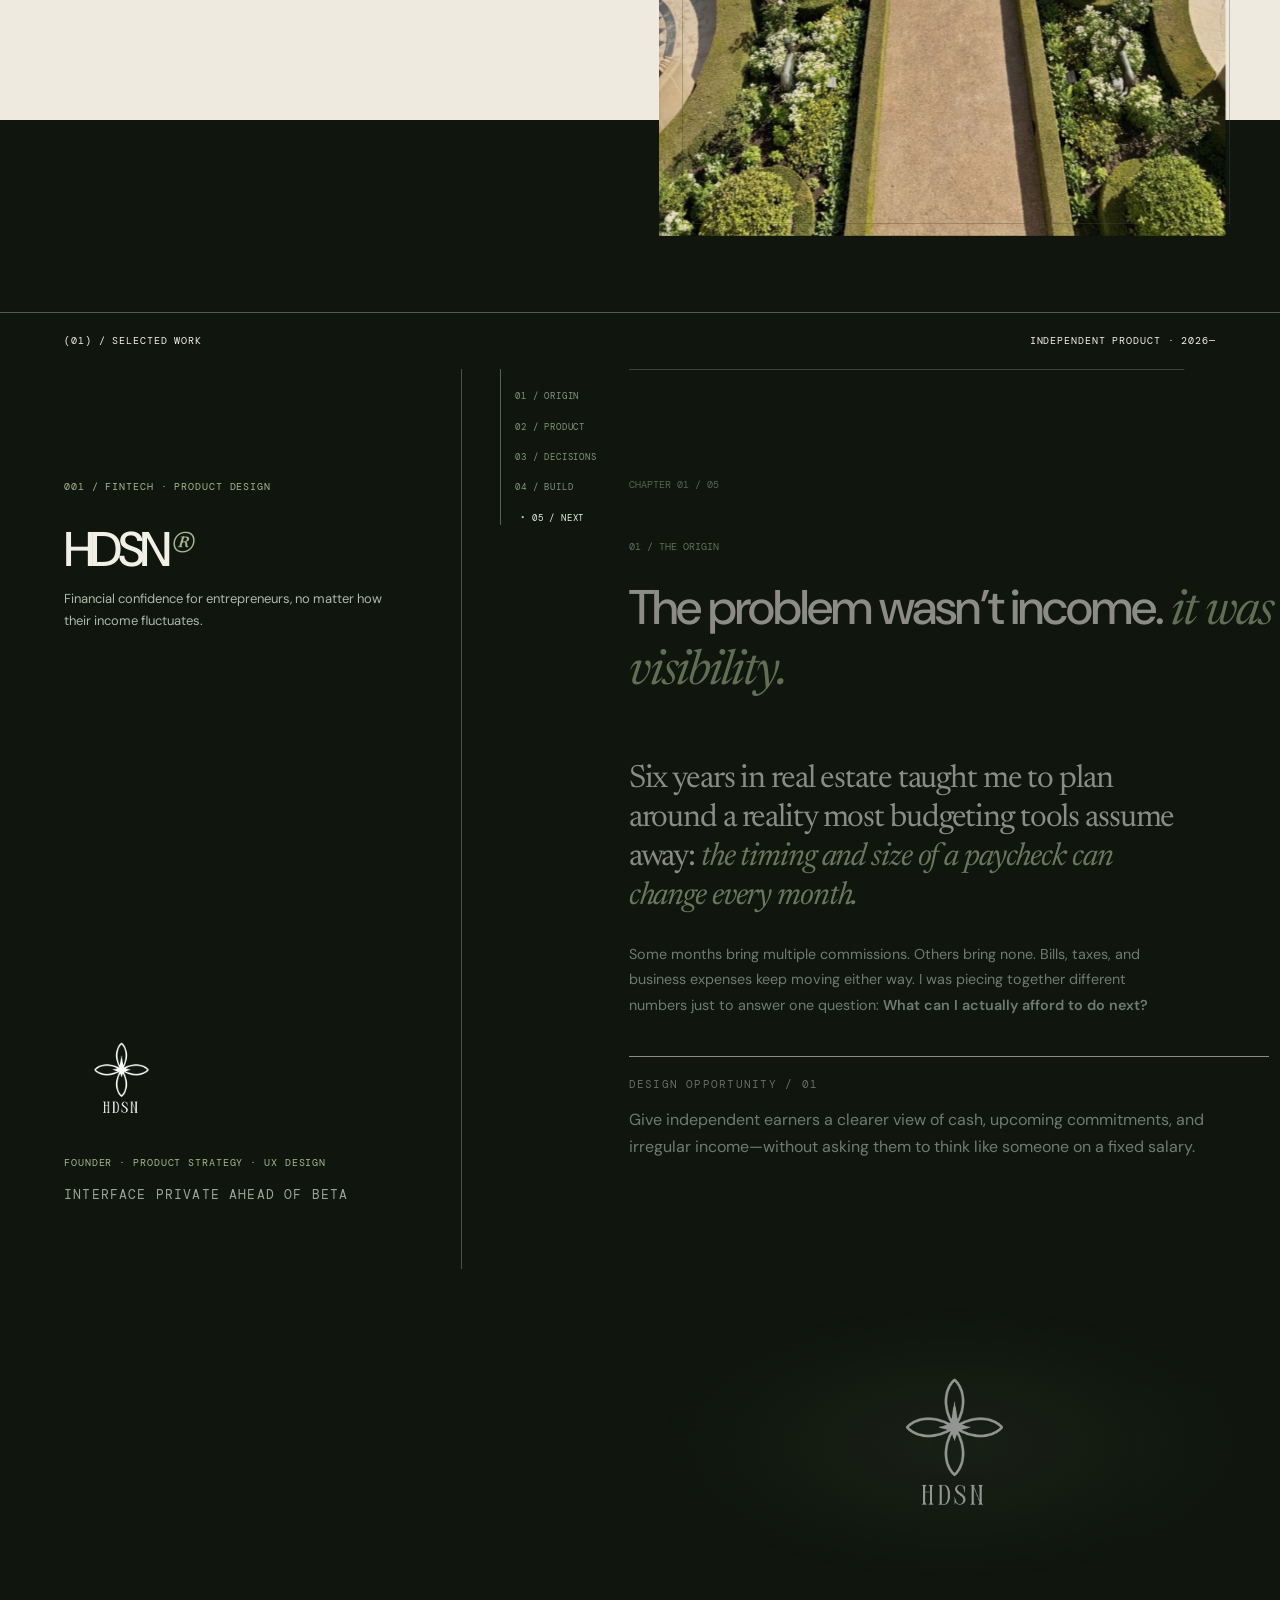
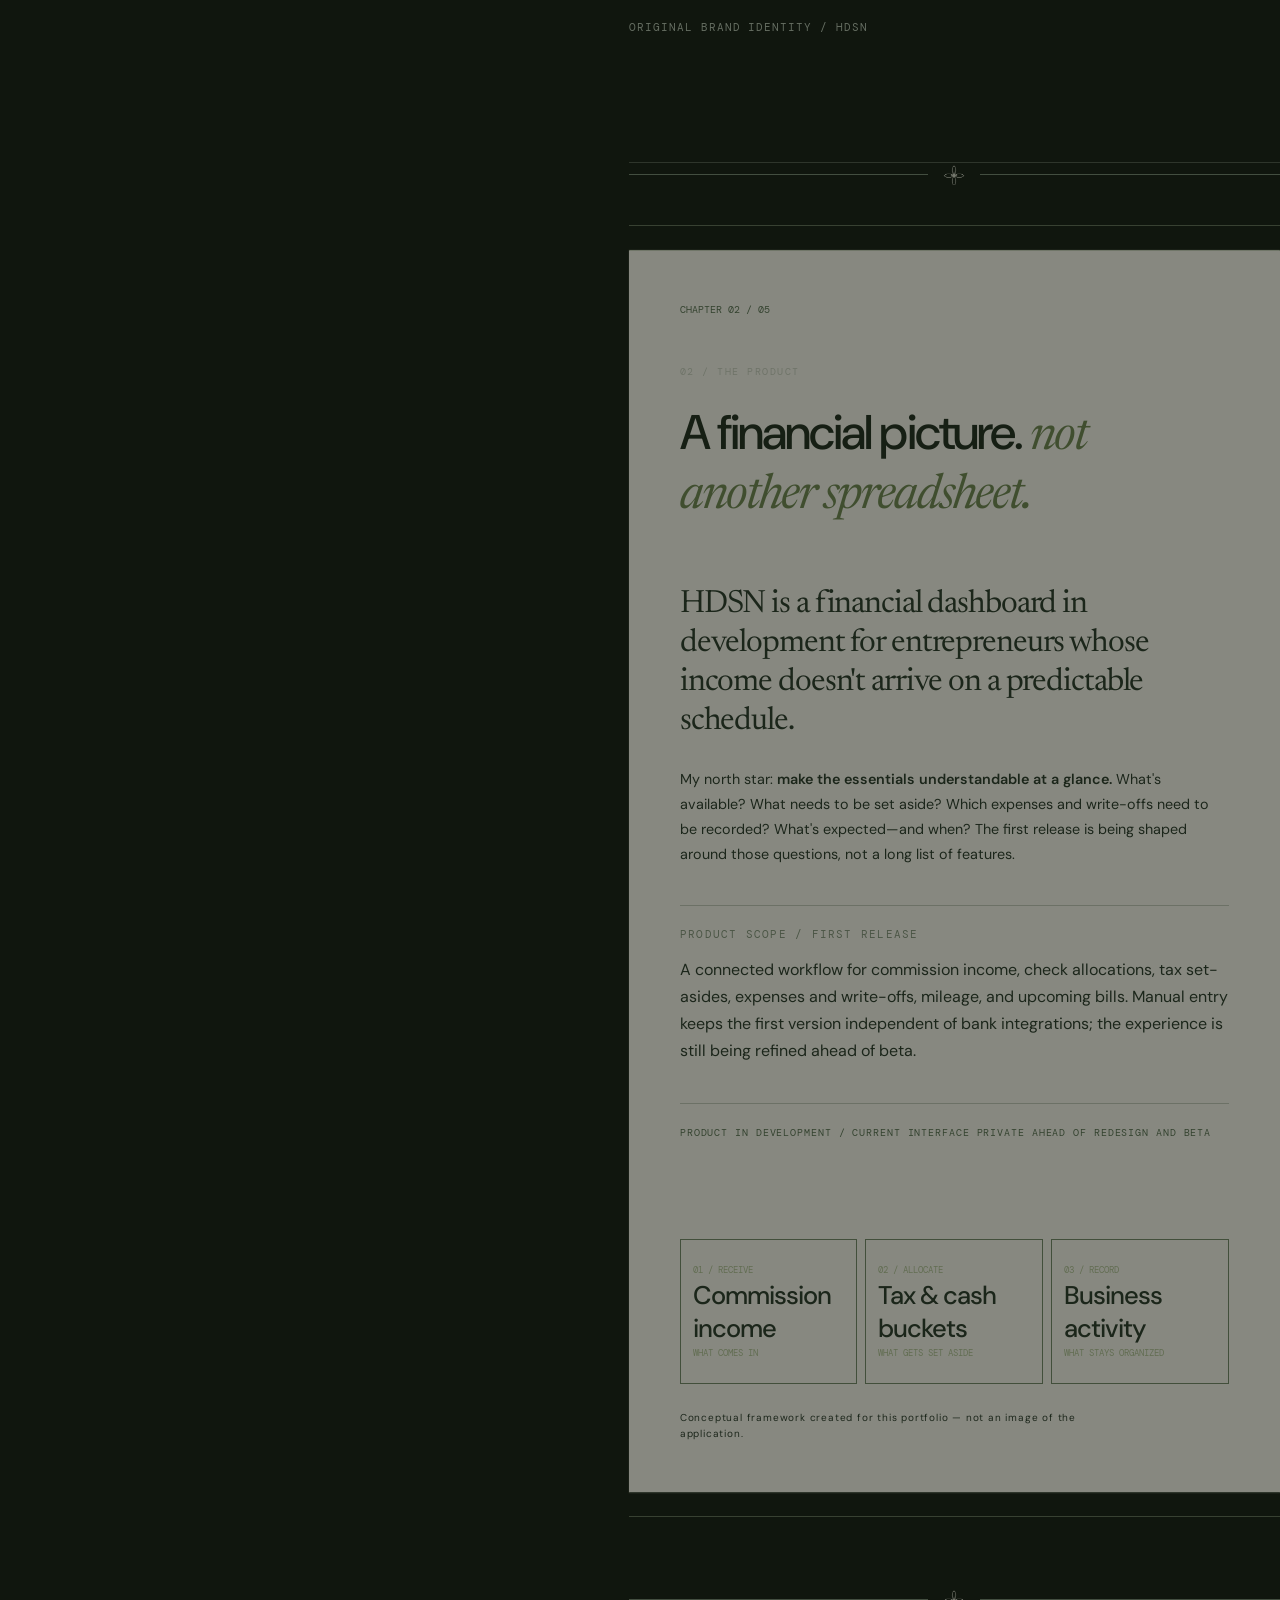
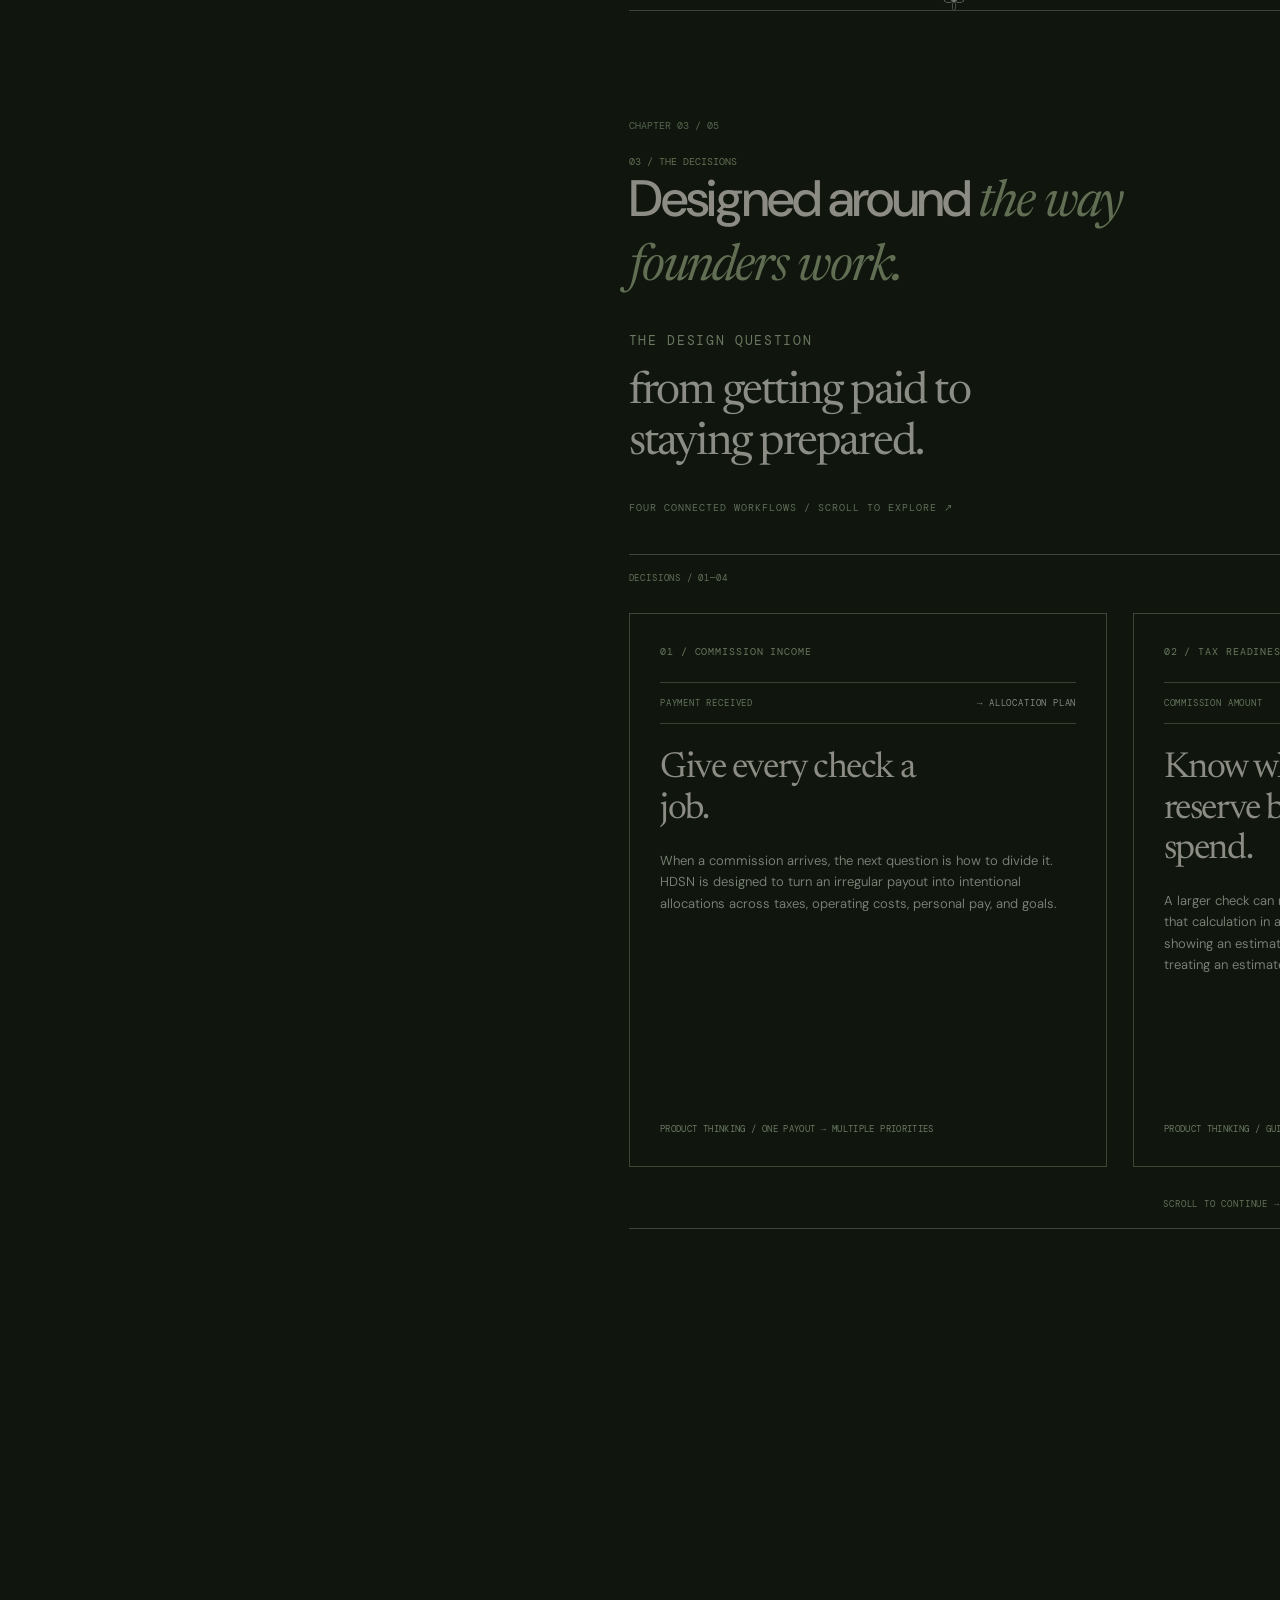
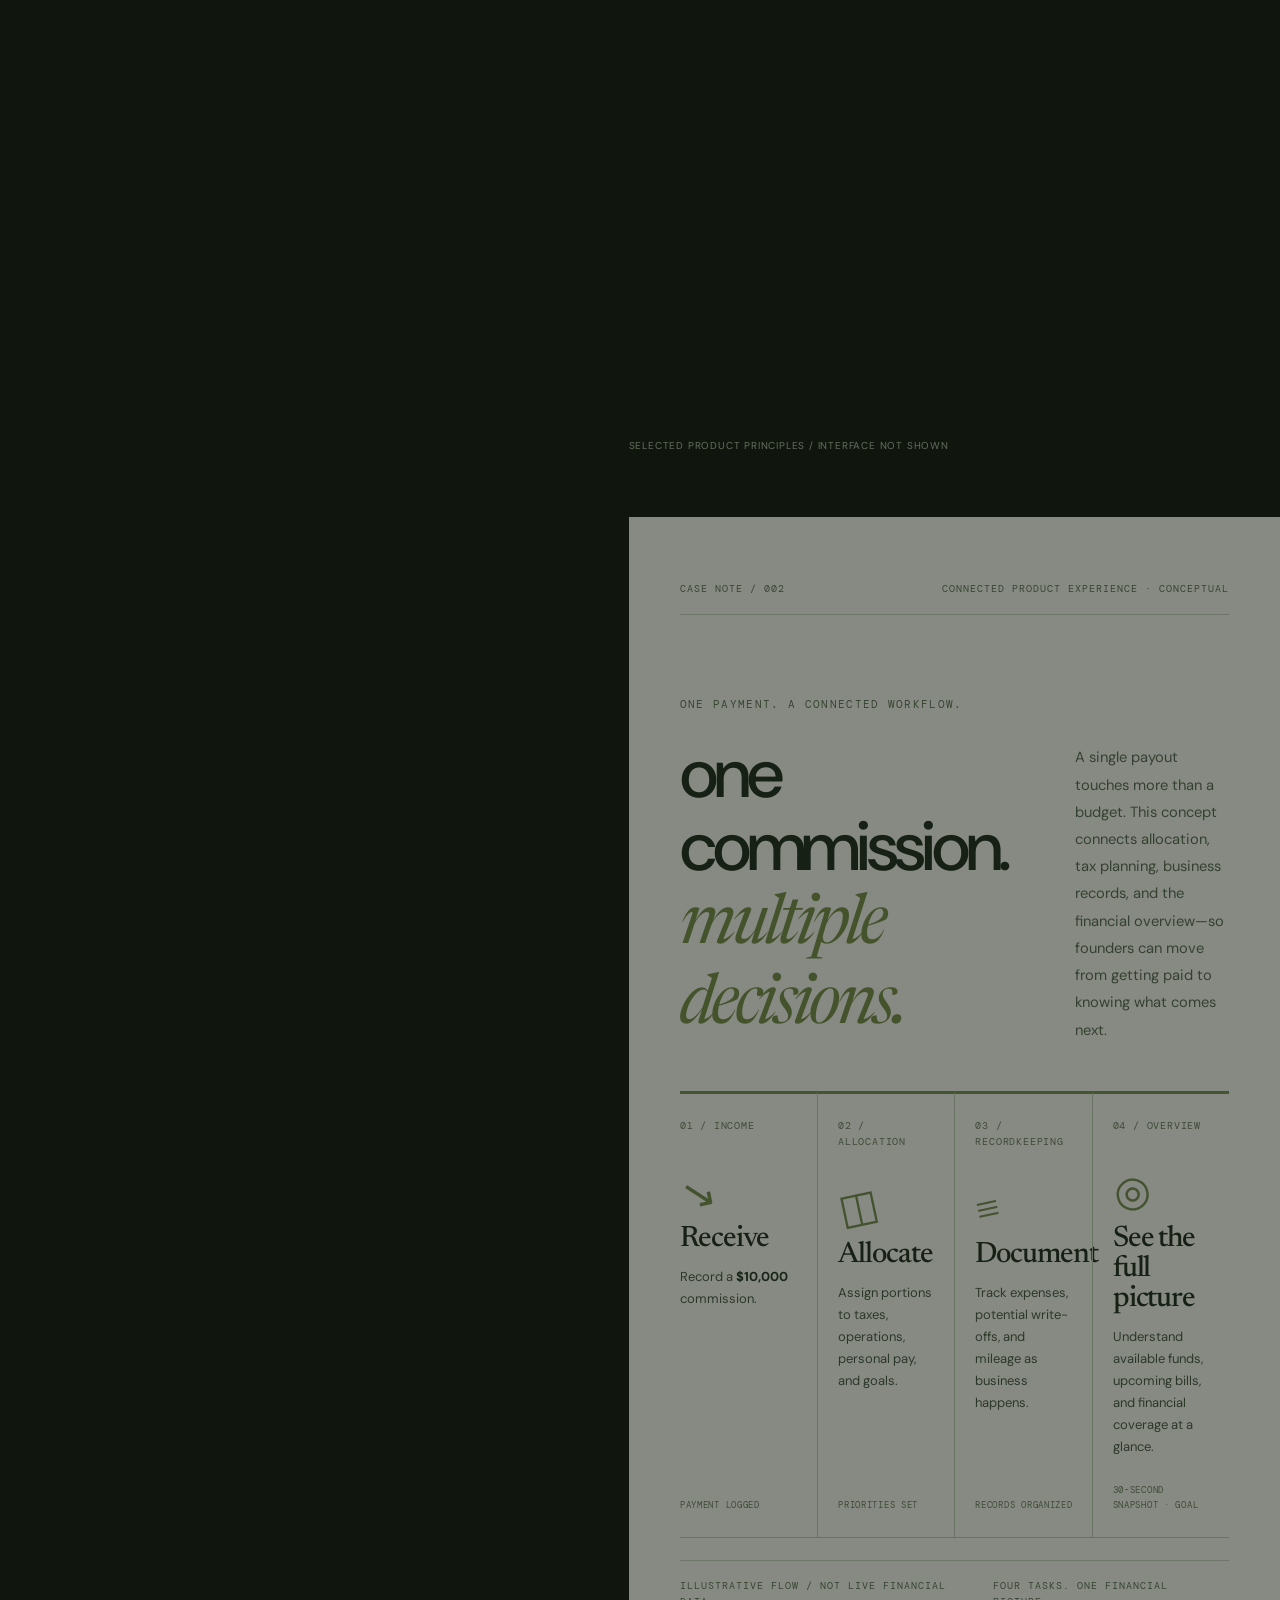
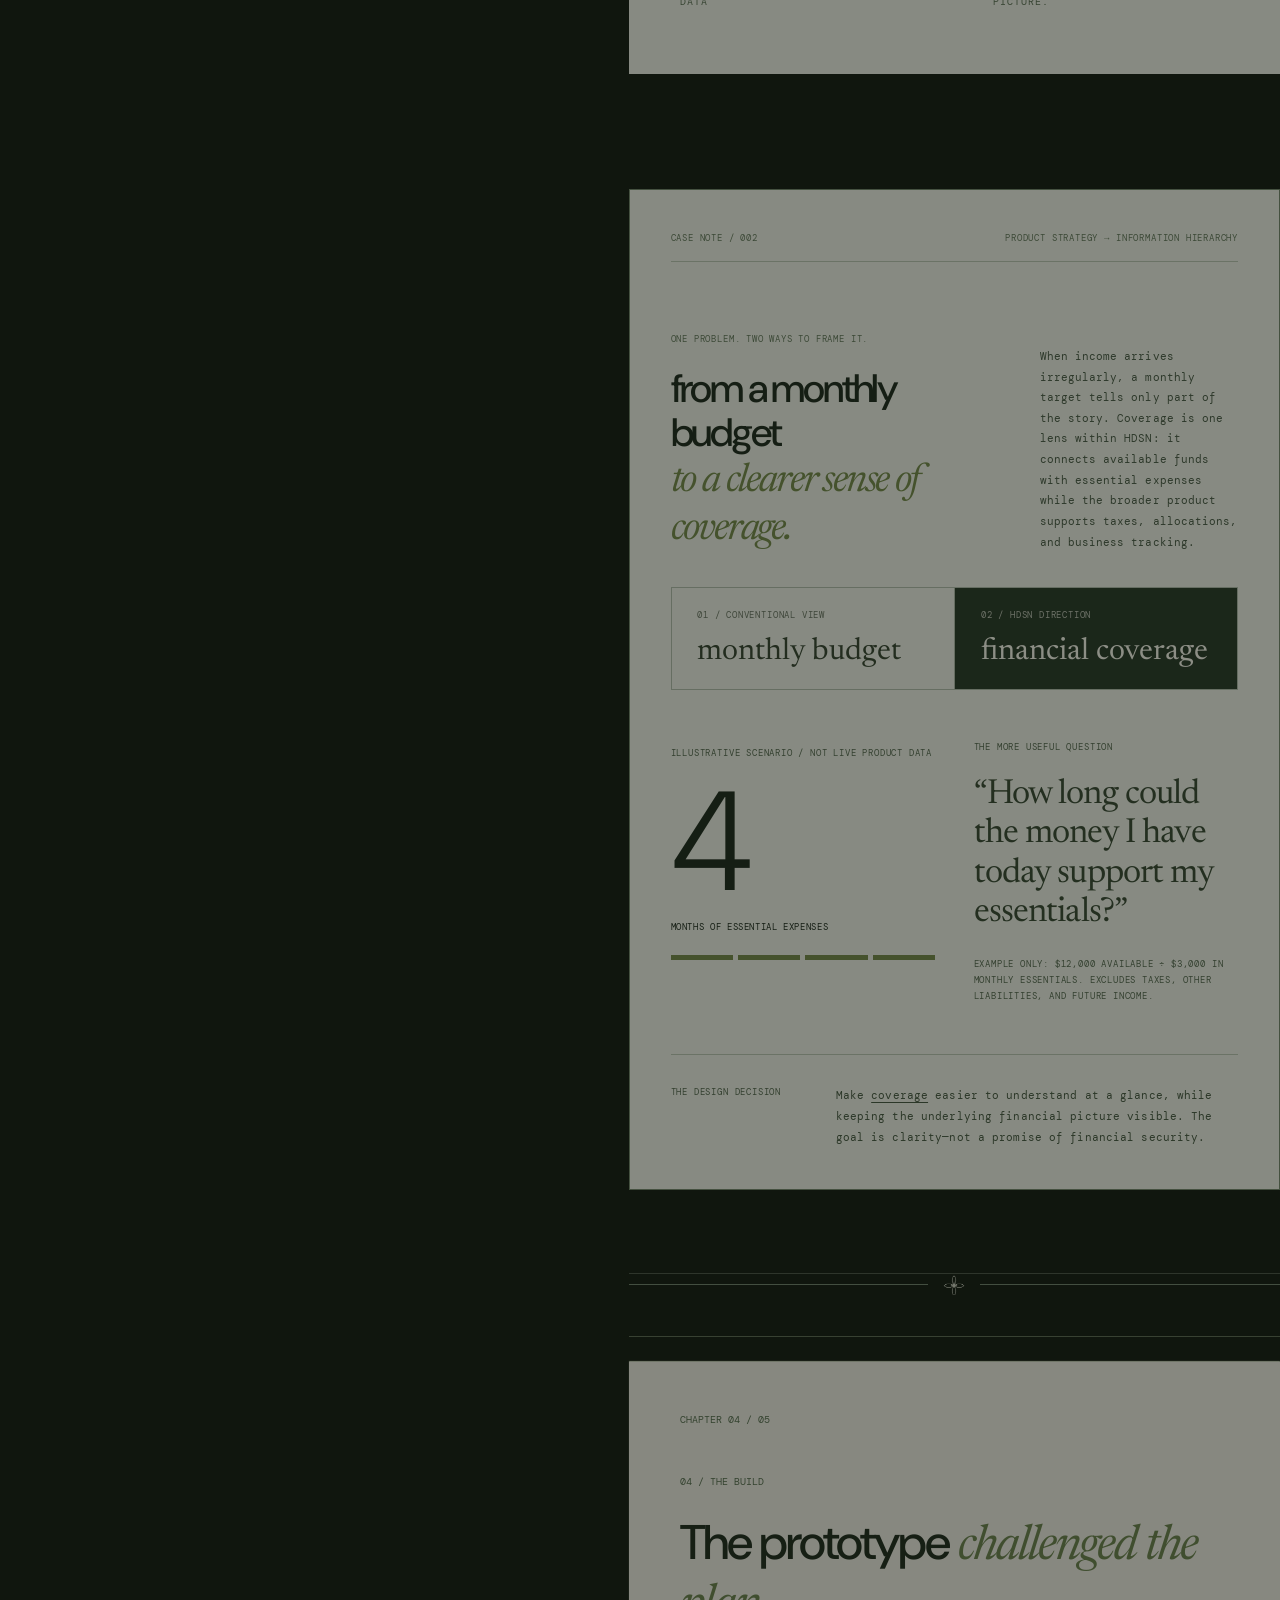
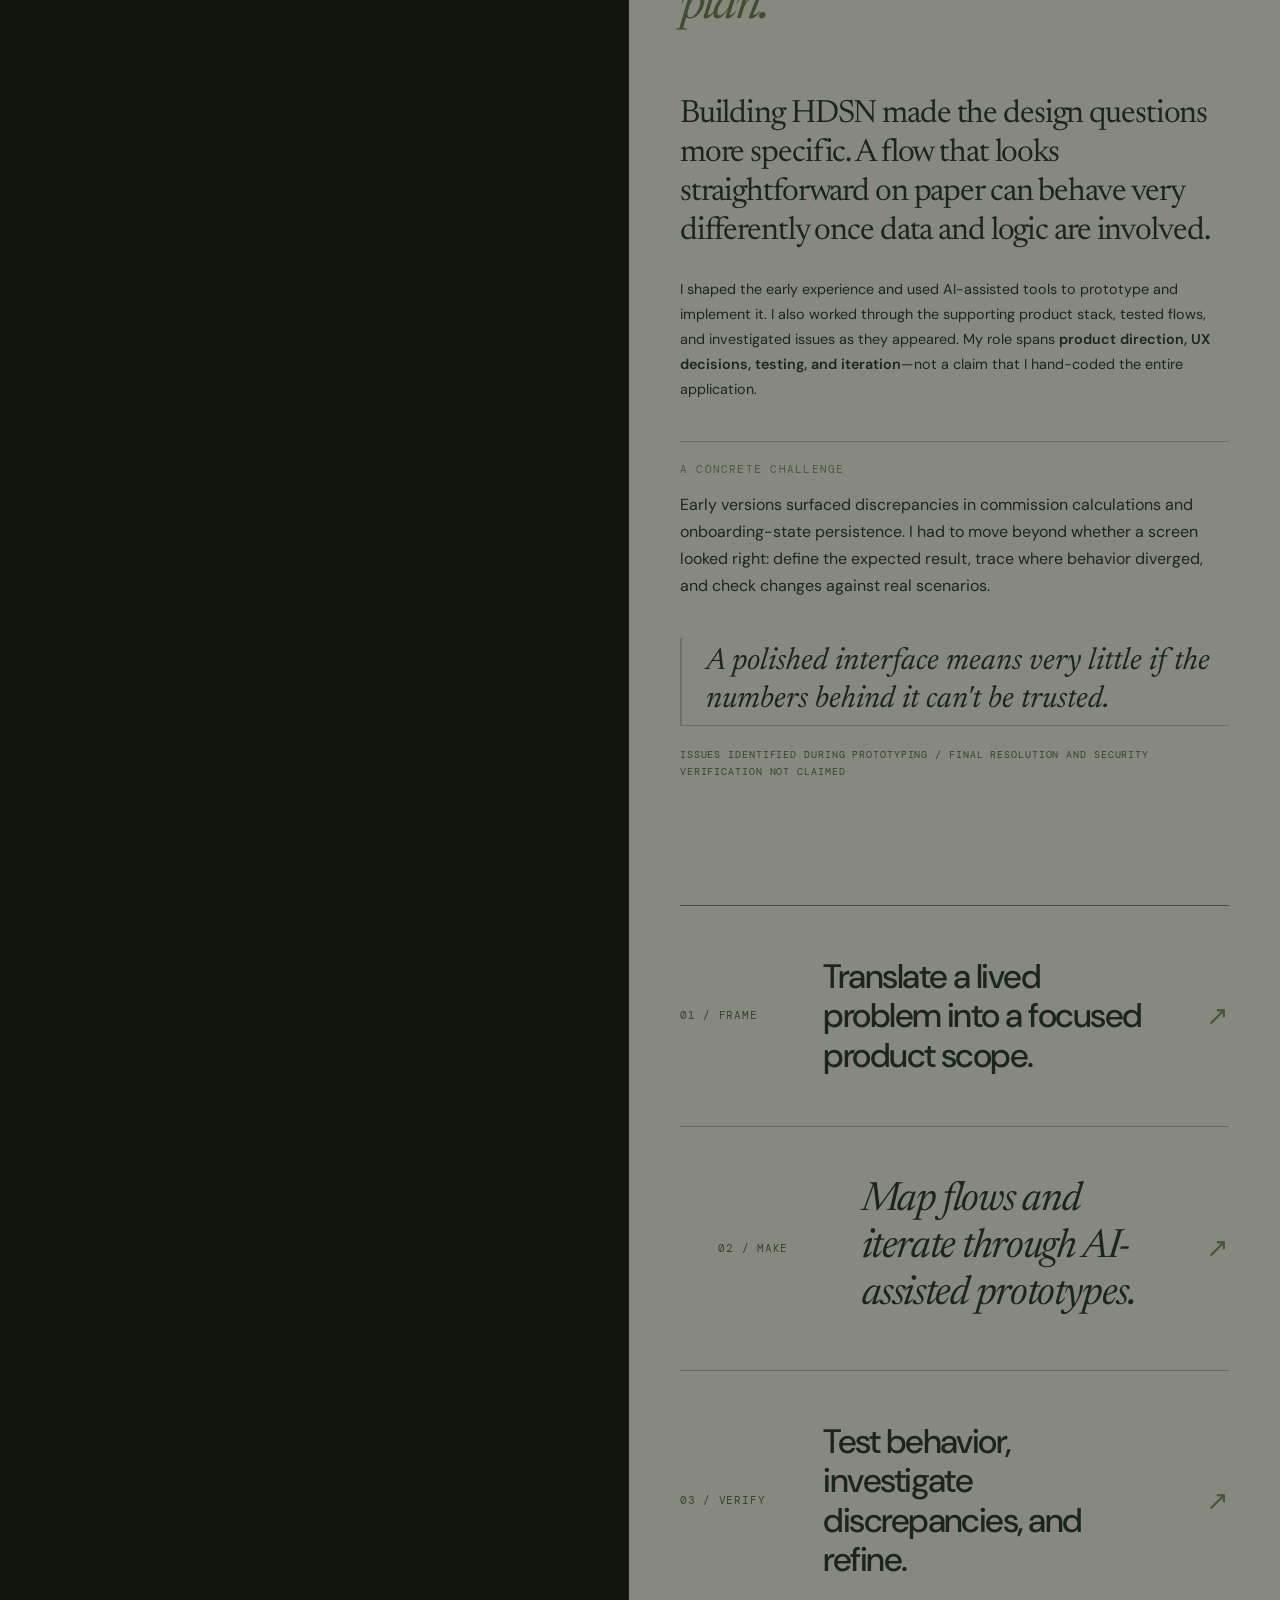
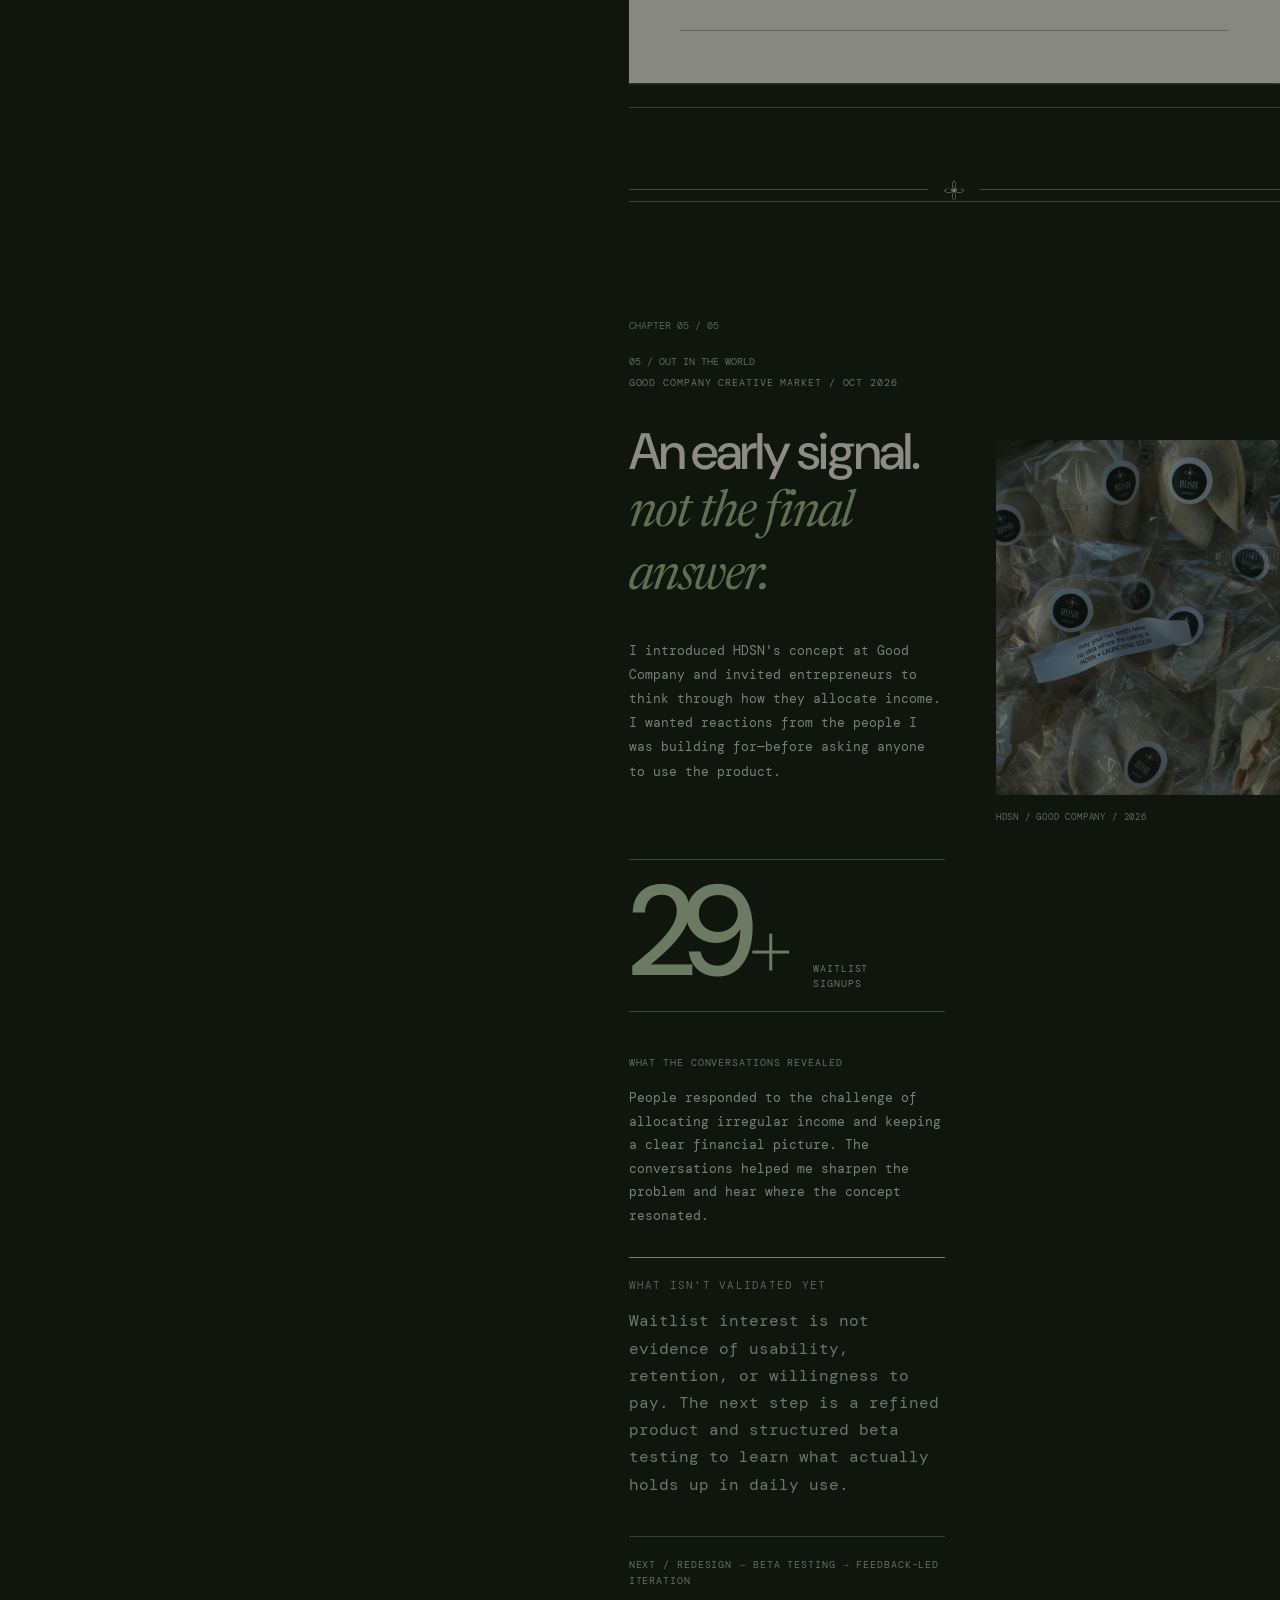
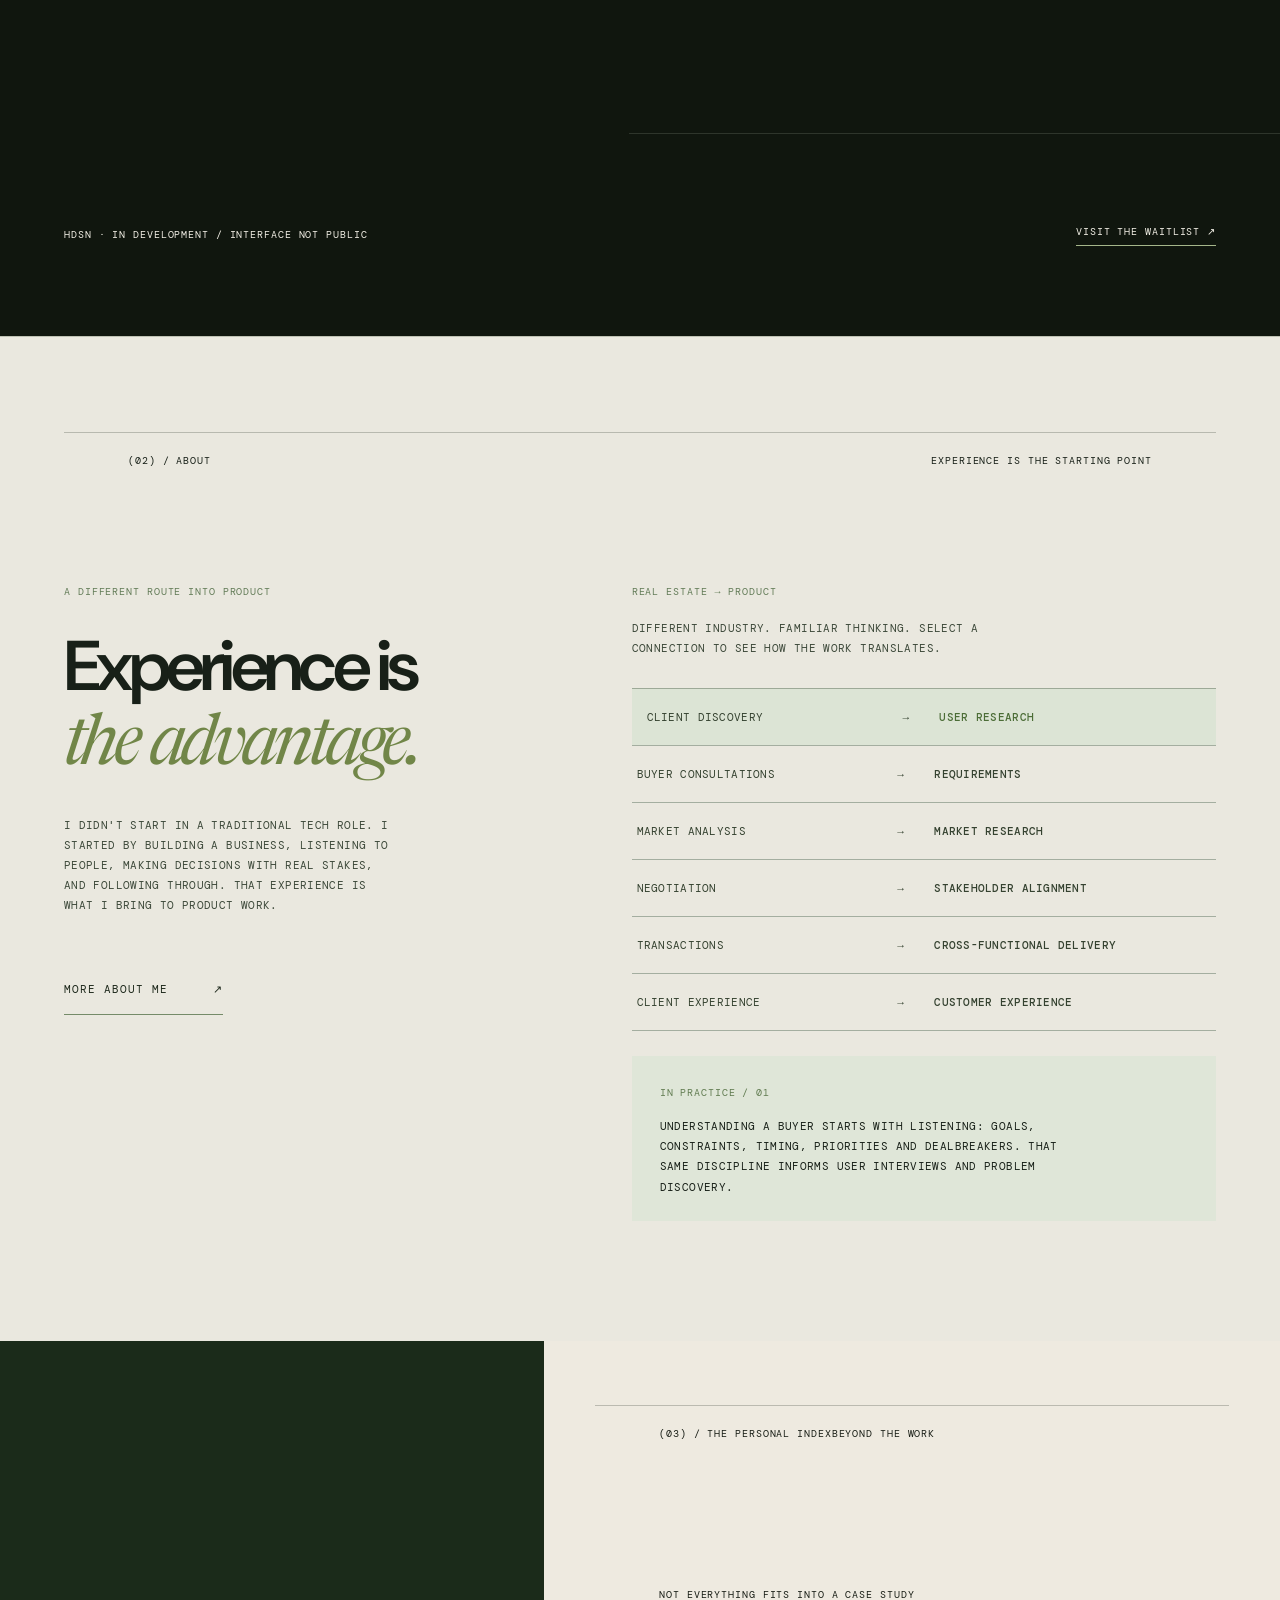
==== commit 86851f96: "Fix rotating logo alignment" ====
--- a/index.html
+++ b/index.html
@@ -548,6 +548,10 @@
 /* Local product PNGs; restrained editorial styling */
 .index-card-visual,.index-card:nth-child(3n+2) .index-card-visual,.index-card:nth-child(3n+3) .index-card-visual{background:#f0eee6!important;border:1px solid #dadbd1!important}
 .index-card-visual img{width:100%;height:100%;object-fit:contain;padding:18px;mix-blend-mode:normal}
+</style><style id="roundel-centering-fix">/* Center the rotating SVG's actual viewport rather than its default intrinsic 300x150 box. */
+.hero .roundel{display:grid;place-items:center}
+.hero .roundel .orbit{position:absolute;inset:0;width:100%;height:100%;display:block;transform-origin:50% 50%;overflow:visible}
+.hero .roundel > img{position:relative;z-index:1;display:block;margin:auto}
 </style><style id="mobile-logo-touch-style">@media (pointer:coarse){.mobile-logo-touch{position:fixed;left:0;top:0;width:28px;height:28px;z-index:99998;pointer-events:none;opacity:0;transform:translate(-50%,-50%) scale(.65);transition:opacity .16s ease,transform .35s ease;mix-blend-mode:difference}.mobile-logo-touch.is-visible{opacity:.9;transform:translate(-50%,-50%) scale(1)}.mobile-logo-touch img{display:block;width:100%;height:100%;object-fit:contain;filter:grayscale(1) brightness(0) invert(1)}}@media(prefers-reduced-motion:reduce){.mobile-logo-touch{transition:none!important}}</style></head><body><div class="progress" id="progress"></div><div aria-hidden="true" class="cursor" id="cursor"><img alt="" src="assets/hdsn-mark.png"/></div><header class="top"><a aria-label="Lenzi Hudson home" class="brand" href="#top">LH®</a><nav aria-label="Main navigation" class="mono"><a href="#work">Work ↘</a><a href="#about">Info ↘</a><a href="about.html">About ↗</a><a href="things.html">Things ↗</a><a class="contact-trigger" href="mailto:hdsnfounder@gmail.com" aria-haspopup="dialog">Contact ↗</a></nav></header><main><section class="hero" id="top"><div class="eyebrow mono"><span>INDEPENDENT PRACTICE / 001</span><span>DESIGN · PRODUCT · ENTREPRENEURSHIP</span></div><div aria-hidden="true" class="roundel"><svg class="orbit" viewbox="0 0 200 200"><defs><path d="M100,100 m-75,0 a75,75 0 1,1 150,0 a75,75 0 1,1 -150,0" id="circle"></path></defs><text><textpath href="#circle">INNOVATION · IDEAS IN MOTION · EST. 2026 · </textpath></text></svg><img alt="" src="assets/hdsn-mark.png"/></div><h1 class="hero-title"><span>LENZI</span><span>HUDSON<span style="color:var(--green)">.</span></span></h1><div class="hero-under"><p class="statement"><span class="hero-first">Building things with <em>intention.</em></span><span class="hero-second"><span class="hero-green">Designing for the way we actually</span> <span class="hero-white">live.</span></span></p><a class="scroll mono" href="#work">Scroll to explore</a></div></section><section class="intro"><div class="intro-top mono motion-enter"><span>(00) / A LITTLE CONTEXT</span><span>INDEPENDENT PRACTICE — 2026</span></div>
 <div class="intro-editorial">
 <div class="intro-copy">
